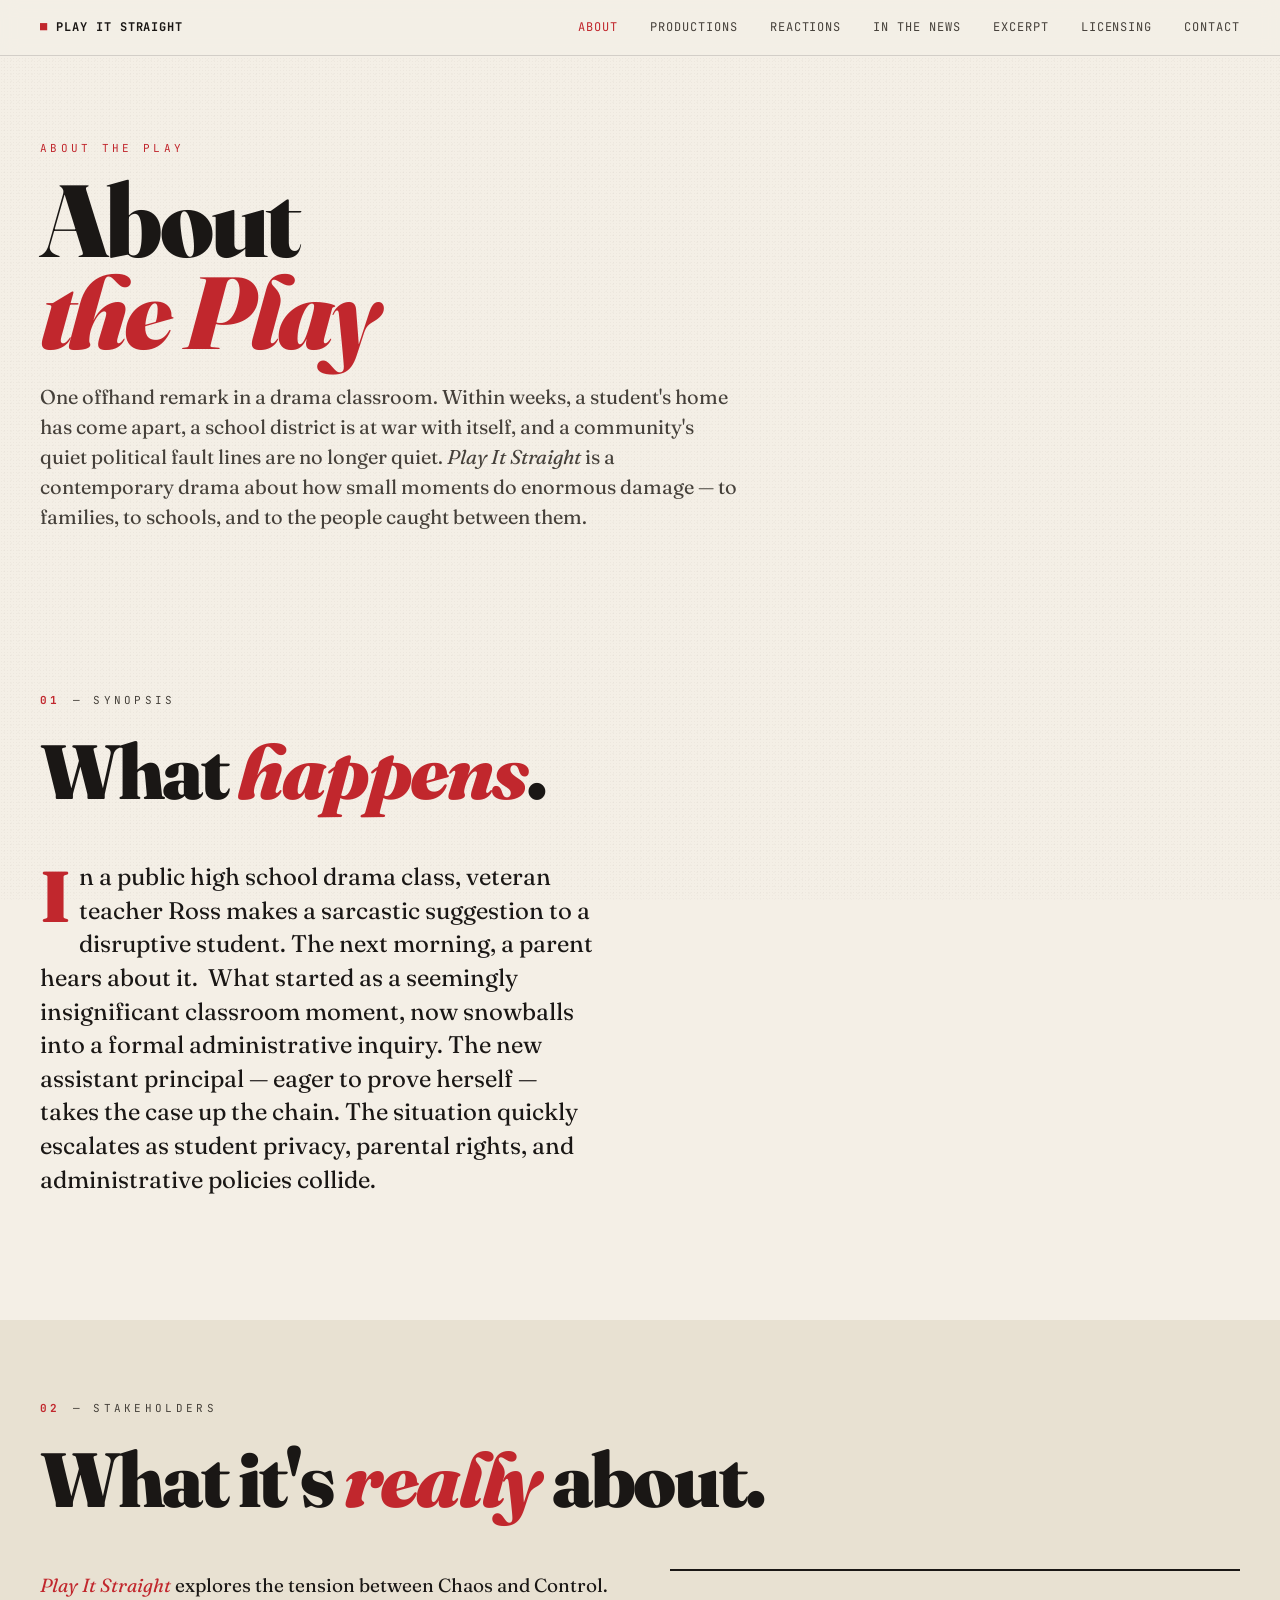
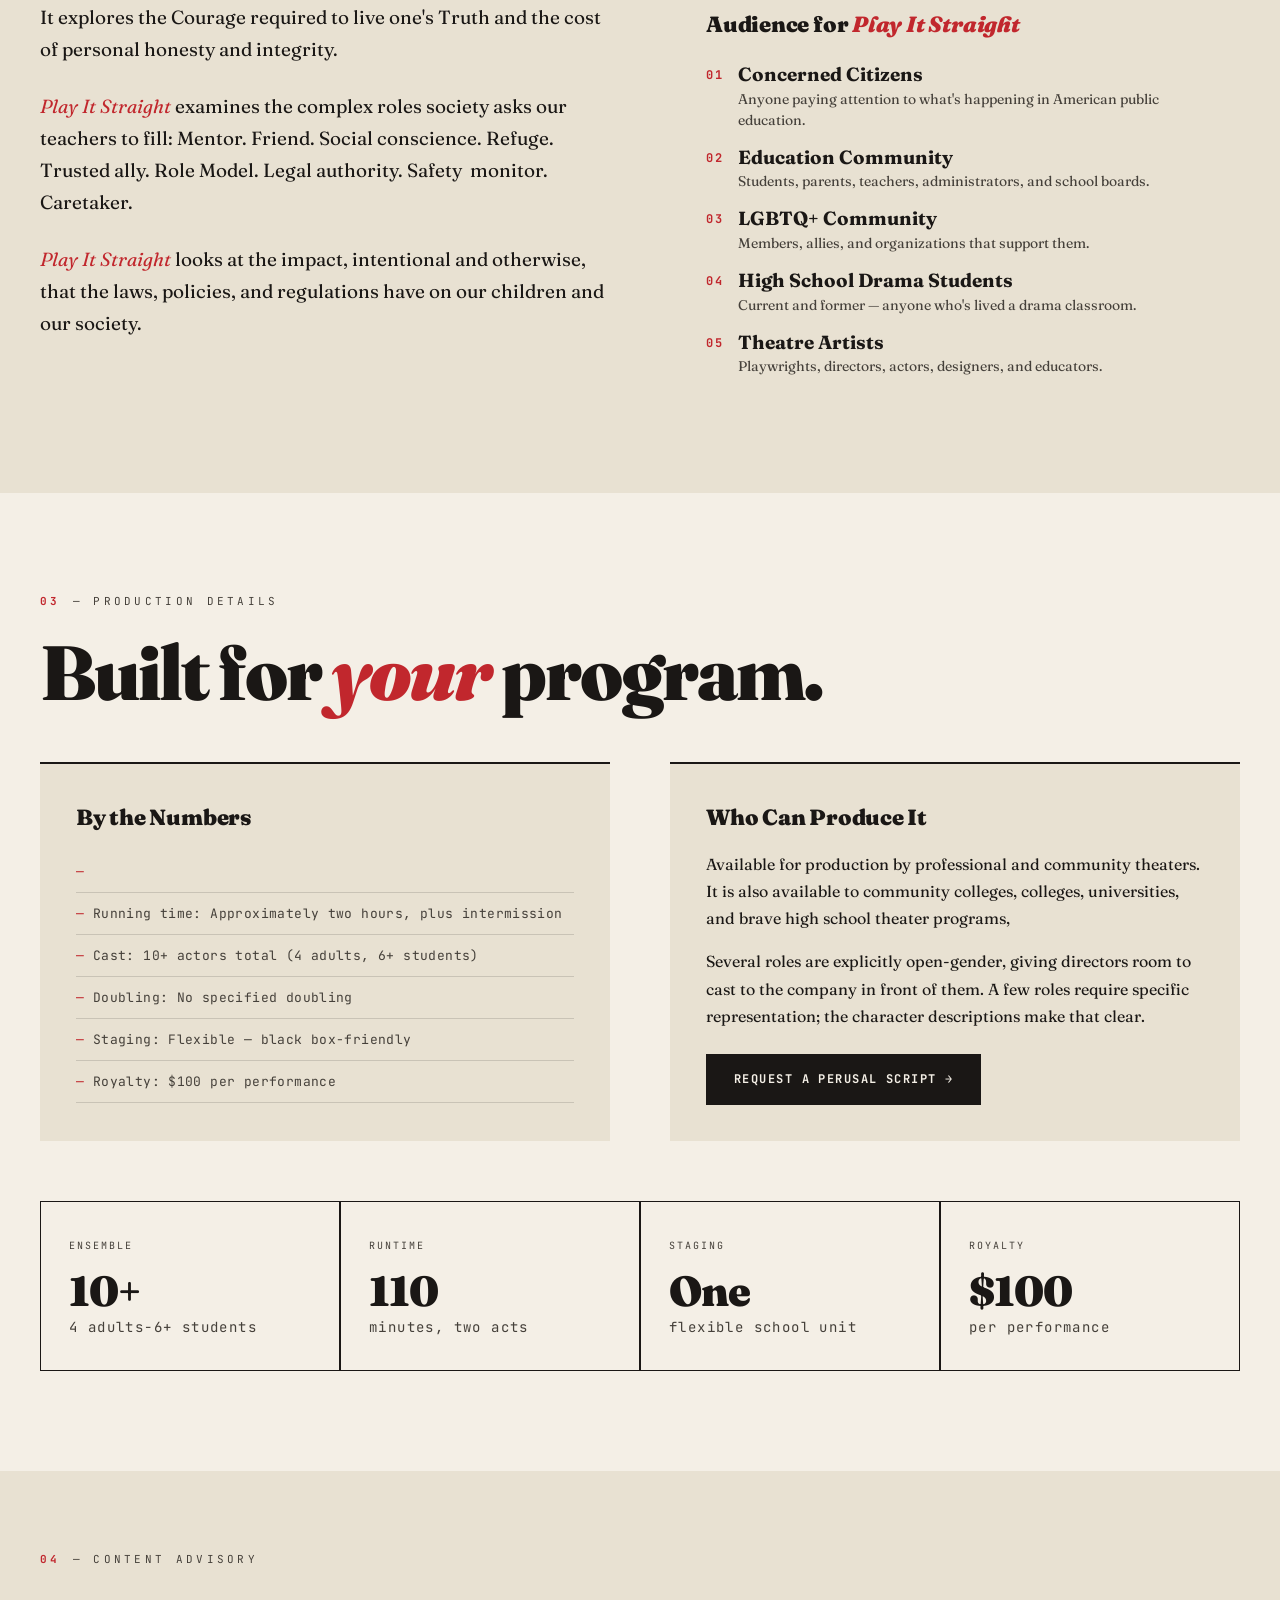
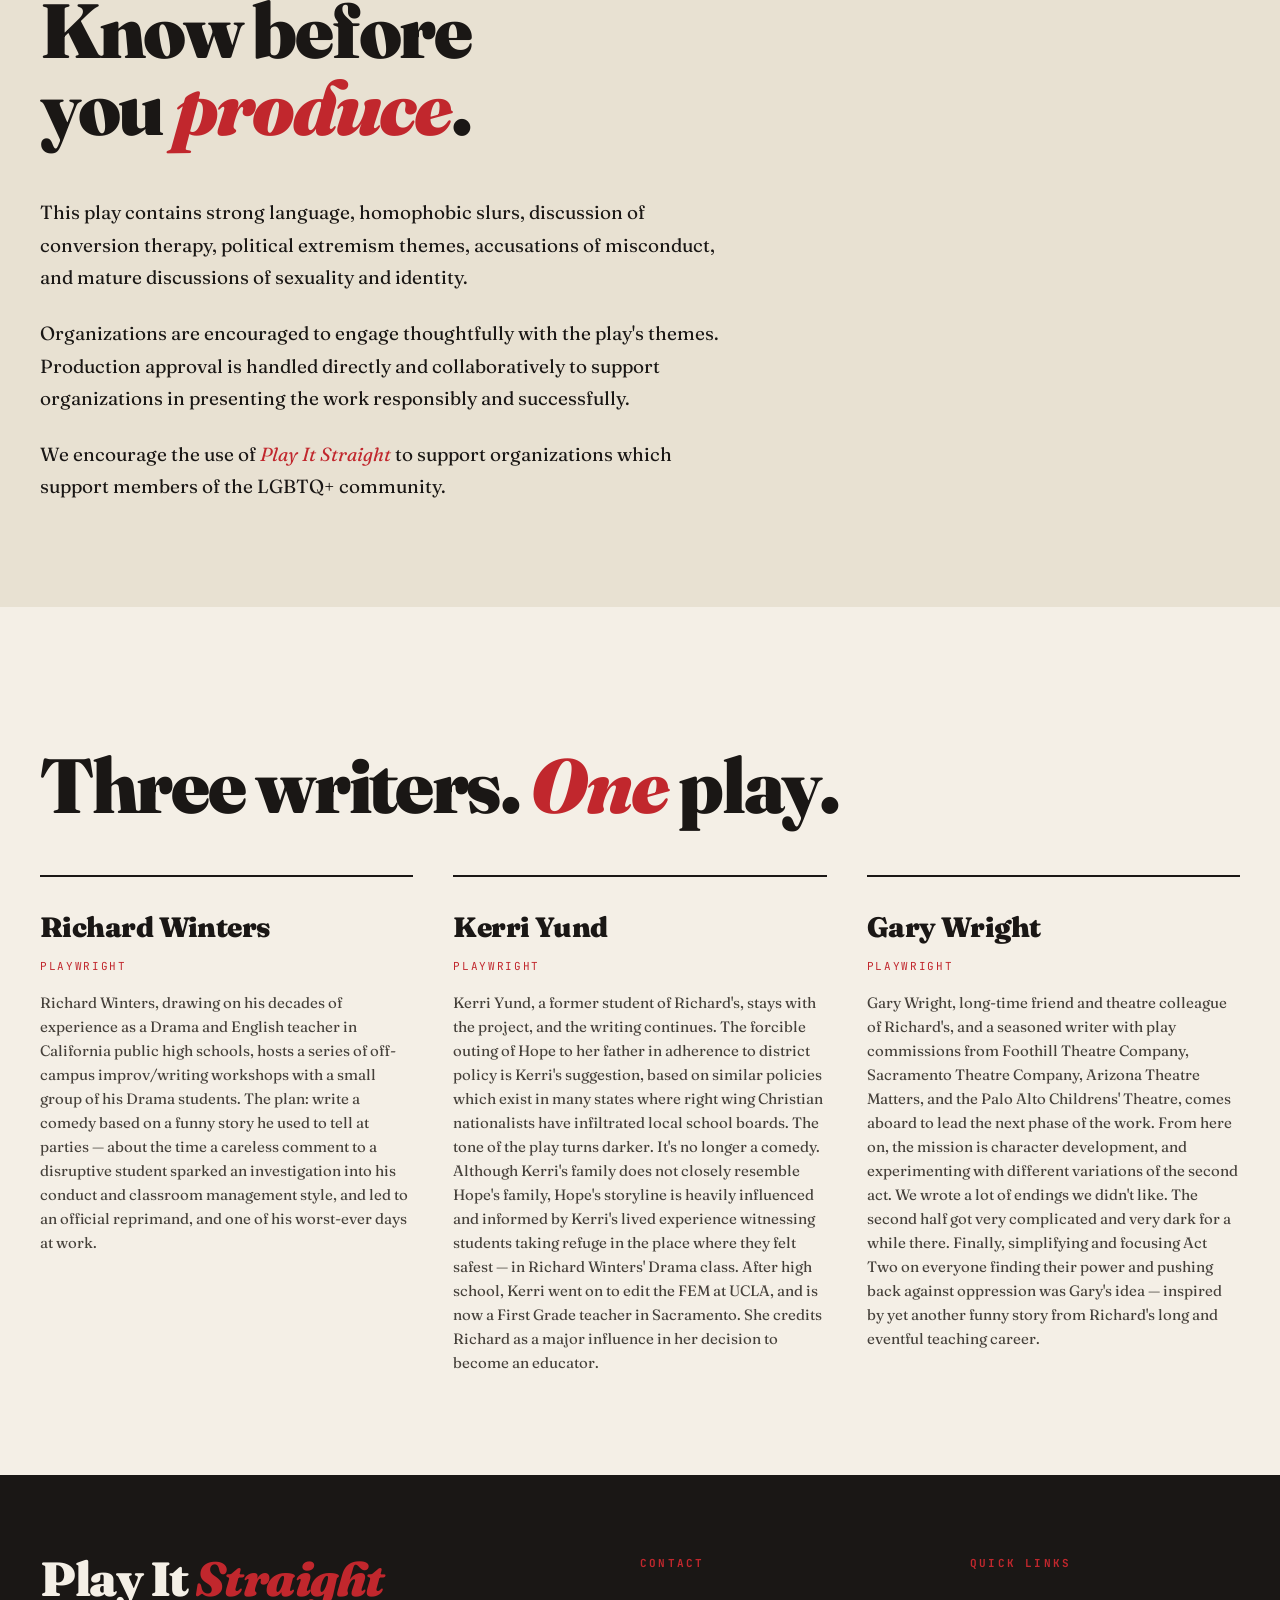
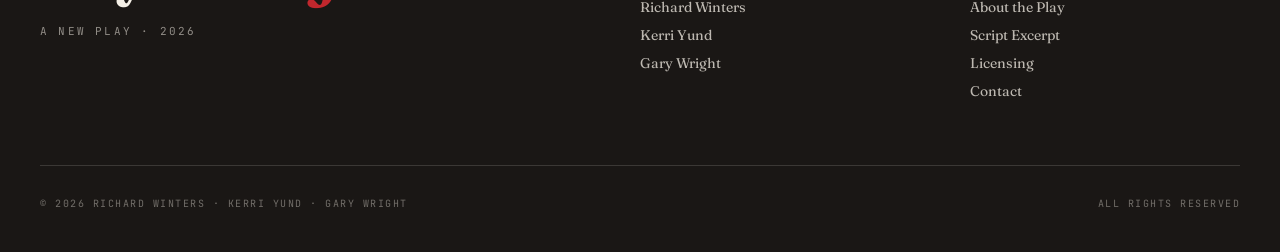
==== about.html @ 51607400 "Audience list: restyled as numbered cards, reordered" ====
<!DOCTYPE html>
<html lang="en"><head>
  <meta charset="utf-8">
  <meta name="viewport" content="width=device-width, initial-scale=1">
  <title>About the Play | Play It Straight</title>
  <meta name="description" content="Formal synopsis, themes, content advisory, and production details for Play It Straight.">
  <link rel="preconnect" href="https://fonts.googleapis.com">
  <link rel="preconnect" href="https://fonts.gstatic.com" crossorigin="">
  <link href="https://fonts.googleapis.com/css2?family=Fraunces:ital,opsz,wght@0,9..144,400;0,9..144,700;0,9..144,900;1,9..144,400&amp;family=JetBrains+Mono:wght@400;700&amp;display=swap" rel="stylesheet">
  <link rel="stylesheet" href="css/styles.css">
  <link rel="icon" type="image/svg+xml" href="data:image/svg+xml,%3Csvg xmlns=%22http://www.w3.org/2000/svg%22 viewBox=%220 0 64 64%22%3E%3Crect width=%2264%22 height=%2264%22 fill=%22%23c1272d%22 rx=%228%22/%3E%3Ctext x=%2232%22 y=%2245%22 font-family=%22Georgia,serif%22 font-size=%2238%22 font-weight=%22900%22 fill=%22%23f4efe6%22 text-anchor=%22middle%22%3EP%3C/text%3E%3C/svg%3E">
  <link rel="canonical" href="https://play-it-straight.com/about">
  <meta property="og:type" content="website">
  <meta property="og:url" content="https://play-it-straight.com/about">
  <meta property="og:title" content="About the Play | Play It Straight">
  <meta property="og:description" content="Synopsis, themes, content advisory, and production details for Play It Straight — a contemporary drama by Richard Winters, Kerri Yund, and Gary Wright.">
  <meta property="og:image" content="https://play-it-straight.com/images/ross-opening.jpg">
  <meta property="og:image:width" content="1200">
  <meta property="og:image:height" content="800">
  <meta property="og:site_name" content="Play It Straight">
  <meta name="twitter:card" content="summary_large_image">
  <meta name="twitter:title" content="About the Play | Play It Straight">
  <meta name="twitter:description" content="Synopsis, themes, content advisory, and production details for Play It Straight — a contemporary drama by Richard Winters, Kerri Yund, and Gary Wright.">
  <meta name="twitter:image" content="https://play-it-straight.com/images/ross-opening.jpg">
<style>
    #edit-toolbar {
      position: fixed; bottom: 20px; right: 20px; z-index: 99999;
      display: flex; gap: 8px; align-items: center;
      font-family: -apple-system, system-ui, sans-serif; font-size: 13px;
    }
    #edit-toolbar button {
      background: #1a1715; color: #f4efe6; border: 1px solid #1a1715;
      padding: 10px 14px; border-radius: 6px; cursor: pointer;
      font: inherit; letter-spacing: 0.02em;
      box-shadow: 0 4px 12px rgba(0,0,0,0.25);
    }
    #edit-toolbar button.primary { background: #c1272d; border-color: #c1272d; }
    #edit-toolbar button:hover { opacity: 0.88; }
    #edit-toolbar .status { color: #1a1715; background: rgba(244,239,230,0.95);
      padding: 6px 10px; border-radius: 4px; }
    body.editing [contenteditable="true"] {
      outline: 1px dashed rgba(193,39,45,0.45);
      outline-offset: 2px;
    }
    body.editing [contenteditable="true"]:hover {
      outline: 1px solid rgba(193,39,45,0.85);
    }
    body.editing [contenteditable="true"]:focus {
      outline: 2px solid #c1272d;
      background: rgba(255,255,200,0.4);
    }
  </style><style>
    #edit-toolbar {
      position: fixed; bottom: 20px; right: 20px; z-index: 99999;
      display: flex; gap: 8px; align-items: center;
      font-family: -apple-system, system-ui, sans-serif; font-size: 13px;
    }
    #edit-toolbar button {
      background: #1a1715; color: #f4efe6; border: 1px solid #1a1715;
      padding: 10px 14px; border-radius: 6px; cursor: pointer;
      font: inherit; letter-spacing: 0.02em;
      box-shadow: 0 4px 12px rgba(0,0,0,0.25);
    }
    #edit-toolbar button.primary { background: #c1272d; border-color: #c1272d; }
    #edit-toolbar button:hover { opacity: 0.88; }
    #edit-toolbar .status { color: #1a1715; background: rgba(244,239,230,0.95);
      padding: 6px 10px; border-radius: 4px; }
    body.editing [contenteditable="true"] {
      outline: 1px dashed rgba(193,39,45,0.45);
      outline-offset: 2px;
    }
    body.editing [contenteditable="true"]:hover {
      outline: 1px solid rgba(193,39,45,0.85);
    }
    body.editing [contenteditable="true"]:focus {
      outline: 2px solid #c1272d;
      background: rgba(255,255,200,0.4);
    }
  </style><style>
    #edit-toolbar {
      position: fixed; bottom: 20px; right: 20px; z-index: 99999;
      display: flex; gap: 8px; align-items: center;
      font-family: -apple-system, system-ui, sans-serif; font-size: 13px;
    }
    #edit-toolbar button {
      background: #1a1715; color: #f4efe6; border: 1px solid #1a1715;
      padding: 10px 14px; border-radius: 6px; cursor: pointer;
      font: inherit; letter-spacing: 0.02em;
      box-shadow: 0 4px 12px rgba(0,0,0,0.25);
    }
    #edit-toolbar button.primary { background: #c1272d; border-color: #c1272d; }
    #edit-toolbar button:hover { opacity: 0.88; }
    #edit-toolbar .status { color: #1a1715; background: rgba(244,239,230,0.95);
      padding: 6px 10px; border-radius: 4px; }
    body.editing [contenteditable="true"] {
      outline: 1px dashed rgba(193,39,45,0.45);
      outline-offset: 2px;
    }
    body.editing [contenteditable="true"]:hover {
      outline: 1px solid rgba(193,39,45,0.85);
    }
    body.editing [contenteditable="true"]:focus {
      outline: 2px solid #c1272d;
      background: rgba(255,255,200,0.4);
    }
  </style><style>
    #edit-toolbar {
      position: fixed; bottom: 20px; right: 20px; z-index: 99999;
      display: flex; gap: 8px; align-items: center;
      font-family: -apple-system, system-ui, sans-serif; font-size: 13px;
    }
    #edit-toolbar button {
      background: #1a1715; color: #f4efe6; border: 1px solid #1a1715;
      padding: 10px 14px; border-radius: 6px; cursor: pointer;
      font: inherit; letter-spacing: 0.02em;
      box-shadow: 0 4px 12px rgba(0,0,0,0.25);
    }
    #edit-toolbar button.primary { background: #c1272d; border-color: #c1272d; }
    #edit-toolbar button:hover { opacity: 0.88; }
    #edit-toolbar .status { color: #1a1715; background: rgba(244,239,230,0.95);
      padding: 6px 10px; border-radius: 4px; }
    body.editing [contenteditable="true"] {
      outline: 1px dashed rgba(193,39,45,0.45);
      outline-offset: 2px;
    }
    body.editing [contenteditable="true"]:hover {
      outline: 1px solid rgba(193,39,45,0.85);
    }
    body.editing [contenteditable="true"]:focus {
      outline: 2px solid #c1272d;
      background: rgba(255,255,200,0.4);
    }
  </style><style>
    #edit-toolbar {
      position: fixed; bottom: 20px; right: 20px; z-index: 99999;
      display: flex; gap: 8px; align-items: center;
      font-family: -apple-system, system-ui, sans-serif; font-size: 13px;
    }
    #edit-toolbar button {
      background: #1a1715; color: #f4efe6; border: 1px solid #1a1715;
      padding: 10px 14px; border-radius: 6px; cursor: pointer;
      font: inherit; letter-spacing: 0.02em;
      box-shadow: 0 4px 12px rgba(0,0,0,0.25);
    }
    #edit-toolbar button.primary { background: #c1272d; border-color: #c1272d; }
    #edit-toolbar button:hover { opacity: 0.88; }
    #edit-toolbar .status { color: #1a1715; background: rgba(244,239,230,0.95);
      padding: 6px 10px; border-radius: 4px; }
    body.editing [contenteditable="true"] {
      outline: 1px dashed rgba(193,39,45,0.45);
      outline-offset: 2px;
    }
    body.editing [contenteditable="true"]:hover {
      outline: 1px solid rgba(193,39,45,0.85);
    }
    body.editing [contenteditable="true"]:focus {
      outline: 2px solid #c1272d;
      background: rgba(255,255,200,0.4);
    }
  </style><style>
    #edit-toolbar {
      position: fixed; bottom: 20px; right: 20px; z-index: 99999;
      display: flex; gap: 8px; align-items: center;
      font-family: -apple-system, system-ui, sans-serif; font-size: 13px;
    }
    #edit-toolbar button {
      background: #1a1715; color: #f4efe6; border: 1px solid #1a1715;
      padding: 10px 14px; border-radius: 6px; cursor: pointer;
      font: inherit; letter-spacing: 0.02em;
      box-shadow: 0 4px 12px rgba(0,0,0,0.25);
    }
    #edit-toolbar button.primary { background: #c1272d; border-color: #c1272d; }
    #edit-toolbar button:hover { opacity: 0.88; }
    #edit-toolbar .status { color: #1a1715; background: rgba(244,239,230,0.95);
      padding: 6px 10px; border-radius: 4px; }
    body.editing [contenteditable="true"] {
      outline: 1px dashed rgba(193,39,45,0.45);
      outline-offset: 2px;
    }
    body.editing [contenteditable="true"]:hover {
      outline: 1px solid rgba(193,39,45,0.85);
    }
    body.editing [contenteditable="true"]:focus {
      outline: 2px solid #c1272d;
      background: rgba(255,255,200,0.4);
    }
  </style><style>
    #edit-toolbar {
      position: fixed; bottom: 20px; right: 20px; z-index: 99999;
      display: flex; gap: 8px; align-items: center;
      font-family: -apple-system, system-ui, sans-serif; font-size: 13px;
    }
    #edit-toolbar button {
      background: #1a1715; color: #f4efe6; border: 1px solid #1a1715;
      padding: 10px 14px; border-radius: 6px; cursor: pointer;
      font: inherit; letter-spacing: 0.02em;
      box-shadow: 0 4px 12px rgba(0,0,0,0.25);
    }
    #edit-toolbar button.primary { background: #c1272d; border-color: #c1272d; }
    #edit-toolbar button:hover { opacity: 0.88; }
    #edit-toolbar .status { color: #1a1715; background: rgba(244,239,230,0.95);
      padding: 6px 10px; border-radius: 4px; }
    body.editing [contenteditable="true"] {
      outline: 1px dashed rgba(193,39,45,0.45);
      outline-offset: 2px;
    }
    body.editing [contenteditable="true"]:hover {
      outline: 1px solid rgba(193,39,45,0.85);
    }
    body.editing [contenteditable="true"]:focus {
      outline: 2px solid #c1272d;
      background: rgba(255,255,200,0.4);
    }
  </style><style>
    #edit-toolbar {
      position: fixed; bottom: 20px; right: 20px; z-index: 99999;
      display: flex; gap: 8px; align-items: center;
      font-family: -apple-system, system-ui, sans-serif; font-size: 13px;
    }
    #edit-toolbar button {
      background: #1a1715; color: #f4efe6; border: 1px solid #1a1715;
      padding: 10px 14px; border-radius: 6px; cursor: pointer;
      font: inherit; letter-spacing: 0.02em;
      box-shadow: 0 4px 12px rgba(0,0,0,0.25);
    }
    #edit-toolbar button.primary { background: #c1272d; border-color: #c1272d; }
    #edit-toolbar button:hover { opacity: 0.88; }
    #edit-toolbar .status { color: #1a1715; background: rgba(244,239,230,0.95);
      padding: 6px 10px; border-radius: 4px; }
    body.editing [contenteditable="true"] {
      outline: 1px dashed rgba(193,39,45,0.45);
      outline-offset: 2px;
    }
    body.editing [contenteditable="true"]:hover {
      outline: 1px solid rgba(193,39,45,0.85);
    }
    body.editing [contenteditable="true"]:focus {
      outline: 2px solid #c1272d;
      background: rgba(255,255,200,0.4);
    }
  </style><style>
    #edit-toolbar {
      position: fixed; bottom: 20px; right: 20px; z-index: 99999;
      display: flex; gap: 8px; align-items: center;
      font-family: -apple-system, system-ui, sans-serif; font-size: 13px;
    }
    #edit-toolbar button {
      background: #1a1715; color: #f4efe6; border: 1px solid #1a1715;
      padding: 10px 14px; border-radius: 6px; cursor: pointer;
      font: inherit; letter-spacing: 0.02em;
      box-shadow: 0 4px 12px rgba(0,0,0,0.25);
    }
    #edit-toolbar button.primary { background: #c1272d; border-color: #c1272d; }
    #edit-toolbar button:hover { opacity: 0.88; }
    #edit-toolbar .status { color: #1a1715; background: rgba(244,239,230,0.95);
      padding: 6px 10px; border-radius: 4px; }
    body.editing [contenteditable="true"] {
      outline: 1px dashed rgba(193,39,45,0.45);
      outline-offset: 2px;
    }
    body.editing [contenteditable="true"]:hover {
      outline: 1px solid rgba(193,39,45,0.85);
    }
    body.editing [contenteditable="true"]:focus {
      outline: 2px solid #c1272d;
      background: rgba(255,255,200,0.4);
    }
  </style><style>
    #edit-toolbar {
      position: fixed; bottom: 20px; right: 20px; z-index: 99999;
      display: flex; gap: 8px; align-items: center;
      font-family: -apple-system, system-ui, sans-serif; font-size: 13px;
    }
    #edit-toolbar button {
      background: #1a1715; color: #f4efe6; border: 1px solid #1a1715;
      padding: 10px 14px; border-radius: 6px; cursor: pointer;
      font: inherit; letter-spacing: 0.02em;
      box-shadow: 0 4px 12px rgba(0,0,0,0.25);
    }
    #edit-toolbar button.primary { background: #c1272d; border-color: #c1272d; }
    #edit-toolbar button:hover { opacity: 0.88; }
    #edit-toolbar .status { color: #1a1715; background: rgba(244,239,230,0.95);
      padding: 6px 10px; border-radius: 4px; }
    body.editing [contenteditable="true"] {
      outline: 1px dashed rgba(193,39,45,0.45);
      outline-offset: 2px;
    }
    body.editing [contenteditable="true"]:hover {
      outline: 1px solid rgba(193,39,45,0.85);
    }
    body.editing [contenteditable="true"]:focus {
      outline: 2px solid #c1272d;
      background: rgba(255,255,200,0.4);
    }
  </style><style>
    #edit-toolbar {
      position: fixed; bottom: 20px; right: 20px; z-index: 99999;
      display: flex; gap: 8px; align-items: center;
      font-family: -apple-system, system-ui, sans-serif; font-size: 13px;
    }
    #edit-toolbar button {
      background: #1a1715; color: #f4efe6; border: 1px solid #1a1715;
      padding: 10px 14px; border-radius: 6px; cursor: pointer;
      font: inherit; letter-spacing: 0.02em;
      box-shadow: 0 4px 12px rgba(0,0,0,0.25);
    }
    #edit-toolbar button.primary { background: #c1272d; border-color: #c1272d; }
    #edit-toolbar button:hover { opacity: 0.88; }
    #edit-toolbar .status { color: #1a1715; background: rgba(244,239,230,0.95);
      padding: 6px 10px; border-radius: 4px; }
    body.editing [contenteditable="true"] {
      outline: 1px dashed rgba(193,39,45,0.45);
      outline-offset: 2px;
    }
    body.editing [contenteditable="true"]:hover {
      outline: 1px solid rgba(193,39,45,0.85);
    }
    body.editing [contenteditable="true"]:focus {
      outline: 2px solid #c1272d;
      background: rgba(255,255,200,0.4);
    }
  </style><style>
    #edit-toolbar {
      position: fixed; bottom: 20px; right: 20px; z-index: 99999;
      display: flex; gap: 8px; align-items: center;
      font-family: -apple-system, system-ui, sans-serif; font-size: 13px;
    }
    #edit-toolbar button {
      background: #1a1715; color: #f4efe6; border: 1px solid #1a1715;
      padding: 10px 14px; border-radius: 6px; cursor: pointer;
      font: inherit; letter-spacing: 0.02em;
      box-shadow: 0 4px 12px rgba(0,0,0,0.25);
    }
    #edit-toolbar button.primary { background: #c1272d; border-color: #c1272d; }
    #edit-toolbar button:hover { opacity: 0.88; }
    #edit-toolbar .status { color: #1a1715; background: rgba(244,239,230,0.95);
      padding: 6px 10px; border-radius: 4px; }
    body.editing [contenteditable="true"] {
      outline: 1px dashed rgba(193,39,45,0.45);
      outline-offset: 2px;
    }
    body.editing [contenteditable="true"]:hover {
      outline: 1px solid rgba(193,39,45,0.85);
    }
    body.editing [contenteditable="true"]:focus {
      outline: 2px solid #c1272d;
      background: rgba(255,255,200,0.4);
    }
  </style><style>
    #edit-toolbar {
      position: fixed; bottom: 20px; right: 20px; z-index: 99999;
      display: flex; gap: 8px; align-items: center;
      font-family: -apple-system, system-ui, sans-serif; font-size: 13px;
    }
    #edit-toolbar button {
      background: #1a1715; color: #f4efe6; border: 1px solid #1a1715;
      padding: 10px 14px; border-radius: 6px; cursor: pointer;
      font: inherit; letter-spacing: 0.02em;
      box-shadow: 0 4px 12px rgba(0,0,0,0.25);
    }
    #edit-toolbar button.primary { background: #c1272d; border-color: #c1272d; }
    #edit-toolbar button:hover { opacity: 0.88; }
    #edit-toolbar .status { color: #1a1715; background: rgba(244,239,230,0.95);
      padding: 6px 10px; border-radius: 4px; }
    body.editing [contenteditable="true"] {
      outline: 1px dashed rgba(193,39,45,0.45);
      outline-offset: 2px;
    }
    body.editing [contenteditable="true"]:hover {
      outline: 1px solid rgba(193,39,45,0.85);
    }
    body.editing [contenteditable="true"]:focus {
      outline: 2px solid #c1272d;
      background: rgba(255,255,200,0.4);
    }
  </style></head>
<body class="">
  <a class="skip-link" href="#main">Skip to content</a>

  <nav>
    <a href="index.html" class="logo">Play It Straight</a>
    <ul>
      <li><a href="about.html" class="active">About</a></li>
      <li><a href="productions.html">Productions</a></li>
      <li><a href="testimonials.html">Reactions</a></li>
      <li><a href="news.html">In The News</a></li>
      <li><a href="excerpt.html">Excerpt</a></li>
      <li><a href="licensing.html">Licensing</a></li>
      <li><a href="contact.html">Contact</a></li>
    </ul>
  </nav>

  <main id="main">

    <div class="page-header">
      <div class="page-label">About the Play</div>
      <h1>About<br><em style="font-style:italic; color:var(--blood);">the Play</em></h1>
      <p>One offhand remark in a drama classroom. Within weeks, a student's home has come apart, a school district is at war with itself, and a community's quiet political fault lines are no longer quiet. <em>Play It Straight</em> is a contemporary drama about how small moments do enormous damage — to families, to schools, and to the people caught between them.</p>
    </div>

    <!-- SYNOPSIS -->
    <section class="reveal visible">
      <div class="section-label"><span class="num">01</span> — Synopsis</div>
      <h2 class="section-heading">What <em>happens</em>.</h2>

      <div class="play-intro">
        <div>
          <p class="lead">In a public high school drama class, veteran teacher Ross makes a sarcastic suggestion to a disruptive student. The next morning, a parent hears about it.&nbsp; What started as a seemingly insignificant classroom moment, now snowballs into a formal administrative inquiry. The new assistant principal — eager to prove herself — takes the case up the chain. The situation quickly escalates as student privacy, parental rights, and administrative policies collide.&nbsp;</p>
        </div>
      </div>
    </section>

    <!-- STUDENT-CENTERED VERSION -->
    <div class="section-alt">
      <div class="inner reveal visible">
        <div class="section-label"><span class="num">02</span> — stakeholders</div>
        <h2 class="section-heading">What it's <em style="color: #c1272d;">really</em> about.</h2>
        <div class="grid-2">
          <div>
            <p style="font-size:19px; line-height:1.7; margin-bottom:24px;"><em style="color: #c1272d;">Play It Straight</em> explores the tension between Chaos and Control. It explores the Courage required to live one's Truth and the cost of personal honesty and integrity.</p>
            <p style="font-size:19px; line-height:1.7; margin-bottom:24px;"><em style="color: #c1272d;">Play It Straight</em> examines the complex roles society asks our teachers to fill: Mentor. Friend. Social conscience. Refuge. Trusted ally. Role Model. Legal authority. Safety&nbsp; monitor.&nbsp; Caretaker.&nbsp;&nbsp;</p>
            <p style="font-size:19px; line-height:1.7; margin-bottom:24px;"><em style="color: #c1272d;">Play It Straight</em>&nbsp;looks at the impact, intentional and otherwise, that the laws, policies, and regulations have on our children and our society.</p>
          </div>
          <div class="card">
            <h3>Audience for <em style="color:#c1272d;">Play It Straight</em></h3>
            <div style="display:grid; grid-template-columns:1fr; gap:14px; margin-top:20px;">
              <div style="display:flex; gap:14px; align-items:flex-start;">
                <span style="flex:0 0 auto; font-family:'JetBrains Mono',monospace; font-size:12px; letter-spacing:0.15em; color:#c1272d; font-weight:700; padding-top:4px;">01</span>
                <div>
                  <div style="font-family:'Fraunces',serif; font-size:19px; font-weight:700; line-height:1.3;">Concerned Citizens</div>
                  <div style="font-size:14px; line-height:1.5; color:var(--ink-soft); margin-top:2px;">Anyone paying attention to what's happening in American public education.</div>
                </div>
              </div>
              <div style="display:flex; gap:14px; align-items:flex-start;">
                <span style="flex:0 0 auto; font-family:'JetBrains Mono',monospace; font-size:12px; letter-spacing:0.15em; color:#c1272d; font-weight:700; padding-top:4px;">02</span>
                <div>
                  <div style="font-family:'Fraunces',serif; font-size:19px; font-weight:700; line-height:1.3;">Education Community</div>
                  <div style="font-size:14px; line-height:1.5; color:var(--ink-soft); margin-top:2px;">Students, parents, teachers, administrators, and school boards.</div>
                </div>
              </div>
              <div style="display:flex; gap:14px; align-items:flex-start;">
                <span style="flex:0 0 auto; font-family:'JetBrains Mono',monospace; font-size:12px; letter-spacing:0.15em; color:#c1272d; font-weight:700; padding-top:4px;">03</span>
                <div>
                  <div style="font-family:'Fraunces',serif; font-size:19px; font-weight:700; line-height:1.3;">LGBTQ+ Community</div>
                  <div style="font-size:14px; line-height:1.5; color:var(--ink-soft); margin-top:2px;">Members, allies, and organizations that support them.</div>
                </div>
              </div>
              <div style="display:flex; gap:14px; align-items:flex-start;">
                <span style="flex:0 0 auto; font-family:'JetBrains Mono',monospace; font-size:12px; letter-spacing:0.15em; color:#c1272d; font-weight:700; padding-top:4px;">04</span>
                <div>
                  <div style="font-family:'Fraunces',serif; font-size:19px; font-weight:700; line-height:1.3;">High School Drama Students</div>
                  <div style="font-size:14px; line-height:1.5; color:var(--ink-soft); margin-top:2px;">Current and former — anyone who's lived a drama classroom.</div>
                </div>
              </div>
              <div style="display:flex; gap:14px; align-items:flex-start;">
                <span style="flex:0 0 auto; font-family:'JetBrains Mono',monospace; font-size:12px; letter-spacing:0.15em; color:#c1272d; font-weight:700; padding-top:4px;">05</span>
                <div>
                  <div style="font-family:'Fraunces',serif; font-size:19px; font-weight:700; line-height:1.3;">Theatre Artists</div>
                  <div style="font-size:14px; line-height:1.5; color:var(--ink-soft); margin-top:2px;">Playwrights, directors, actors, designers, and educators.</div>
                </div>
              </div>
            </div>
          </div>
        </div>
      </div>
    </div>

    <!-- PRODUCTION DETAILS -->
    <section class="reveal visible">
      <div class="section-label"><span class="num">03</span> — Production Details</div>
      <h2 class="section-heading">Built for <em>your</em> program.</h2>

      <div class="grid-2">
        <div class="card">
          <h3>By the Numbers</h3>
          <ul class="rule-list">
            <li><br></li>
            <li>Running time: Approximately two hours, plus intermission</li>
            <li>Cast: 10+ actors total (4 adults, 6+ students)</li>
            <li>Doubling: No specified doubling</li>
            <li>Staging: Flexible — black box-friendly</li>
            <li>Royalty: $100 per performance</li>
          </ul>
        </div>
        <div class="card">
          <h3>Who Can Produce It</h3>
          <p style="font-size:16px; line-height:1.7; margin-bottom:16px;">Available for production by professional and community theaters.&nbsp; It is also available to community colleges, colleges, universities, and brave high school theater programs,</p>
          <p style="font-size:16px; line-height:1.7; margin-bottom:24px;">Several roles are explicitly open-gender, giving directors room to cast to the company in front of them. A few roles require specific representation; the character descriptions make that clear.</p>
          <a href="contact.html" class="btn btn-primary">Request a Perusal Script →</a>
        </div>
      </div>

      <div class="facts-grid" style="margin-top:60px;">
        <div class="fact">
          <div class="fact-label">Ensemble</div>
          <div class="fact-value">10+<span class="unit">4 adults-6+ students</span></div>
        </div>
        <div class="fact">
          <div class="fact-label">Runtime</div>
          <div class="fact-value">110<span class="unit">minutes, two acts</span></div>
        </div>
        <div class="fact">
          <div class="fact-label">Staging</div>
          <div class="fact-value">One<span class="unit">flexible school unit</span></div>
        </div>
        <div class="fact">
          <div class="fact-label">Royalty</div>
          <div class="fact-value">$100<span class="unit">per performance</span></div>
        </div>
      </div>
    </section>

    <!-- CONTENT ADVISORY -->
    <div class="section-alt">
      <div class="inner reveal visible">
        <div class="section-label"><span class="num">04</span> — Content Advisory</div>
        <h2 class="section-heading">Know before<br>you <em>produce</em>.</h2>
        <div style="max-width:700px;">
          <p style="font-size:19px; line-height:1.7; margin-bottom:24px;">This play contains strong language, homophobic slurs, discussion of conversion therapy, political extremism themes, accusations of misconduct, and mature discussions of sexuality and identity.</p>
          <p style="font-size:19px; line-height:1.7; margin-bottom:24px;">Organizations are encouraged to engage thoughtfully with the play's themes. Production approval is handled directly and collaboratively to support organizations in presenting the work responsibly and successfully.</p>
          <p style="font-size:19px; line-height:1.7; margin-bottom:24px;">We encourage the use of <em style="color:#c1272d;">Play It Straight</em> to support organizations which support members of the LGBTQ+ community.</p>
        </div>
      </div>
    </div>

    <!-- WRITERS -->
    <section id="writers" class="reveal visible">
      <div class="section-label"><span class="num"><br></span></div>
      <h2 class="section-heading">Three writers. <em>One</em> play.</h2>

      <div class="playwrights-grid">
        <div class="playwright">
          <div class="playwright-name">Richard Winters</div>
          <div class="playwright-role">Playwright</div>
          <p class="playwright-bio">Richard Winters, drawing on his decades of experience as a Drama and English teacher in California public high schools, hosts a series of off-campus improv/writing workshops with a small group of his Drama students. The plan: write a comedy based on a funny story he used to tell at parties — about the time a careless comment to a disruptive student sparked an investigation into his conduct and classroom management style, and led to an official reprimand, and one of his worst-ever days at work.</p>
        </div>
        <div class="playwright">
          <div class="playwright-name">Kerri Yund</div>
          <div class="playwright-role">Playwright</div>
          <p class="playwright-bio">Kerri Yund, a former student of Richard's, stays with the project, and the writing continues. The forcible outing of Hope to her father in adherence to district policy is Kerri's suggestion, based on similar policies which exist in many states where right wing Christian nationalists have infiltrated local school boards. The tone of the play turns darker. It's no longer a comedy. Although Kerri's family does not closely resemble Hope's family, Hope's storyline is heavily influenced and informed by Kerri's lived experience witnessing students taking refuge in the place where they felt safest — in Richard Winters' Drama class. After high school, Kerri went on to edit the FEM at UCLA, and is now a First Grade teacher in Sacramento. She credits Richard as a major influence in her decision to become an educator.</p>
        </div>
        <div class="playwright">
          <div class="playwright-name">Gary Wright</div>
          <div class="playwright-role">Playwright</div>
          <p class="playwright-bio">Gary Wright, long-time friend and theatre colleague of Richard's, and a seasoned writer with play commissions from Foothill Theatre Company, Sacramento Theatre Company, Arizona Theatre Matters, and the Palo Alto Childrens' Theatre, comes aboard to lead the next phase of the work. From here on, the mission is character development, and experimenting with different variations of the second act. We wrote a lot of endings we didn't like. The second half got very complicated and very dark for a while there. Finally, simplifying and focusing Act Two on everyone finding their power and pushing back against oppression was Gary's idea — inspired by yet another funny story from Richard's long and eventful teaching career.</p>
        </div>
      </div>
    </section>

  </main>

  <footer>
    <div class="footer-inner">
      <div>
        <div class="footer-title">Play It <em>Straight</em></div>
        <div class="footer-tag">A new play · <span data-year="">2026</span></div>
      </div>
      <div class="footer-col">
        <h4>Contact</h4>
        <a href="mailto:richardwinters11@gmail.com">Richard Winters</a>
        <a href="mailto:kerriyund@gmail.com">Kerri Yund</a>
        <a href="mailto:garyunchained@yahoo.com">Gary Wright</a>
      </div>
      <div class="footer-col">
        <h4>Quick Links</h4>
        <a href="about.html">About the Play</a>
        <a href="excerpt.html">Script Excerpt</a>
        <a href="licensing.html">Licensing</a>
        <a href="contact.html">Contact</a>
      </div>
    </div>
    <div class="footer-bottom">
      <div>© <span data-year="">2026</span> Richard Winters · Kerri Yund · Gary Wright</div>
      <div>All rights reserved</div>
    </div>
  </footer>

  <script src="js/main.js"></script>
  <script src="js/edit-mode.js"></script>


</body></html>
---- css/styles.css ----
/* ===== VARIABLES ===== */
:root {
  --paper: #f4efe6;
  --paper-dark: #e8e1d2;
  --ink: #1a1715;
  --ink-soft: #45403a;
  --blood: #c1272d;
  --blood-dark: #8e1b1f;
  --rule: rgba(26, 23, 21, 0.15);
}

* { margin: 0; padding: 0; box-sizing: border-box; }
html { scroll-behavior: smooth; }

body {
  background: var(--paper);
  color: var(--ink);
  font-family: 'Fraunces', Georgia, serif;
  font-size: 17px;
  line-height: 1.6;
  overflow-x: hidden;
}

img { max-width: 100%; display: block; }

/* Paper grain */
body::before {
  content: '';
  position: fixed;
  inset: 0;
  pointer-events: none;
  background-image:
    radial-gradient(rgba(26,23,21,0.03) 1px, transparent 1px),
    radial-gradient(rgba(26,23,21,0.02) 1px, transparent 1px);
  background-size: 3px 3px, 7px 7px;
  background-position: 0 0, 1px 1px;
  z-index: 1;
  mix-blend-mode: multiply;
}

/* ===== SKIP LINK ===== */
.skip-link {
  position: absolute;
  left: -999px;
  top: auto;
  width: 1px;
  height: 1px;
  overflow: hidden;
}
.skip-link:focus {
  position: static;
  width: auto;
  height: auto;
  padding: 0.5rem 1rem;
  background: var(--blood);
  color: var(--paper);
  z-index: 999;
}

/* ===== NAVIGATION ===== */
nav {
  position: fixed;
  top: 0; left: 0; right: 0;
  padding: 18px 40px;
  display: flex;
  justify-content: space-between;
  align-items: center;
  z-index: 100;
  background: rgba(244, 239, 230, 0.92);
  backdrop-filter: blur(8px);
  border-bottom: 1px solid var(--rule);
  font-family: 'JetBrains Mono', monospace;
  font-size: 12px;
  letter-spacing: 0.08em;
  text-transform: uppercase;
}

nav .logo {
  font-weight: 700;
  color: var(--ink);
  text-decoration: none;
}

nav .logo::before {
  content: '■ ';
  color: var(--blood);
}

nav ul {
  display: flex;
  gap: 32px;
  list-style: none;
}

nav a {
  color: var(--ink-soft);
  text-decoration: none;
  transition: color 0.2s;
}

nav a:hover,
nav a.active { color: var(--blood); }

/* ===== HERO (home page) ===== */
.hero {
  min-height: 100vh;
  padding: 140px 40px 80px;
  position: relative;
  display: flex;
  flex-direction: column;
  justify-content: center;
  z-index: 2;
}

.hero-kicker {
  font-family: 'JetBrains Mono', monospace;
  font-size: 11px;
  letter-spacing: 0.3em;
  text-transform: uppercase;
  color: var(--ink-soft);
  margin-bottom: 40px;
  display: flex;
  align-items: center;
  gap: 16px;
}

.hero-kicker::before {
  content: '';
  width: 40px;
  height: 1px;
  background: var(--ink);
}

.title {
  font-family: 'Fraunces', serif;
  font-weight: 900;
  font-size: clamp(72px, 14vw, 220px);
  line-height: 0.88;
  letter-spacing: -0.04em;
  color: var(--ink);
  margin-bottom: 40px;
}

.title .word { display: inline-block; }

.hero-meta {
  display: grid;
  grid-template-columns: 1.5fr 1fr;
  gap: 60px;
  max-width: 1100px;
  margin-top: 20px;
  align-items: end;
}

.hero-pitch {
  font-family: 'Fraunces', serif;
  font-size: clamp(20px, 2.2vw, 28px);
  line-height: 1.4;
  max-width: 620px;
  color: var(--ink);
}

.hero-pitch em { color: var(--blood); font-style: italic; }

.hero-facts {
  border-left: 1px solid var(--ink);
  padding-left: 24px;
  font-family: 'JetBrains Mono', monospace;
  font-size: 12px;
  letter-spacing: 0.05em;
  line-height: 2;
  color: var(--ink-soft);
}

.hero-facts strong {
  display: block;
  color: var(--ink);
  font-weight: 700;
  font-size: 14px;
  margin-top: 4px;
}

.hero-ctas {
  margin-top: 60px;
  display: flex;
  gap: 20px;
  flex-wrap: wrap;
}

/* ===== PAGE HEADER (inner pages) ===== */
.page-header {
  padding: 140px 40px 60px;
  position: relative;
  z-index: 2;
  max-width: 1280px;
  margin: 0 auto;
}

.page-label {
  font-family: 'JetBrains Mono', monospace;
  font-size: 11px;
  letter-spacing: 0.3em;
  text-transform: uppercase;
  color: var(--blood);
  margin-bottom: 16px;
}

.page-header h1 {
  font-family: 'Fraunces', serif;
  font-weight: 900;
  font-size: clamp(48px, 8vw, 110px);
  line-height: 0.9;
  letter-spacing: -0.03em;
  max-width: 900px;
}

.page-header p {
  font-size: 20px;
  line-height: 1.5;
  max-width: 700px;
  margin-top: 24px;
  color: var(--ink-soft);
}

/* ===== BUTTONS ===== */
.btn {
  display: inline-flex;
  align-items: center;
  gap: 12px;
  padding: 16px 28px;
  font-family: 'JetBrains Mono', monospace;
  font-size: 12px;
  letter-spacing: 0.12em;
  text-transform: uppercase;
  text-decoration: none;
  transition: all 0.2s ease;
  border: none;
  cursor: pointer;
  font-weight: 700;
}

.btn-primary {
  background: var(--ink);
  color: var(--paper);
}

.btn-primary:hover {
  background: var(--blood);
  transform: translate(-2px, -2px);
  box-shadow: 4px 4px 0 var(--ink);
}

.btn-secondary {
  background: transparent;
  color: var(--ink);
  border: 1px solid var(--ink);
}

.btn-secondary:hover {
  background: var(--ink);
  color: var(--paper);
}

/* ===== PA ANNOUNCEMENT ===== */
.pa-announcement {
  background: var(--ink);
  color: var(--paper);
  padding: 14px 40px;
  font-family: 'JetBrains Mono', monospace;
  font-size: 11px;
  letter-spacing: 0.15em;
  text-transform: uppercase;
  border: 3px solid var(--blood);
  border-radius: 6px;
  margin: 24px 20px;
  box-shadow: 0 0 0 1px rgba(0,0,0,0.15), 0 6px 20px rgba(0,0,0,0.25);
  display: flex;
  align-items: center;
  gap: 20px;
  position: relative;
  overflow: hidden;
  z-index: 2;
}

.pa-announcement::before {
  content: '◉';
  color: var(--blood);
  font-size: 14px;
  animation: blink 2s ease-in-out infinite;
  flex-shrink: 0;
}

@keyframes blink {
  0%, 50% { opacity: 1; }
  51%, 100% { opacity: 0.3; }
}

.pa-announcement .scroll-text {
  white-space: nowrap;
  animation: scroll-left 40s linear infinite;
}

.marquee-title {
  color: #c1272d;
  font-weight: 900;
  font-size: 1.3em;
  letter-spacing: 0.15em;
  padding: 0 0.2em;
  animation: marquee-flash 1s steps(2, end) infinite;
}

@keyframes marquee-flash {
  0%, 50%  { color: #c1272d; text-shadow: 0 0 8px rgba(193,39,45,0.6); }
  51%, 100% { color: #fff2a8; text-shadow: 0 0 12px rgba(255,220,80,0.9); }
}

@keyframes scroll-left {
  0% { transform: translateX(0); }
  100% { transform: translateX(-50%); }
}

/* ===== SECTIONS ===== */
section {
  padding: 100px 40px;
  max-width: 1280px;
  margin: 0 auto;
  position: relative;
  z-index: 2;
}

.section-label {
  font-family: 'JetBrains Mono', monospace;
  font-size: 11px;
  letter-spacing: 0.3em;
  text-transform: uppercase;
  color: var(--ink-soft);
  margin-bottom: 24px;
  display: flex;
  align-items: center;
  gap: 12px;
}

.section-label .num { color: var(--blood); font-weight: 700; }

.section-heading {
  font-family: 'Fraunces', serif;
  font-weight: 900;
  font-size: clamp(42px, 6vw, 78px);
  line-height: 1;
  letter-spacing: -0.03em;
  margin-bottom: 50px;
  max-width: 900px;
}

.section-heading em { font-style: italic; color: var(--blood); }

/* Alt section (full-width darker stripe) */
.section-alt {
  background: var(--paper-dark);
  max-width: none;
  padding: 80px 40px;
  position: relative;
  z-index: 2;
}

.section-alt .inner {
  max-width: 1280px;
  margin: 0 auto;
}

/* ===== GRIDS ===== */
.grid-2 {
  display: grid;
  grid-template-columns: 1fr 1fr;
  gap: 60px;
}

.grid-3 {
  display: grid;
  grid-template-columns: repeat(3, 1fr);
  gap: 40px;
}

/* ===== CARDS ===== */
.card {
  padding: 36px;
  border-top: 2px solid var(--ink);
  background: var(--paper-dark);
}

.card h2, .card h3 {
  font-family: 'Fraunces', serif;
  font-size: 22px;
  font-weight: 900;
  margin-bottom: 16px;
  letter-spacing: -0.01em;
}

/* ===== PLAY INTRO (two-column body text) ===== */
.play-intro {
  display: grid;
  grid-template-columns: 1fr 1fr;
  gap: 80px;
  align-items: start;
}

.play-intro p {
  font-size: 19px;
  line-height: 1.7;
  margin-bottom: 24px;
}

.play-intro .lead {
  font-size: 24px;
  font-weight: 400;
  line-height: 1.4;
}

.play-intro .lead::first-letter {
  font-size: 72px;
  font-weight: 900;
  float: left;
  line-height: 0.9;
  margin-right: 8px;
  margin-top: 4px;
  color: var(--blood);
}

/* ===== EXCERPT BLOCK (light) ===== */
.excerpt-block {
  background: var(--paper);
  color: var(--ink);
  padding: 100px 40px;
  position: relative;
  z-index: 2;
  border-top: 1px solid rgba(26, 23, 21, 0.12);
  border-bottom: 1px solid rgba(26, 23, 21, 0.12);
}

.excerpt-inner {
  max-width: 900px;
  margin: 0 auto;
}

.excerpt-block .section-label { color: rgba(26, 23, 21, 0.6); }

.stage-direction {
  font-family: 'JetBrains Mono', monospace;
  font-size: 13px;
  letter-spacing: 0.05em;
  color: rgba(26, 23, 21, 0.7);
  line-height: 1.8;
  margin-bottom: 40px;
  padding-left: 20px;
  border-left: 2px solid rgba(26, 23, 21, 0.25);
  font-style: italic;
}

.speaker {
  font-family: 'JetBrains Mono', monospace;
  font-size: 13px;
  letter-spacing: 0.2em;
  color: var(--blood);
  font-weight: 700;
  margin-bottom: 8px;
  margin-top: 32px;
}

.dialogue {
  font-family: 'Fraunces', serif;
  font-size: clamp(22px, 2.5vw, 30px);
  line-height: 1.4;
  font-weight: 400;
  color: var(--ink);
}

.dialogue .pause {
  font-family: 'JetBrains Mono', monospace;
  font-size: 14px;
  color: rgba(26, 23, 21, 0.6);
  font-style: italic;
  letter-spacing: 0.1em;
  display: block;
  margin: 16px 0;
}

.dialogue .punchline {
  display: inline;
  font-weight: 400;
  font-size: inherit;
  line-height: inherit;
  color: var(--ink);
}

/* ===== FULL SCRIPT PAGE (excerpt.html) ===== */
.script-page {
  background: var(--paper);
  color: var(--ink);
  padding: 80px 40px;
  position: relative;
  z-index: 2;
  border-top: 1px solid rgba(26, 23, 21, 0.12);
  border-bottom: 1px solid rgba(26, 23, 21, 0.12);
}

.script-container {
  max-width: 700px;
  margin: 0 auto;
}

.script-scene-heading {
  font-family: 'JetBrains Mono', monospace;
  font-size: 11px;
  letter-spacing: 0.3em;
  text-transform: uppercase;
  color: var(--blood);
  margin-bottom: 32px;
  margin-top: 60px;
  border-top: 1px solid rgba(26, 23, 21, 0.15);
  padding-top: 32px;
}

.script-scene-heading:first-child { margin-top: 0; border-top: none; padding-top: 0; }

.script-stage-dir {
  font-family: 'JetBrains Mono', monospace;
  font-size: 13px;
  color: rgba(26, 23, 21, 0.7);
  font-style: italic;
  line-height: 1.8;
  margin: 24px 0;
  padding-left: 20px;
  border-left: 2px solid rgba(26, 23, 21, 0.25);
}

.script-character {
  font-family: 'JetBrains Mono', monospace;
  font-size: 13px;
  letter-spacing: 0.2em;
  text-transform: uppercase;
  color: var(--blood);
  font-weight: 700;
  margin-top: 32px;
  margin-bottom: 8px;
}

.script-line {
  font-family: 'Fraunces', serif;
  font-size: 20px;
  line-height: 1.6;
  color: var(--ink);
}

/* ===== FACTS GRID ===== */
.facts-grid {
  display: grid;
  grid-template-columns: repeat(4, 1fr);
  gap: 2px;
  background: var(--ink);
  border: 1px solid var(--ink);
  margin-top: 60px;
}

.fact {
  background: var(--paper);
  padding: 36px 28px;
  transition: background 0.2s;
}

.fact:hover { background: var(--paper-dark); }

.fact-label {
  font-family: 'JetBrains Mono', monospace;
  font-size: 10px;
  letter-spacing: 0.2em;
  text-transform: uppercase;
  color: var(--ink-soft);
  margin-bottom: 16px;
}

.fact-value {
  font-family: 'Fraunces', serif;
  font-size: 42px;
  font-weight: 900;
  line-height: 1;
  letter-spacing: -0.02em;
}

.fact-value .unit {
  font-size: 14px;
  font-weight: 400;
  font-family: 'JetBrains Mono', monospace;
  letter-spacing: 0.1em;
  color: var(--ink-soft);
  display: block;
  margin-top: 8px;
}

/* ===== PLAYWRIGHTS ===== */
.playwrights-grid {
  display: grid;
  grid-template-columns: repeat(3, 1fr);
  gap: 40px;
  margin-top: 40px;
}

.playwright {
  padding-top: 28px;
  border-top: 2px solid var(--ink);
}

.playwright-name {
  font-family: 'Fraunces', serif;
  font-size: 28px;
  font-weight: 900;
  letter-spacing: -0.02em;
  margin-bottom: 8px;
}

.playwright-role {
  font-family: 'JetBrains Mono', monospace;
  font-size: 11px;
  letter-spacing: 0.15em;
  text-transform: uppercase;
  color: var(--blood);
  margin-bottom: 16px;
}

.playwright-bio {
  font-size: 15px;
  line-height: 1.6;
  color: var(--ink-soft);
}

/* ===== TAGS ===== */
.tags {
  display: flex;
  flex-wrap: wrap;
  gap: 8px;
  margin-top: 24px;
}

.tag {
  font-family: 'JetBrains Mono', monospace;
  font-size: 10px;
  letter-spacing: 0.15em;
  text-transform: uppercase;
  padding: 6px 14px;
  border: 1px solid var(--ink);
  color: var(--ink-soft);
}

/* ===== LISTS ===== */
ul.rule-list {
  list-style: none;
  padding: 0;
}

ul.rule-list li {
  font-family: 'JetBrains Mono', monospace;
  font-size: 13px;
  letter-spacing: 0.03em;
  line-height: 1;
  color: var(--ink-soft);
  border-bottom: 1px solid var(--rule);
  padding: 14px 0;
}

ul.rule-list li::before {
  content: '— ';
  color: var(--blood);
}

ol.rule-list {
  list-style: none;
  padding: 0;
  counter-reset: item;
}

ol.rule-list li {
  font-family: 'JetBrains Mono', monospace;
  font-size: 13px;
  letter-spacing: 0.03em;
  line-height: 1;
  color: var(--ink-soft);
  border-bottom: 1px solid var(--rule);
  padding: 14px 0;
  counter-increment: item;
}

ol.rule-list li::before {
  content: counter(item) '. ';
  color: var(--blood);
  font-weight: 700;
}

/* ===== TESTIMONIALS ===== */
.testimonials-grid {
  display: grid;
  grid-template-columns: 1fr 1fr;
  gap: 2px;
  background: var(--ink);
  border: 1px solid var(--ink);
}

.testimonial-card {
  background: var(--paper);
  padding: 40px;
  transition: background 0.2s;
}

.testimonial-card:hover { background: var(--paper-dark); }

.testimonial-quote {
  font-family: 'Fraunces', serif;
  font-size: 22px;
  font-style: italic;
  line-height: 1.5;
  margin-bottom: 24px;
}

.testimonial-attr {
  font-family: 'JetBrains Mono', monospace;
  font-size: 11px;
  letter-spacing: 0.15em;
  text-transform: uppercase;
  color: var(--blood);
}

/* ===== PHOTOS ===== */
.photo-placeholder {
  background: var(--paper-dark);
  border: 1px dashed var(--rule);
  aspect-ratio: 4/3;
  display: flex;
  align-items: center;
  justify-content: center;
  font-family: 'JetBrains Mono', monospace;
  font-size: 11px;
  letter-spacing: 0.1em;
  text-transform: uppercase;
  color: var(--ink-soft);
}

.photo {
  position: relative;
  overflow: hidden;
  aspect-ratio: 4/3;
  background: var(--paper-dark);
}

.photo img {
  width: 100%;
  height: 100%;
  object-fit: cover;
  display: block;
  transition: transform 0.5s ease;
}

.photo:hover img {
  transform: scale(1.03);
}

.photo-caption {
  font-family: 'JetBrains Mono', monospace;
  font-size: 10px;
  letter-spacing: 0.15em;
  text-transform: uppercase;
  color: var(--ink-soft);
  margin-top: 10px;
}

.photo-hero {
  aspect-ratio: 16/9;
  margin-bottom: 40px;
}

/* ===== PRODUCTIONS PAGE ===== */
.production {
  padding: 80px 0;
  border-bottom: 1px solid var(--rule);
}

.production:last-child { border-bottom: none; }

.production-header {
  display: grid;
  grid-template-columns: 1fr 2fr;
  gap: 40px;
  align-items: start;
  margin-bottom: 48px;
}

.production-date {
  font-family: 'JetBrains Mono', monospace;
  font-size: 11px;
  letter-spacing: 0.3em;
  text-transform: uppercase;
  color: var(--blood);
}

.production-venue {
  font-family: 'Fraunces', serif;
  font-size: clamp(32px, 4vw, 56px);
  font-weight: 900;
  line-height: 1;
  letter-spacing: -0.02em;
  margin-bottom: 12px;
}

.production-location {
  font-family: 'JetBrains Mono', monospace;
  font-size: 12px;
  letter-spacing: 0.1em;
  color: var(--ink-soft);
}

.production-meta {
  display: flex;
  flex-wrap: wrap;
  gap: 8px;
  margin: 24px 0;
}

.production-body {
  font-size: 18px;
  line-height: 1.7;
  max-width: 780px;
  margin-bottom: 32px;
}

.production-quote {
  border-left: 3px solid var(--blood);
  padding-left: 24px;
  margin: 32px 0 40px;
  font-family: 'Fraunces', serif;
  font-style: italic;
  font-size: 22px;
  line-height: 1.5;
  max-width: 780px;
}

.production-quote cite {
  display: block;
  margin-top: 16px;
  font-family: 'JetBrains Mono', monospace;
  font-style: normal;
  font-size: 11px;
  letter-spacing: 0.15em;
  text-transform: uppercase;
  color: var(--blood);
}

.production-photos {
  display: grid;
  grid-template-columns: repeat(3, 1fr);
  gap: 12px;
}

/* ===== FORM ===== */
.form {
  display: grid;
  gap: 24px;
}

.form-row {
  display: grid;
  grid-template-columns: 1fr 1fr;
  gap: 24px;
}

label {
  display: block;
  font-family: 'JetBrains Mono', monospace;
  font-size: 11px;
  letter-spacing: 0.15em;
  text-transform: uppercase;
  color: var(--ink-soft);
  margin-bottom: 8px;
}

input, textarea {
  font-family: 'Fraunces', serif;
  font-size: 16px;
  padding: 12px 16px;
  background: var(--paper);
  border: 1px solid var(--ink);
  color: var(--ink);
  outline: none;
  transition: border-color 0.2s;
  width: 100%;
}

input:focus, textarea:focus { border-color: var(--blood); }

textarea { min-height: 140px; resize: vertical; }

/* ===== ROYALTY DISPLAY ===== */
.royalty-display {
  font-family: 'Fraunces', serif;
  font-size: clamp(60px, 10vw, 120px);
  font-weight: 900;
  line-height: 1;
  letter-spacing: -0.04em;
}

.royalty-display .per {
  font-size: 20px;
  font-family: 'JetBrains Mono', monospace;
  letter-spacing: 0.1em;
  color: var(--ink-soft);
  font-weight: 400;
  display: block;
  margin-top: 8px;
}

/* ===== CTA BLOCK ===== */
.cta-block {
  text-align: center;
  padding: 120px 40px;
  position: relative;
  z-index: 2;
  max-width: none;
}

.cta-quote {
  font-family: 'Fraunces', serif;
  font-style: italic;
  font-weight: 400;
  font-size: clamp(36px, 6vw, 72px);
  line-height: 1.1;
  max-width: 1000px;
  margin: 0 auto 20px;
  letter-spacing: -0.02em;
}

.cta-quote .accent { color: var(--blood); font-weight: 900; }

.cta-attribution {
  font-family: 'JetBrains Mono', monospace;
  font-size: 12px;
  letter-spacing: 0.2em;
  text-transform: uppercase;
  color: var(--ink-soft);
  margin-bottom: 60px;
}

/* ===== FOOTER ===== */
footer {
  background: var(--ink);
  color: var(--paper);
  padding: 80px 40px 40px;
  position: relative;
  z-index: 2;
}

.footer-inner {
  max-width: 1280px;
  margin: 0 auto;
  display: grid;
  grid-template-columns: 2fr 1fr 1fr;
  gap: 60px;
  margin-bottom: 60px;
}

.footer-title {
  font-family: 'Fraunces', serif;
  font-size: 48px;
  font-weight: 900;
  line-height: 1;
  letter-spacing: -0.03em;
  margin-bottom: 20px;
}

.footer-title em { color: var(--blood); font-style: italic; }

.footer-tag {
  font-family: 'JetBrains Mono', monospace;
  font-size: 11px;
  letter-spacing: 0.2em;
  text-transform: uppercase;
  color: rgba(244, 239, 230, 0.55);
}

.footer-col h4 {
  font-family: 'JetBrains Mono', monospace;
  font-size: 11px;
  letter-spacing: 0.2em;
  text-transform: uppercase;
  color: var(--blood);
  margin-bottom: 20px;
  font-weight: 700;
}

.footer-col a,
.footer-col p {
  display: block;
  color: rgba(244, 239, 230, 0.75);
  text-decoration: none;
  font-size: 14px;
  line-height: 2;
  transition: color 0.2s;
}

.footer-col a:hover { color: var(--paper); }

.footer-bottom {
  max-width: 1280px;
  margin: 0 auto;
  padding-top: 30px;
  border-top: 1px solid rgba(244, 239, 230, 0.15);
  display: flex;
  justify-content: space-between;
  font-family: 'JetBrains Mono', monospace;
  font-size: 10px;
  letter-spacing: 0.15em;
  text-transform: uppercase;
  color: rgba(244, 239, 230, 0.4);
}

/* ===== REVEAL ON SCROLL ===== */
.reveal {
  opacity: 0;
  transform: translateY(30px);
  transition: opacity 0.8s ease, transform 0.8s ease;
}

.reveal.visible {
  opacity: 1;
  transform: translateY(0);
}

/* ===== MOBILE ===== */
@media (max-width: 768px) {
  nav { padding: 14px 20px; }
  nav ul { display: none; }
  .hero { padding: 120px 20px 60px; }
  .hero-meta { grid-template-columns: 1fr; gap: 32px; }
  .hero-facts { border-left: none; border-top: 1px solid var(--ink); padding-left: 0; padding-top: 24px; }
  section { padding: 60px 20px; }
  .page-header { padding: 120px 20px 40px; }
  .play-intro { grid-template-columns: 1fr; gap: 40px; }
  .excerpt-block { padding: 60px 20px; }
  .script-page { padding: 60px 20px; }
  .facts-grid { grid-template-columns: repeat(2, 1fr); }
  .playwrights-grid { grid-template-columns: 1fr; }
  .grid-2 { grid-template-columns: 1fr; gap: 30px; }
  .grid-3 { grid-template-columns: 1fr; }
  .testimonials-grid { grid-template-columns: 1fr; }
  .footer-inner { grid-template-columns: 1fr; gap: 40px; }
  .footer-bottom { flex-direction: column; gap: 12px; }
  .pa-announcement { padding: 12px 20px; }
  .section-alt { padding: 60px 20px; }
  .form-row { grid-template-columns: 1fr; }
  .cta-block { padding: 80px 20px; }
  .production-header { grid-template-columns: 1fr; gap: 16px; }
  .production-photos { grid-template-columns: 1fr; }
  .production { padding: 50px 0; }
}
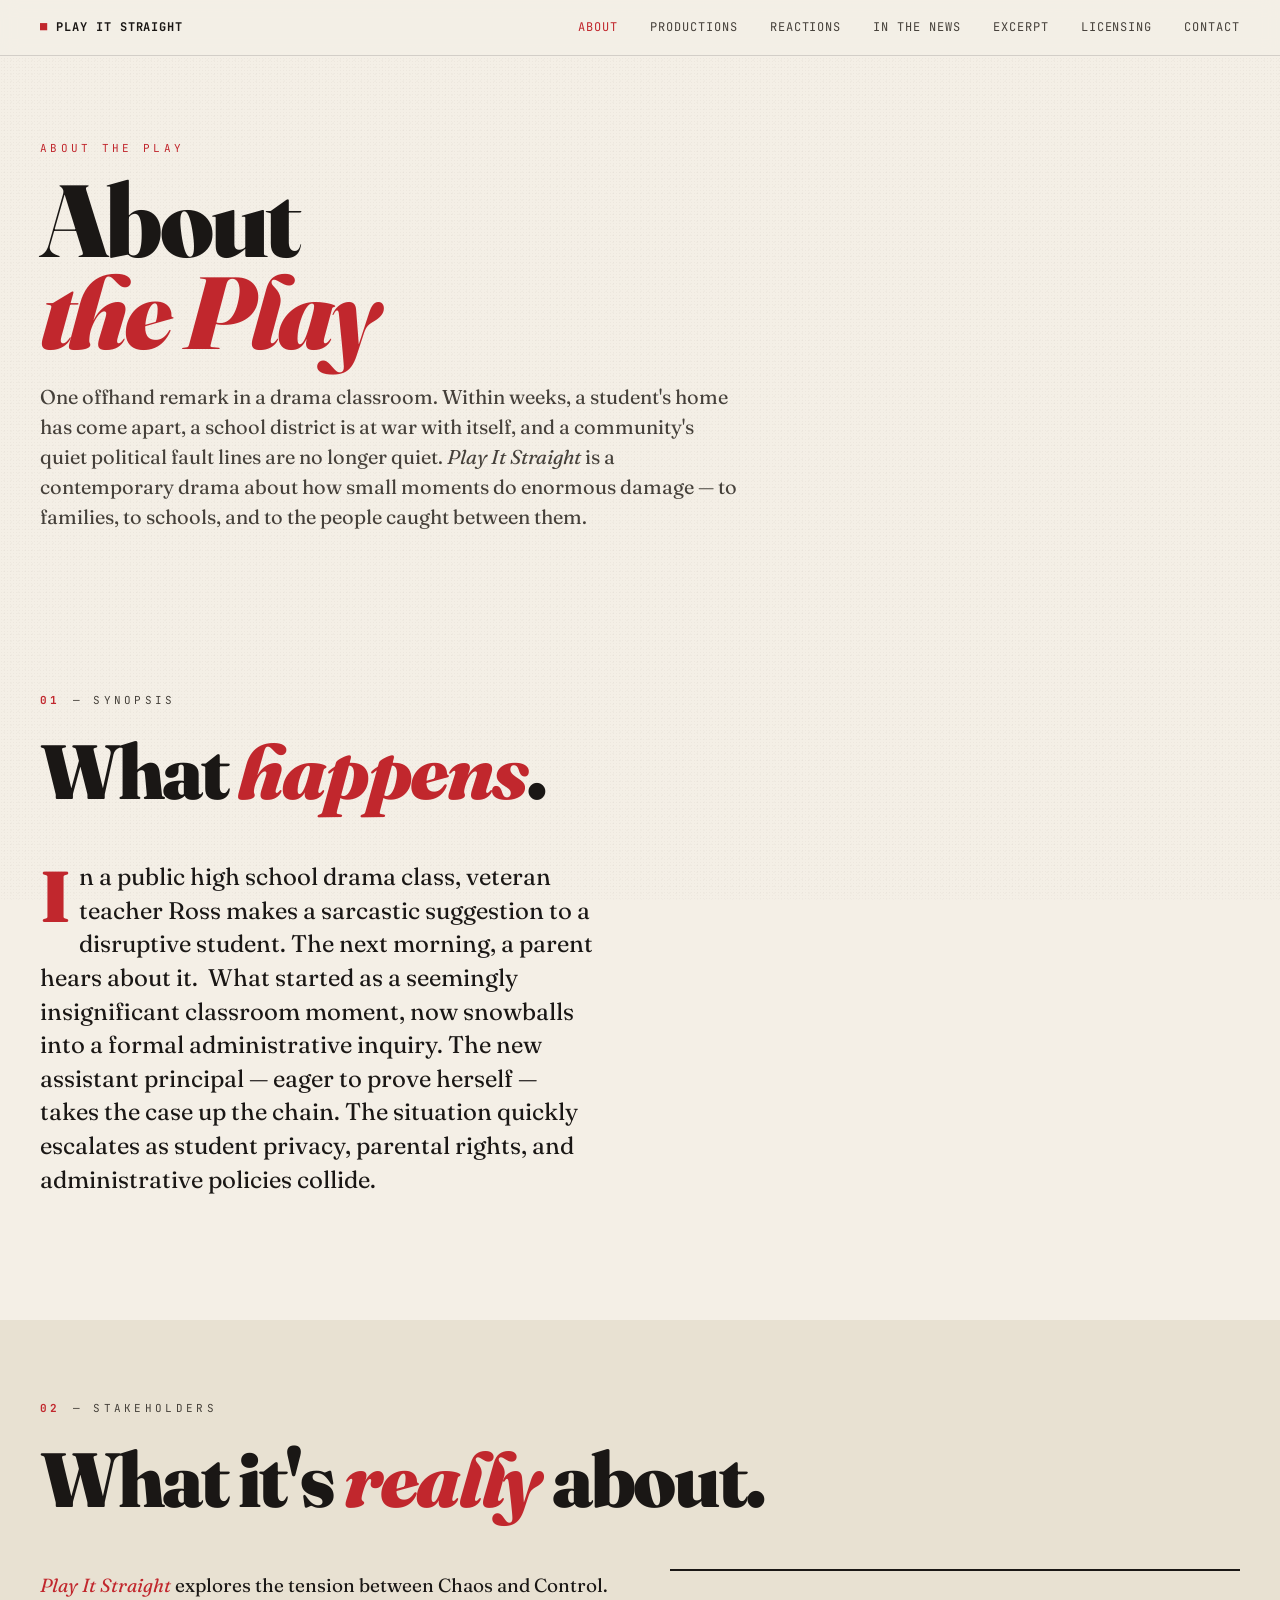
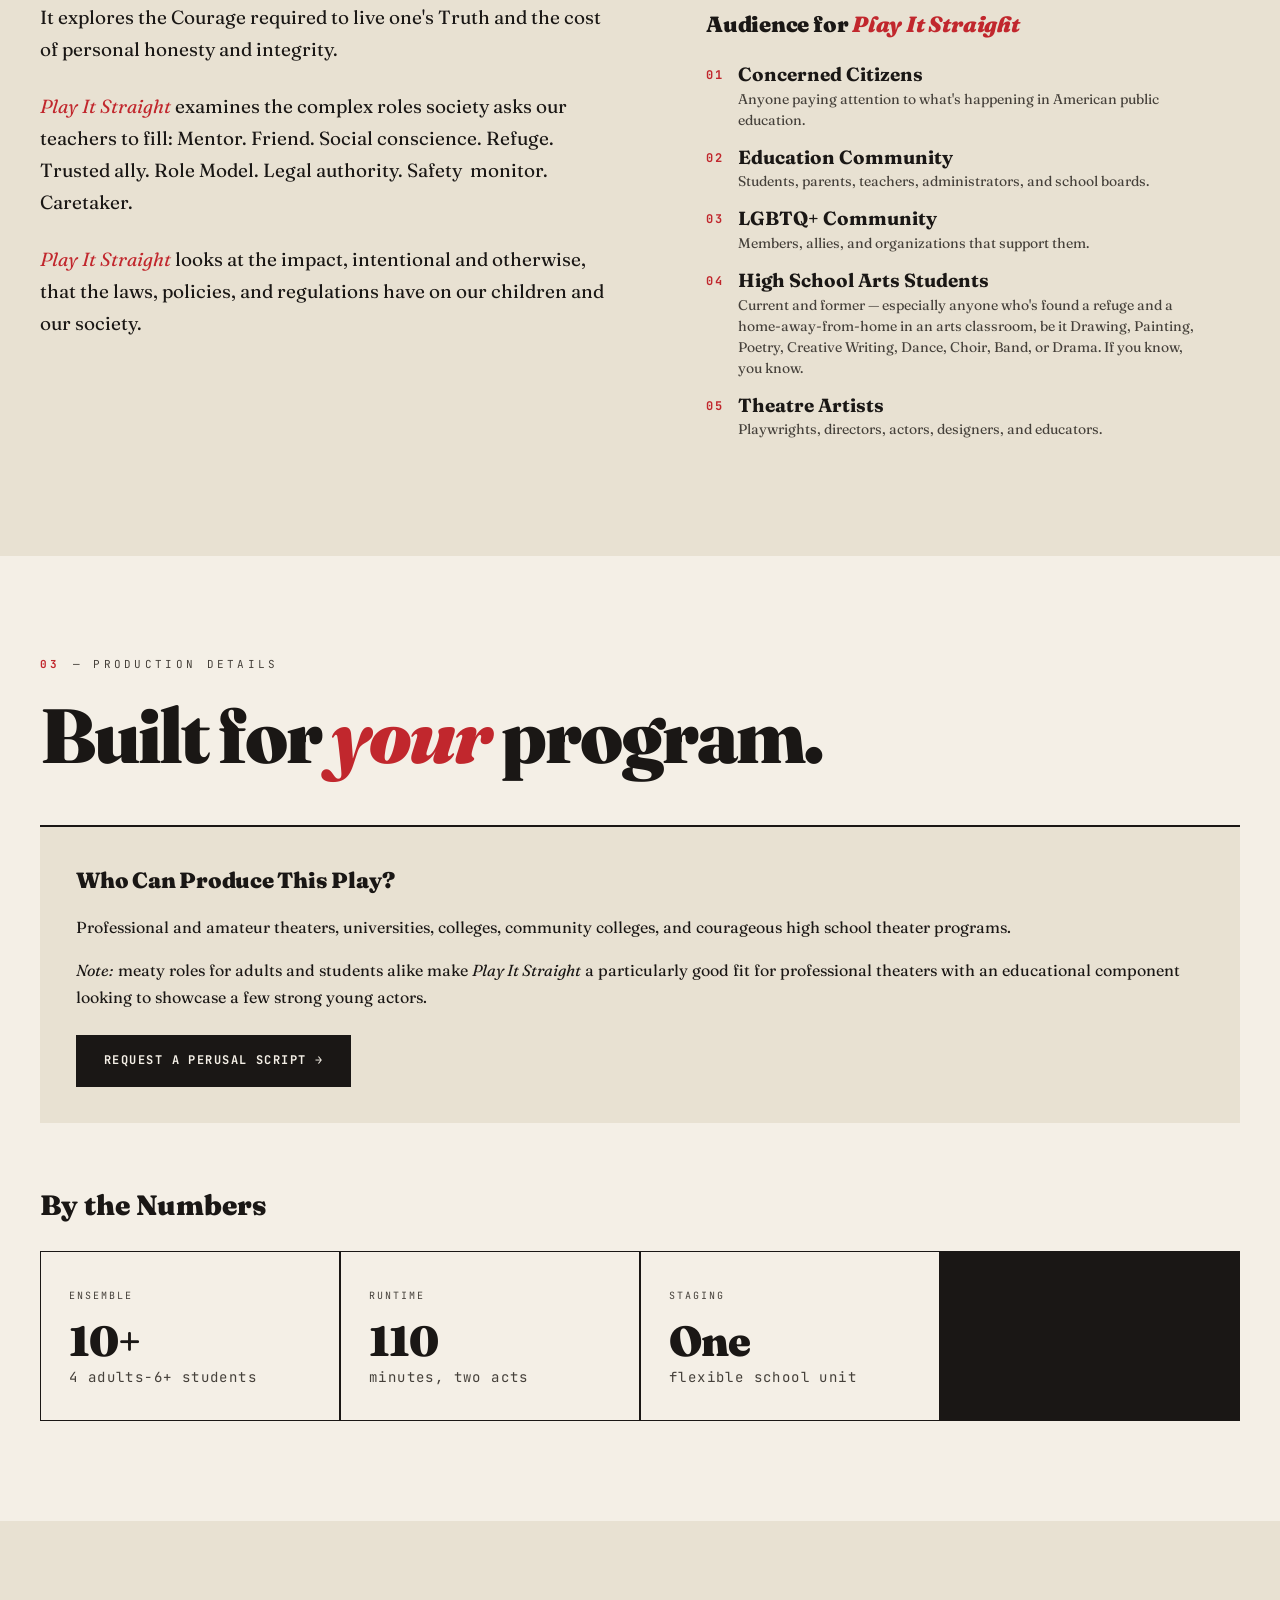
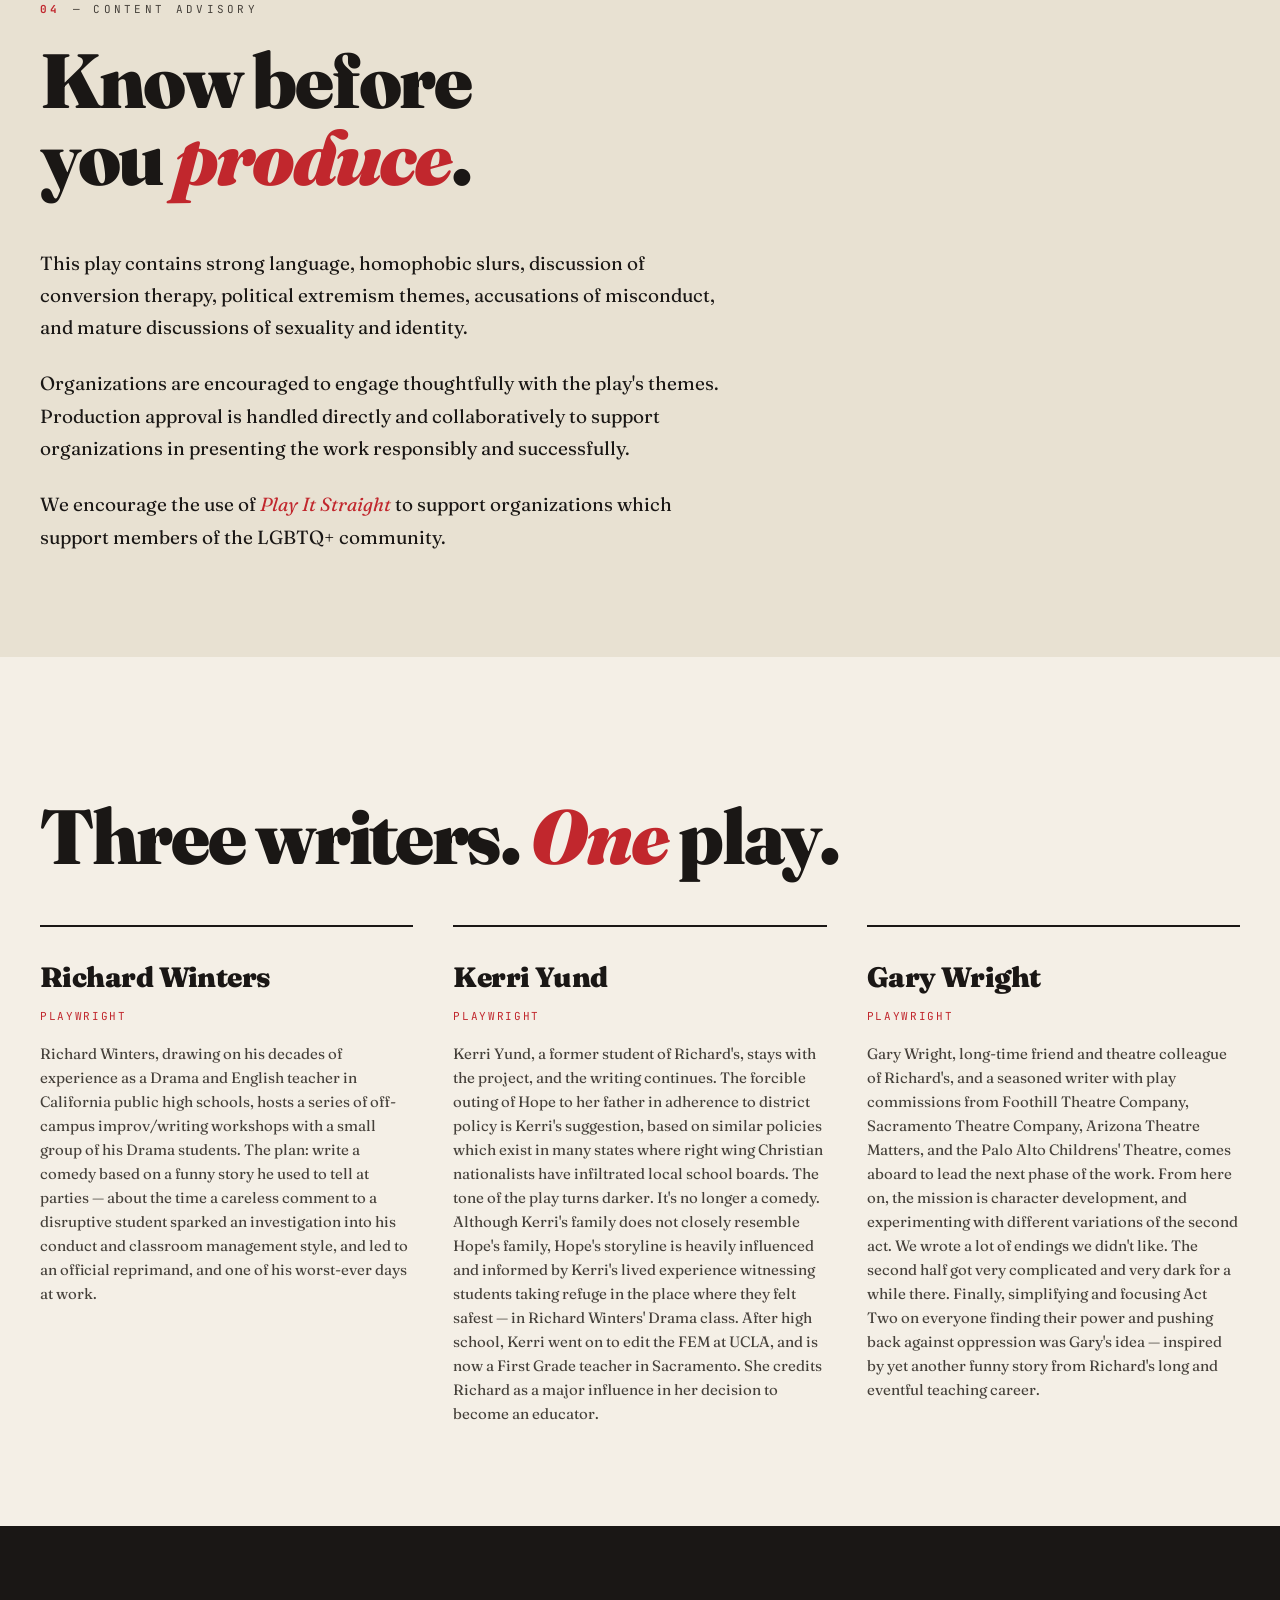
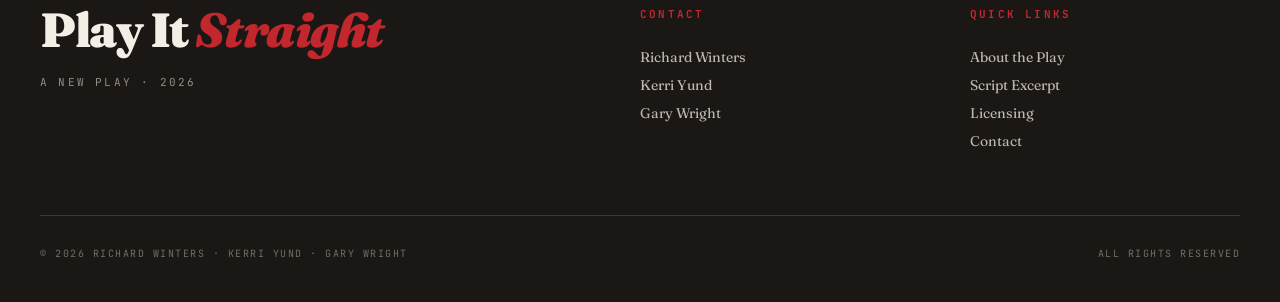
==== commit 3f78aee1: "About/Licensing/Contact: remove royalty references, update copy, restyle audience card" ====
--- a/about.html
+++ b/about.html
@@ -448,8 +448,8 @@
               <div style="display:flex; gap:14px; align-items:flex-start;">
                 <span style="flex:0 0 auto; font-family:'JetBrains Mono',monospace; font-size:12px; letter-spacing:0.15em; color:#c1272d; font-weight:700; padding-top:4px;">04</span>
                 <div>
-                  <div style="font-family:'Fraunces',serif; font-size:19px; font-weight:700; line-height:1.3;">High School Drama Students</div>
-                  <div style="font-size:14px; line-height:1.5; color:var(--ink-soft); margin-top:2px;">Current and former — anyone who's lived a drama classroom.</div>
+                  <div style="font-family:'Fraunces',serif; font-size:19px; font-weight:700; line-height:1.3;">High School Arts Students</div>
+                  <div style="font-size:14px; line-height:1.5; color:var(--ink-soft); margin-top:2px;">Current and former — especially anyone who's found a refuge and a home-away-from-home in an arts classroom, be it Drawing, Painting, Poetry, Creative Writing, Dance, Choir, Band, or Drama. If you know, you know.</div>
                 </div>
               </div>
               <div style="display:flex; gap:14px; align-items:flex-start;">
@@ -470,27 +470,17 @@
       <div class="section-label"><span class="num">03</span> — Production Details</div>
       <h2 class="section-heading">Built for <em>your</em> program.</h2>
 
-      <div class="grid-2">
+      <div class="grid-2" style="grid-template-columns:1fr;">
         <div class="card">
-          <h3>By the Numbers</h3>
-          <ul class="rule-list">
-            <li><br></li>
-            <li>Running time: Approximately two hours, plus intermission</li>
-            <li>Cast: 10+ actors total (4 adults, 6+ students)</li>
-            <li>Doubling: No specified doubling</li>
-            <li>Staging: Flexible — black box-friendly</li>
-            <li>Royalty: $100 per performance</li>
-          </ul>
-        </div>
-        <div class="card">
-          <h3>Who Can Produce It</h3>
-          <p style="font-size:16px; line-height:1.7; margin-bottom:16px;">Available for production by professional and community theaters.&nbsp; It is also available to community colleges, colleges, universities, and brave high school theater programs,</p>
-          <p style="font-size:16px; line-height:1.7; margin-bottom:24px;">Several roles are explicitly open-gender, giving directors room to cast to the company in front of them. A few roles require specific representation; the character descriptions make that clear.</p>
+          <h3>Who Can Produce This Play?</h3>
+          <p style="font-size:16px; line-height:1.7; margin-bottom:16px;">Professional and amateur theaters, universities, colleges, community colleges, and courageous high school theater programs.</p>
+          <p style="font-size:16px; line-height:1.7; margin-bottom:24px;"><em>Note:</em> meaty roles for adults and students alike make <em>Play It Straight</em> a particularly good fit for professional theaters with an educational component looking to showcase a few strong young actors.</p>
           <a href="contact.html" class="btn btn-primary">Request a Perusal Script →</a>
         </div>
       </div>
 
-      <div class="facts-grid" style="margin-top:60px;">
+      <h3 style="margin-top:60px; font-family:'Fraunces',serif; font-size:28px; font-weight:900;">By the Numbers</h3>
+      <div class="facts-grid" style="margin-top:24px;">
         <div class="fact">
           <div class="fact-label">Ensemble</div>
           <div class="fact-value">10+<span class="unit">4 adults-6+ students</span></div>
@@ -502,10 +492,6 @@
         <div class="fact">
           <div class="fact-label">Staging</div>
           <div class="fact-value">One<span class="unit">flexible school unit</span></div>
-        </div>
-        <div class="fact">
-          <div class="fact-label">Royalty</div>
-          <div class="fact-value">$100<span class="unit">per performance</span></div>
         </div>
       </div>
     </section>
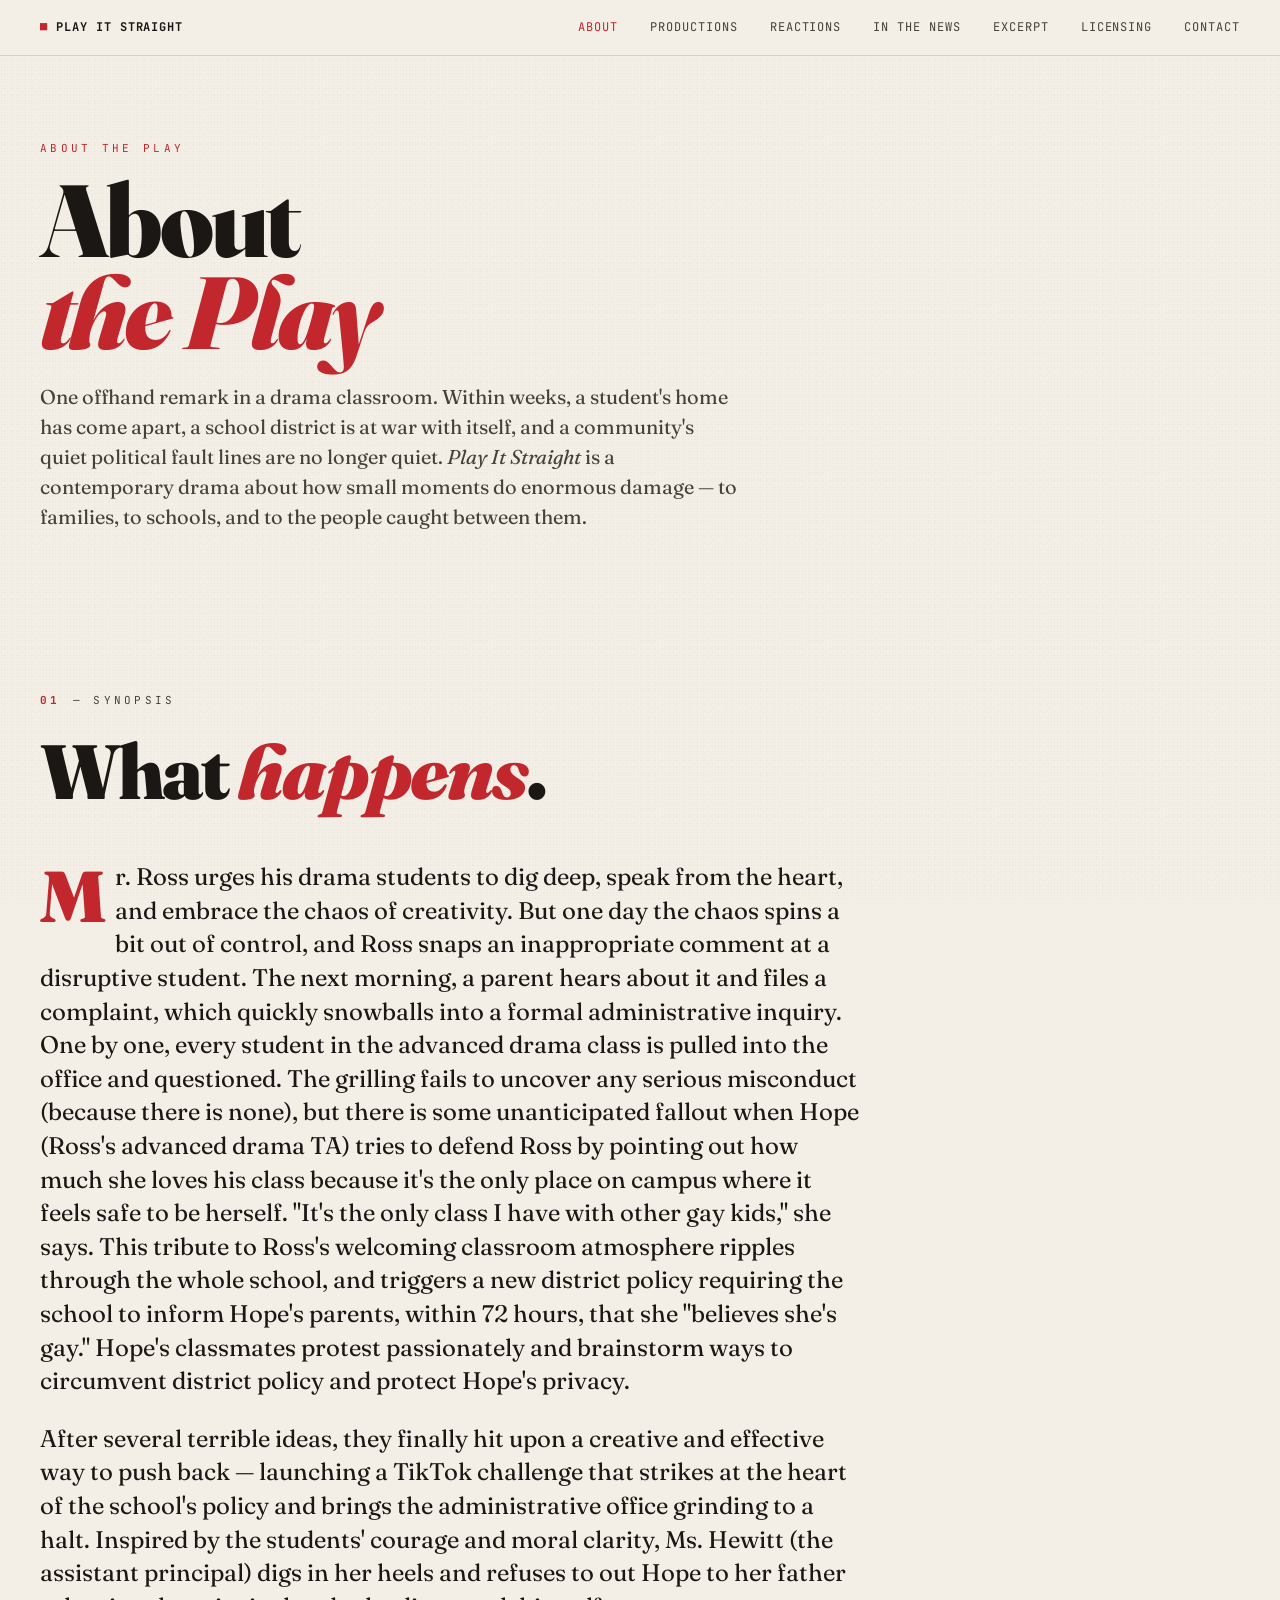
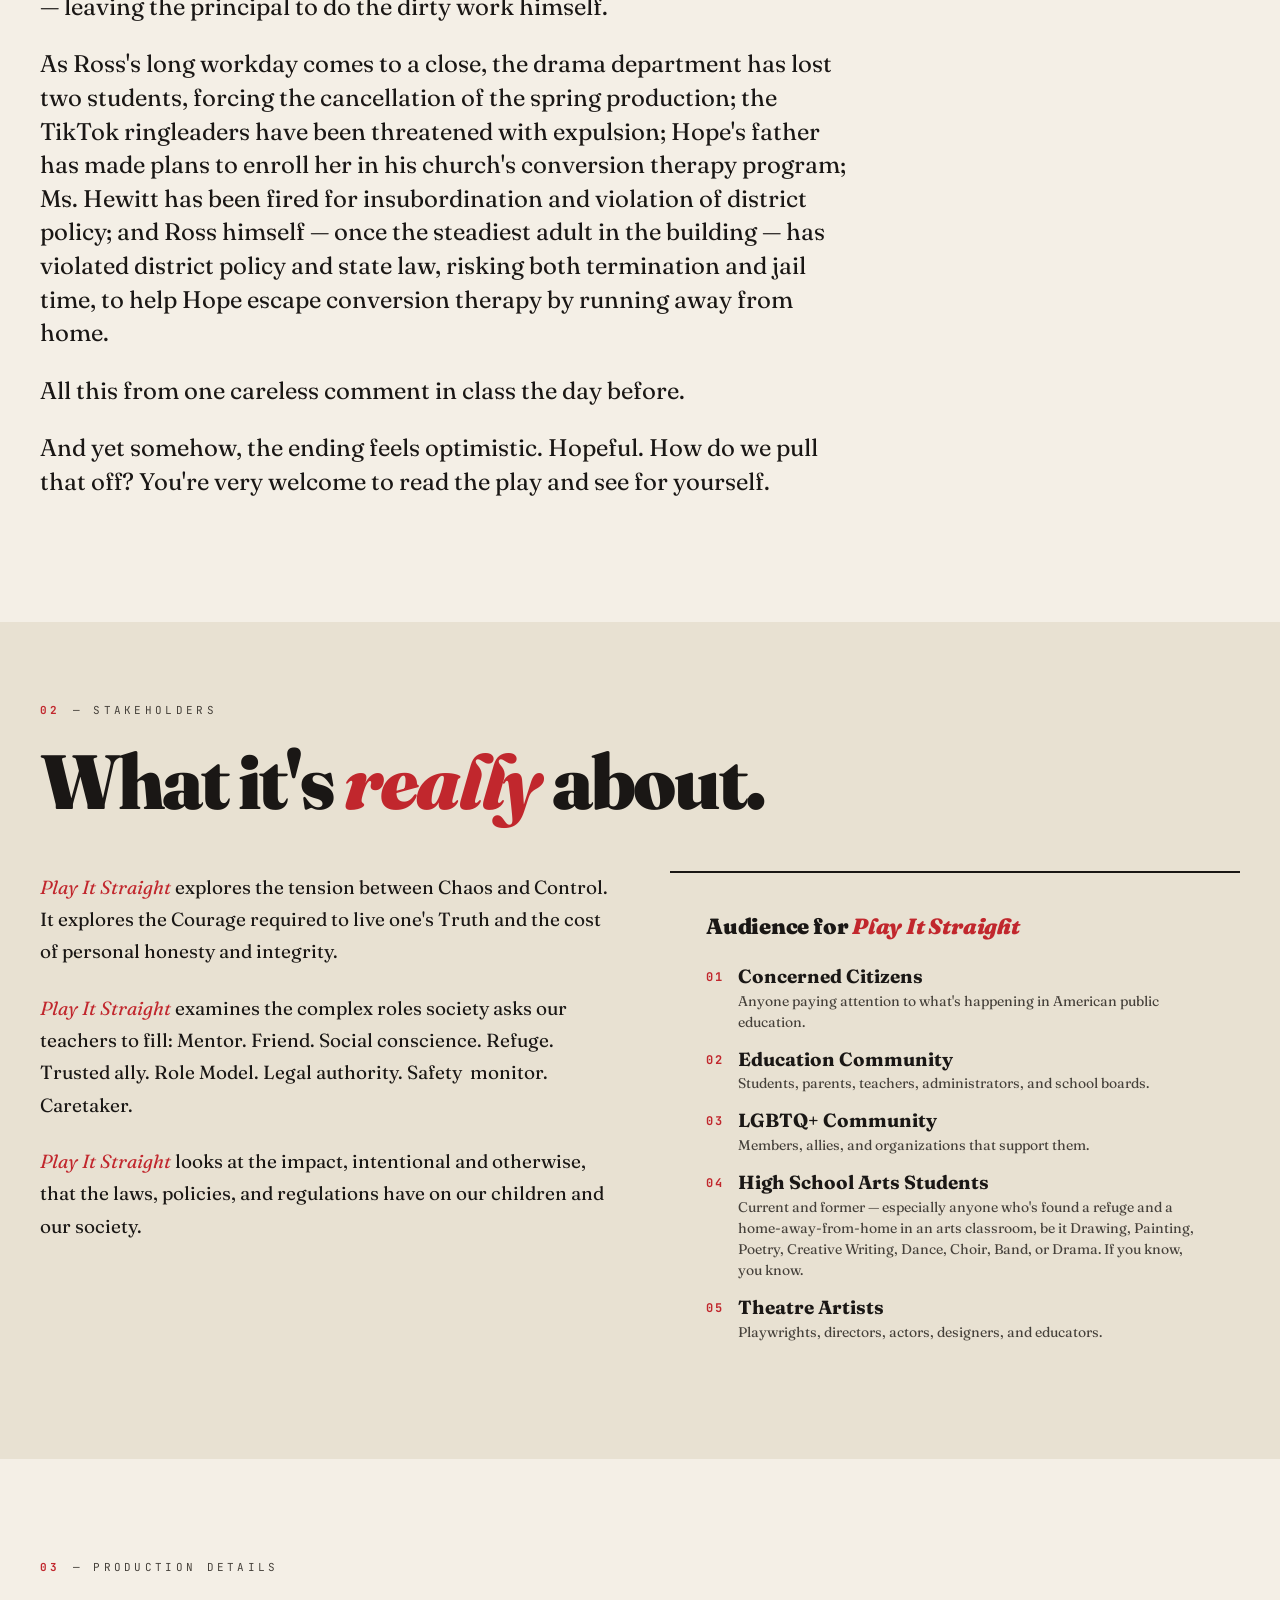
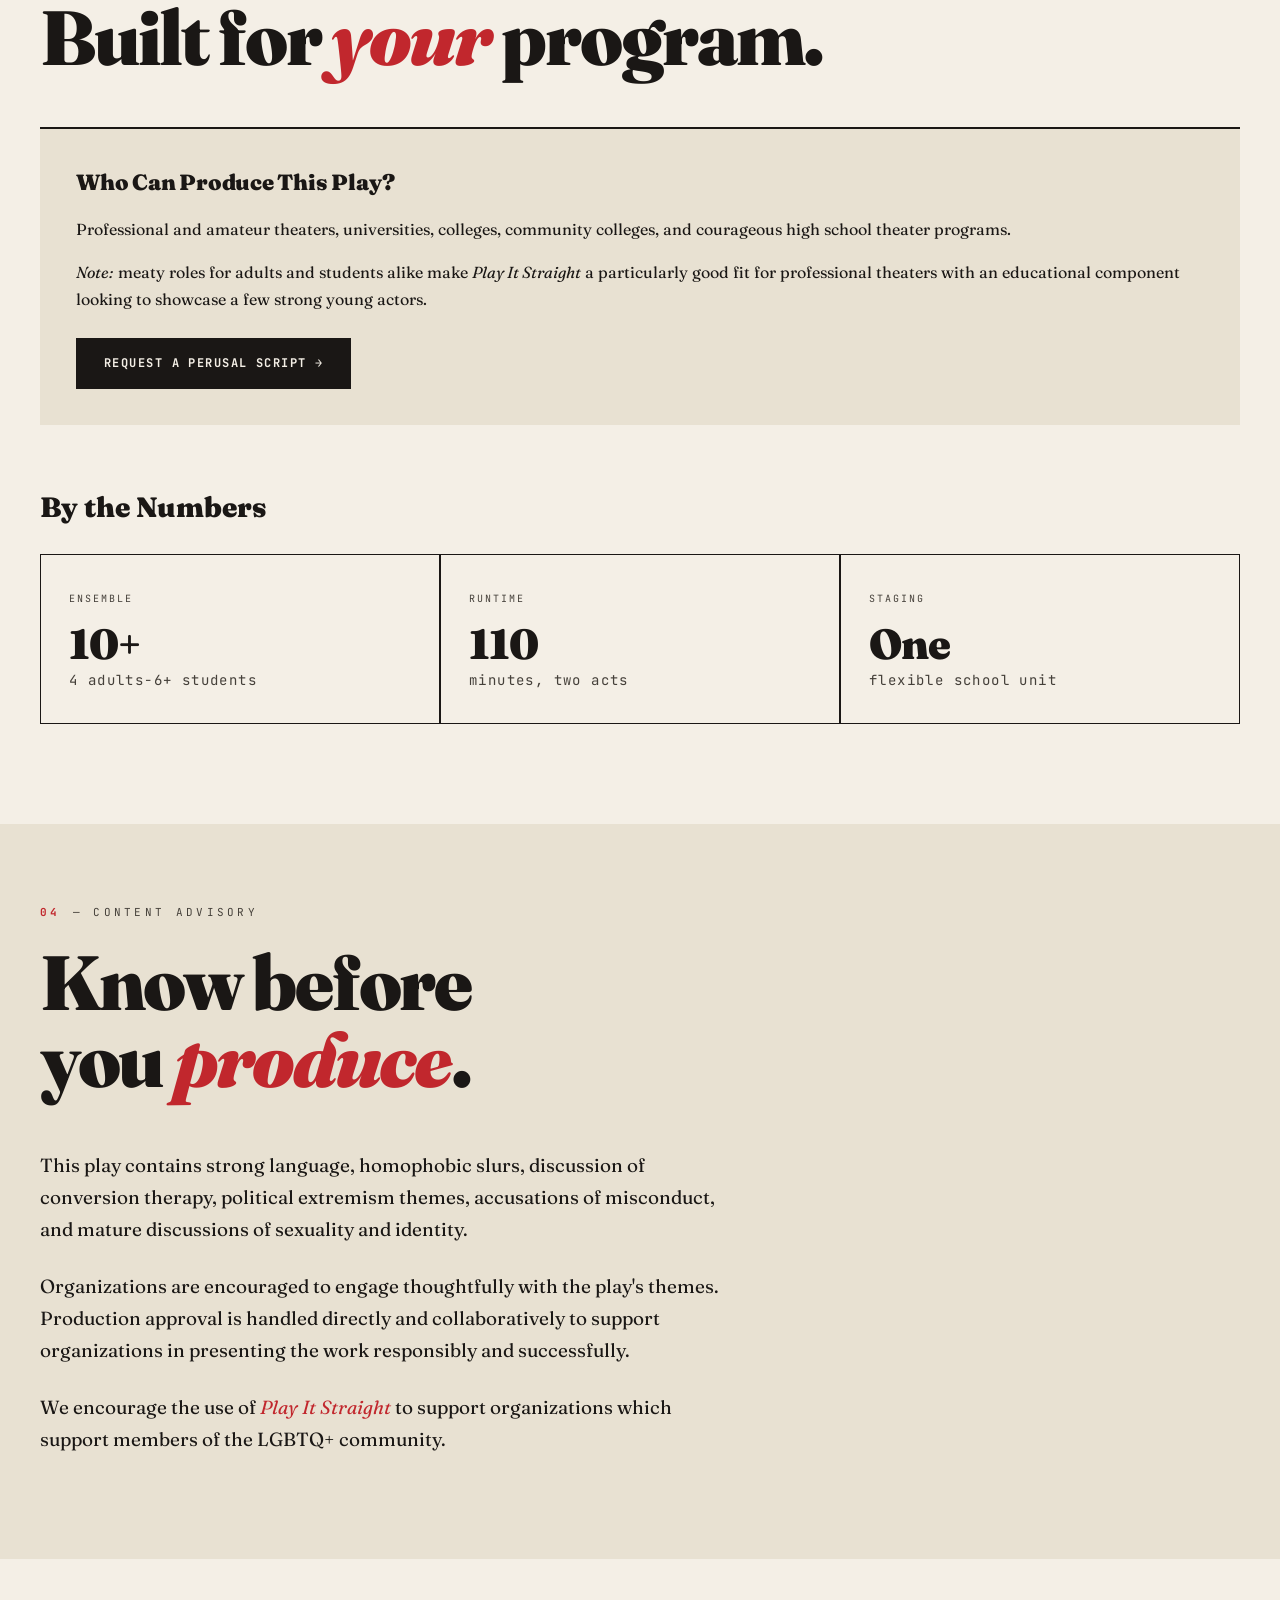
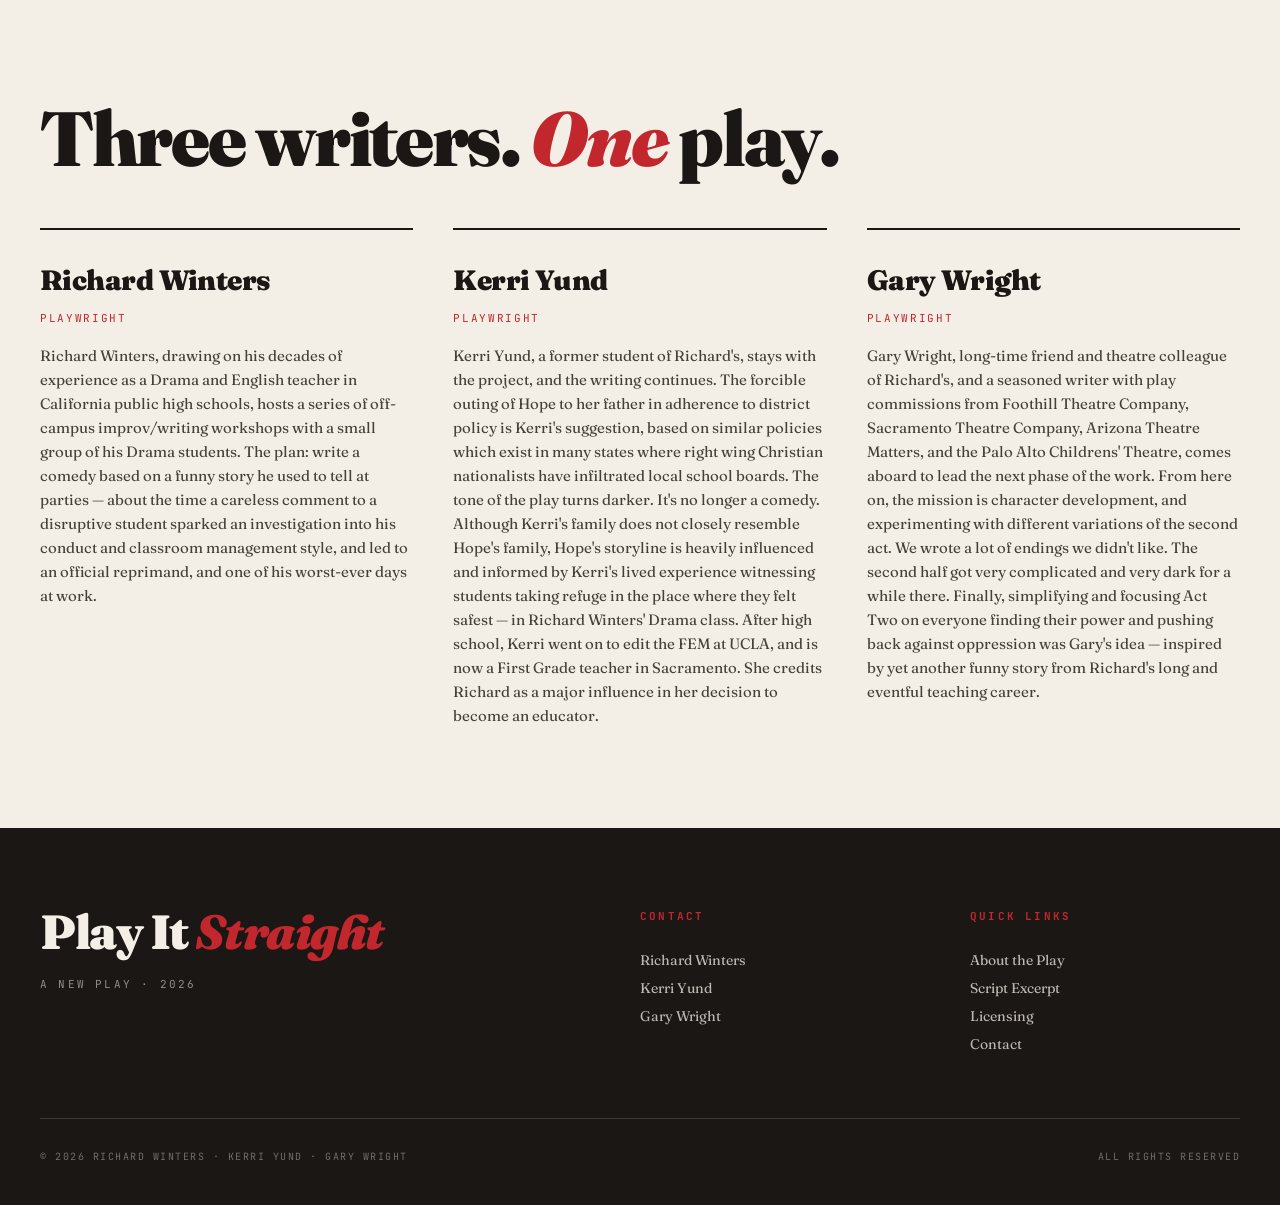
==== commit aa32e5bc: "About synopsis expansion; strip royalty; testimonials + excerpt image path fixes" ====
--- a/about.html
+++ b/about.html
@@ -373,6 +373,33 @@
       outline: 2px solid #c1272d;
       background: rgba(255,255,200,0.4);
     }
+  </style><style>
+    #edit-toolbar {
+      position: fixed; bottom: 20px; right: 20px; z-index: 99999;
+      display: flex; gap: 8px; align-items: center;
+      font-family: -apple-system, system-ui, sans-serif; font-size: 13px;
+    }
+    #edit-toolbar button {
+      background: #1a1715; color: #f4efe6; border: 1px solid #1a1715;
+      padding: 10px 14px; border-radius: 6px; cursor: pointer;
+      font: inherit; letter-spacing: 0.02em;
+      box-shadow: 0 4px 12px rgba(0,0,0,0.25);
+    }
+    #edit-toolbar button.primary { background: #c1272d; border-color: #c1272d; }
+    #edit-toolbar button:hover { opacity: 0.88; }
+    #edit-toolbar .status { color: #1a1715; background: rgba(244,239,230,0.95);
+      padding: 6px 10px; border-radius: 4px; }
+    body.editing [contenteditable="true"] {
+      outline: 1px dashed rgba(193,39,45,0.45);
+      outline-offset: 2px;
+    }
+    body.editing [contenteditable="true"]:hover {
+      outline: 1px solid rgba(193,39,45,0.85);
+    }
+    body.editing [contenteditable="true"]:focus {
+      outline: 2px solid #c1272d;
+      background: rgba(255,255,200,0.4);
+    }
   </style></head>
 <body class="">
   <a class="skip-link" href="#main">Skip to content</a>
@@ -403,9 +430,13 @@
       <div class="section-label"><span class="num">01</span> — Synopsis</div>
       <h2 class="section-heading">What <em>happens</em>.</h2>
 
-      <div class="play-intro">
+      <div class="play-intro" style="grid-template-columns:1fr; max-width:820px;">
         <div>
-          <p class="lead">In a public high school drama class, veteran teacher Ross makes a sarcastic suggestion to a disruptive student. The next morning, a parent hears about it.&nbsp; What started as a seemingly insignificant classroom moment, now snowballs into a formal administrative inquiry. The new assistant principal — eager to prove herself — takes the case up the chain. The situation quickly escalates as student privacy, parental rights, and administrative policies collide.&nbsp;</p>
+          <p class="lead">Mr. Ross urges his drama students to dig deep, speak from the heart, and embrace the chaos of creativity. But one day the chaos spins a bit out of control, and Ross snaps an inappropriate comment at a disruptive student. The next morning, a parent hears about it and files a complaint, which quickly snowballs into a formal administrative inquiry. One by one, every student in the advanced drama class is pulled into the office and questioned. The grilling fails to uncover any serious misconduct (because there is none), but there is some unanticipated fallout when Hope (Ross's advanced drama TA) tries to defend Ross by pointing out how much she loves his class because it's the only place on campus where it feels safe to be herself. "It's the only class I have with other gay kids," she says. This tribute to Ross's welcoming classroom atmosphere ripples through the whole school, and triggers a new district policy requiring the school to inform Hope's parents, within 72 hours, that she "believes she's gay." Hope's classmates protest passionately and brainstorm ways to circumvent district policy and protect Hope's privacy.</p>
+          <p style="font-size:24px; line-height:1.4; font-weight:400;">After several terrible ideas, they finally hit upon a creative and effective way to push back — launching a TikTok challenge that strikes at the heart of the school's policy and brings the administrative office grinding to a halt. Inspired by the students' courage and moral clarity, Ms. Hewitt (the assistant principal) digs in her heels and refuses to out Hope to her father — leaving the principal to do the dirty work himself.</p>
+          <p style="font-size:24px; line-height:1.4; font-weight:400;">As Ross's long workday comes to a close, the drama department has lost two students, forcing the cancellation of the spring production; the TikTok ringleaders have been threatened with expulsion; Hope's father has made plans to enroll her in his church's conversion therapy program; Ms. Hewitt has been fired for insubordination and violation of district policy; and Ross himself — once the steadiest adult in the building — has violated district policy and state law, risking both termination and jail time, to help Hope escape conversion therapy by running away from home.</p>
+          <p style="font-size:24px; line-height:1.4; font-weight:400;">All this from one careless comment in class the day before.</p>
+          <p style="font-size:24px; line-height:1.4; font-weight:400;">And yet somehow, the ending feels optimistic. Hopeful. How do we pull that off? You're very welcome to read the play and see for yourself.</p>
         </div>
       </div>
     </section>
@@ -480,7 +511,7 @@
       </div>
 
       <h3 style="margin-top:60px; font-family:'Fraunces',serif; font-size:28px; font-weight:900;">By the Numbers</h3>
-      <div class="facts-grid" style="margin-top:24px;">
+      <div class="facts-grid" style="margin-top:24px; grid-template-columns:repeat(3,1fr);">
         <div class="fact">
           <div class="fact-label">Ensemble</div>
           <div class="fact-value">10+<span class="unit">4 adults-6+ students</span></div>
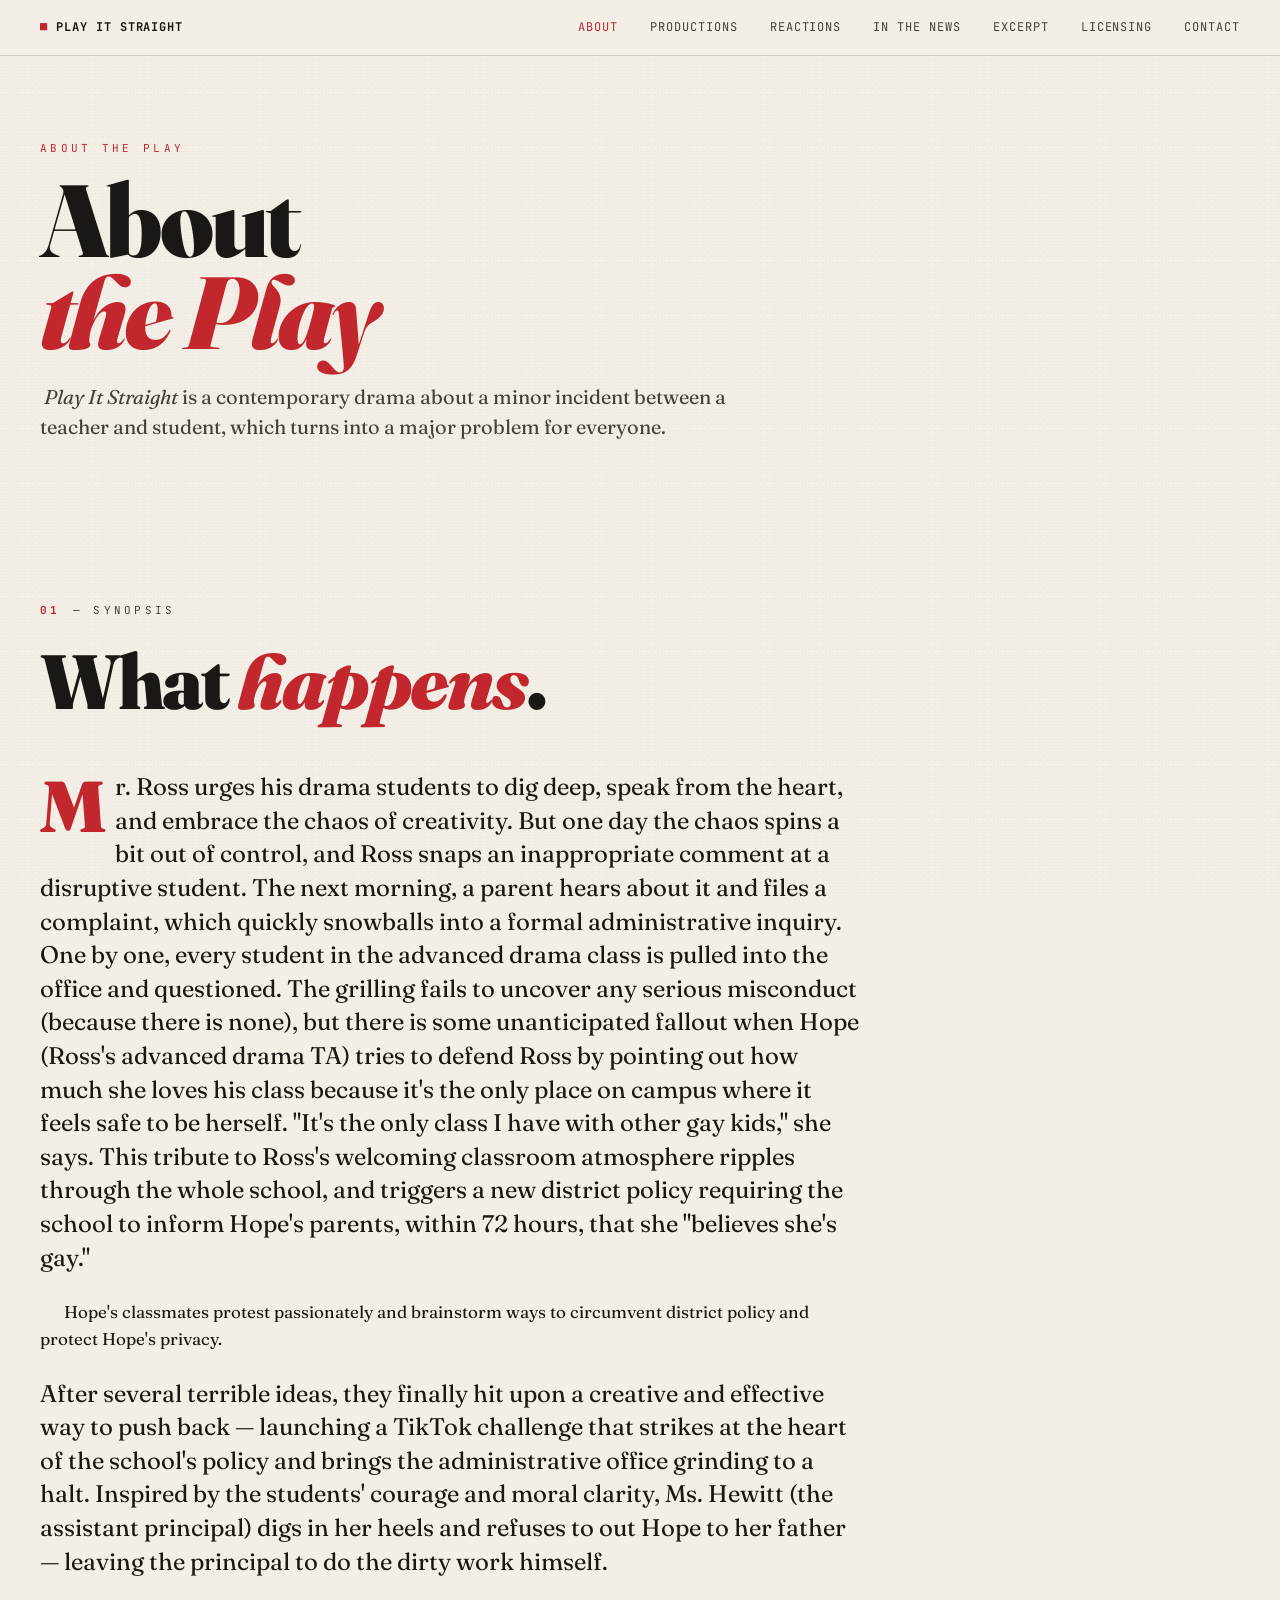
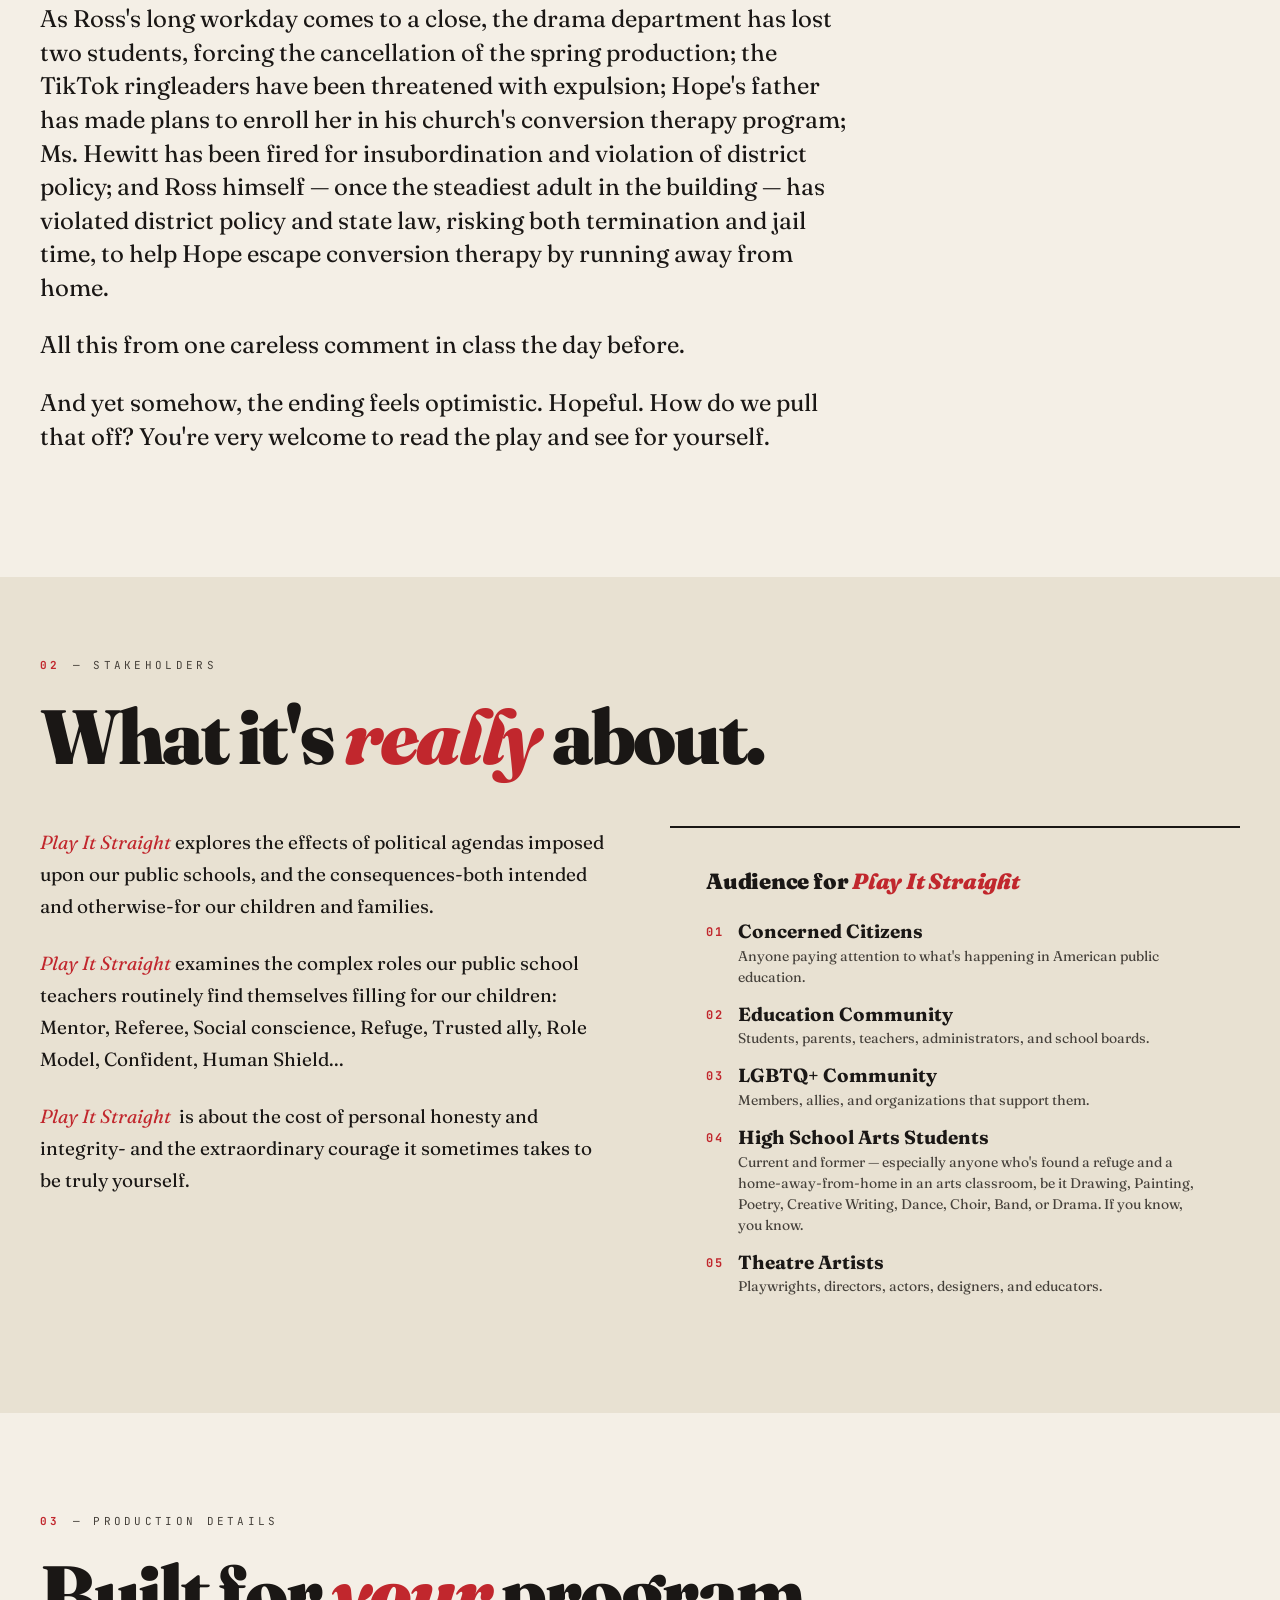
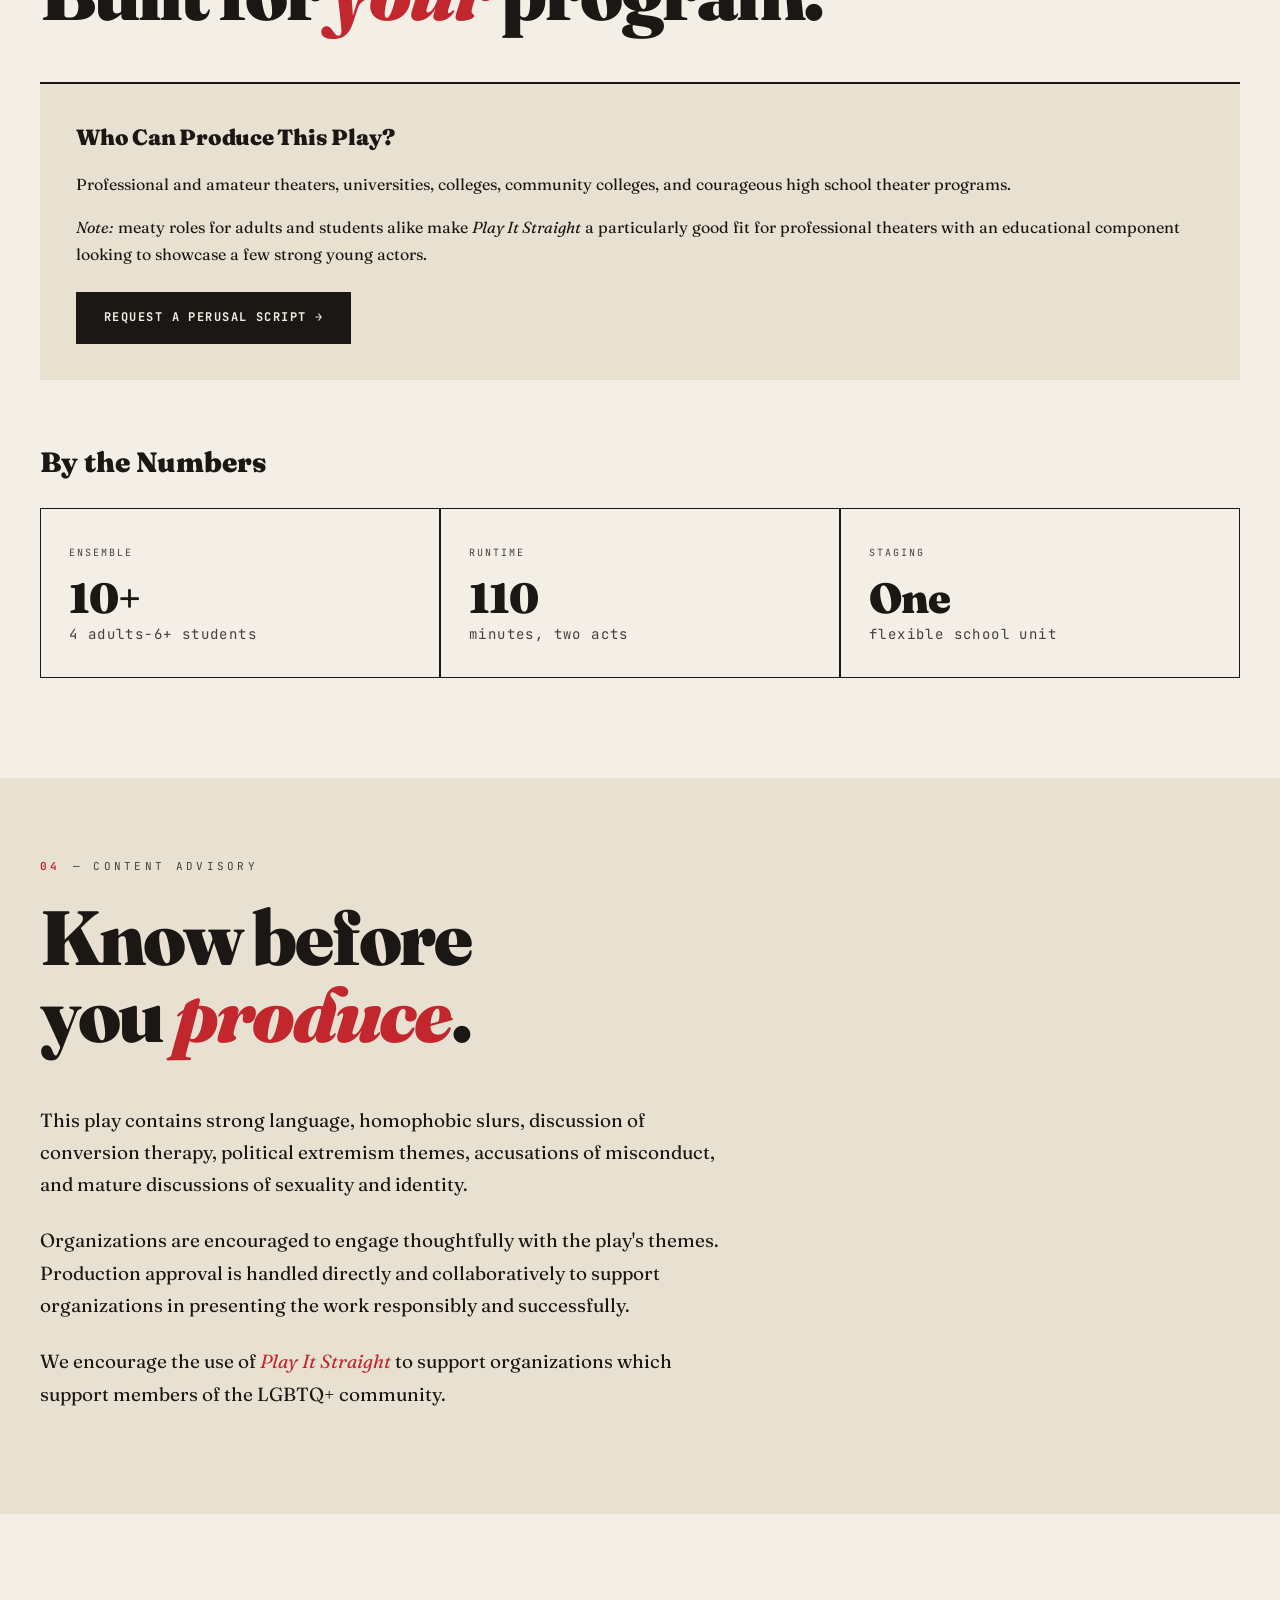
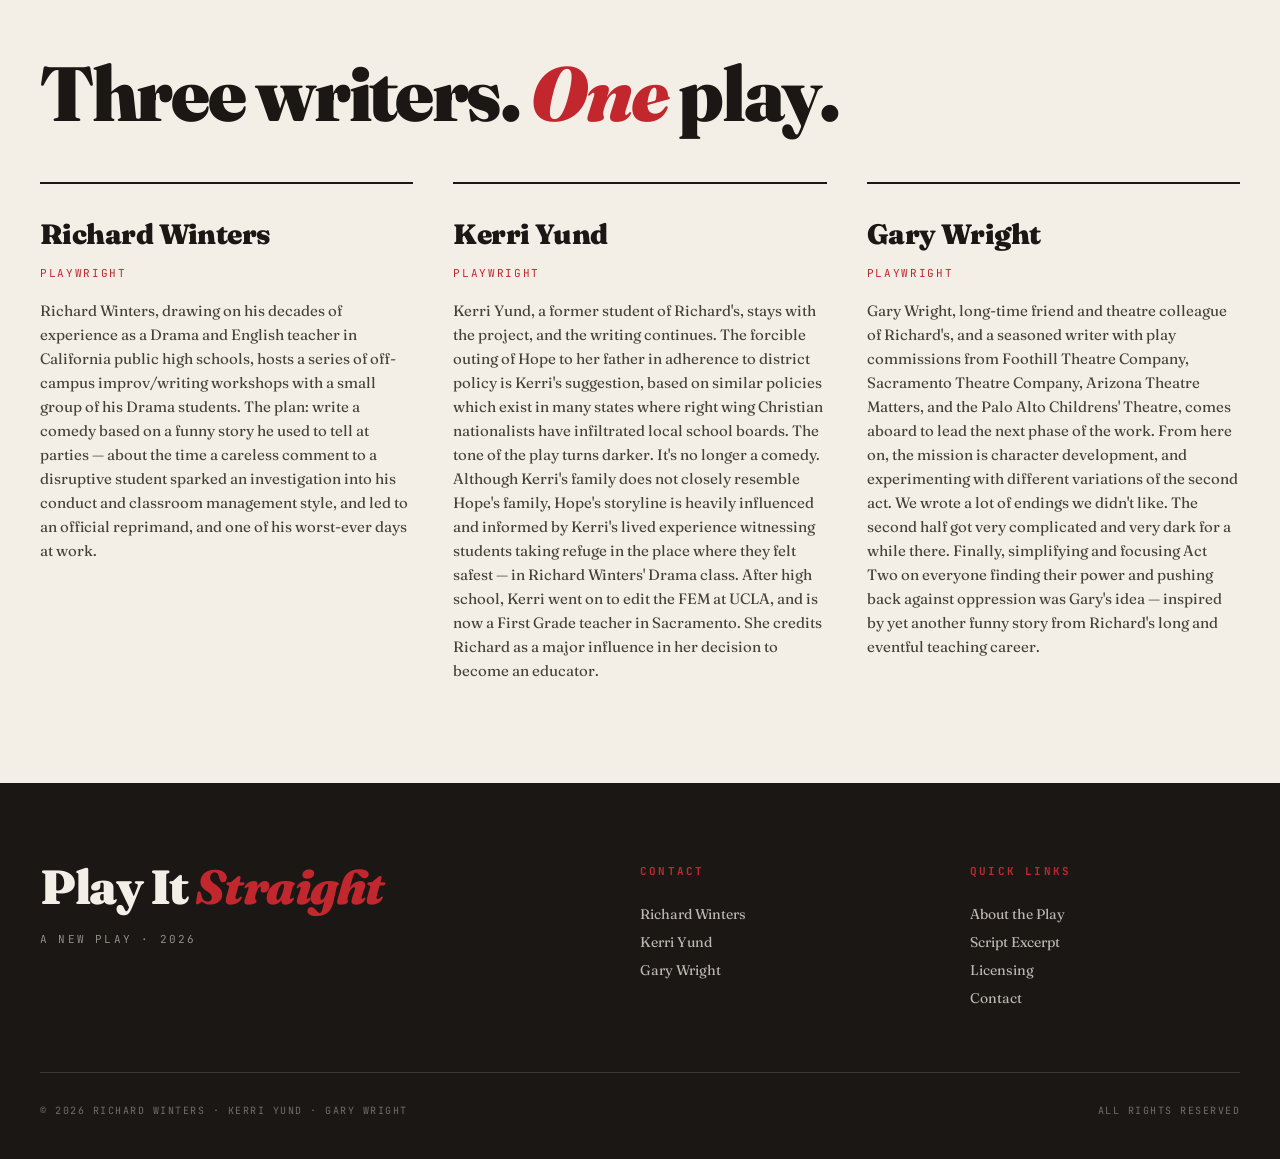
==== commit 274d6307: "Excerpt: restyle End of Act One as scene heading, drop divider" ====
--- a/about.html
+++ b/about.html
@@ -400,6 +400,60 @@
       outline: 2px solid #c1272d;
       background: rgba(255,255,200,0.4);
     }
+  </style><style>
+    #edit-toolbar {
+      position: fixed; bottom: 20px; right: 20px; z-index: 99999;
+      display: flex; gap: 8px; align-items: center;
+      font-family: -apple-system, system-ui, sans-serif; font-size: 13px;
+    }
+    #edit-toolbar button {
+      background: #1a1715; color: #f4efe6; border: 1px solid #1a1715;
+      padding: 10px 14px; border-radius: 6px; cursor: pointer;
+      font: inherit; letter-spacing: 0.02em;
+      box-shadow: 0 4px 12px rgba(0,0,0,0.25);
+    }
+    #edit-toolbar button.primary { background: #c1272d; border-color: #c1272d; }
+    #edit-toolbar button:hover { opacity: 0.88; }
+    #edit-toolbar .status { color: #1a1715; background: rgba(244,239,230,0.95);
+      padding: 6px 10px; border-radius: 4px; }
+    body.editing [contenteditable="true"] {
+      outline: 1px dashed rgba(193,39,45,0.45);
+      outline-offset: 2px;
+    }
+    body.editing [contenteditable="true"]:hover {
+      outline: 1px solid rgba(193,39,45,0.85);
+    }
+    body.editing [contenteditable="true"]:focus {
+      outline: 2px solid #c1272d;
+      background: rgba(255,255,200,0.4);
+    }
+  </style><style>
+    #edit-toolbar {
+      position: fixed; bottom: 20px; right: 20px; z-index: 99999;
+      display: flex; gap: 8px; align-items: center;
+      font-family: -apple-system, system-ui, sans-serif; font-size: 13px;
+    }
+    #edit-toolbar button {
+      background: #1a1715; color: #f4efe6; border: 1px solid #1a1715;
+      padding: 10px 14px; border-radius: 6px; cursor: pointer;
+      font: inherit; letter-spacing: 0.02em;
+      box-shadow: 0 4px 12px rgba(0,0,0,0.25);
+    }
+    #edit-toolbar button.primary { background: #c1272d; border-color: #c1272d; }
+    #edit-toolbar button:hover { opacity: 0.88; }
+    #edit-toolbar .status { color: #1a1715; background: rgba(244,239,230,0.95);
+      padding: 6px 10px; border-radius: 4px; }
+    body.editing [contenteditable="true"] {
+      outline: 1px dashed rgba(193,39,45,0.45);
+      outline-offset: 2px;
+    }
+    body.editing [contenteditable="true"]:hover {
+      outline: 1px solid rgba(193,39,45,0.85);
+    }
+    body.editing [contenteditable="true"]:focus {
+      outline: 2px solid #c1272d;
+      background: rgba(255,255,200,0.4);
+    }
   </style></head>
 <body class="">
   <a class="skip-link" href="#main">Skip to content</a>
@@ -422,7 +476,7 @@
     <div class="page-header">
       <div class="page-label">About the Play</div>
       <h1>About<br><em style="font-style:italic; color:var(--blood);">the Play</em></h1>
-      <p>One offhand remark in a drama classroom. Within weeks, a student's home has come apart, a school district is at war with itself, and a community's quiet political fault lines are no longer quiet. <em>Play It Straight</em> is a contemporary drama about how small moments do enormous damage — to families, to schools, and to the people caught between them.</p>
+      <p>&nbsp;<em>Play It Straight</em> is a contemporary drama about a minor incident between a teacher and student, which turns into a major problem for everyone.</p>
     </div>
 
     <!-- SYNOPSIS -->
@@ -432,7 +486,7 @@
 
       <div class="play-intro" style="grid-template-columns:1fr; max-width:820px;">
         <div>
-          <p class="lead">Mr. Ross urges his drama students to dig deep, speak from the heart, and embrace the chaos of creativity. But one day the chaos spins a bit out of control, and Ross snaps an inappropriate comment at a disruptive student. The next morning, a parent hears about it and files a complaint, which quickly snowballs into a formal administrative inquiry. One by one, every student in the advanced drama class is pulled into the office and questioned. The grilling fails to uncover any serious misconduct (because there is none), but there is some unanticipated fallout when Hope (Ross's advanced drama TA) tries to defend Ross by pointing out how much she loves his class because it's the only place on campus where it feels safe to be herself. "It's the only class I have with other gay kids," she says. This tribute to Ross's welcoming classroom atmosphere ripples through the whole school, and triggers a new district policy requiring the school to inform Hope's parents, within 72 hours, that she "believes she's gay." Hope's classmates protest passionately and brainstorm ways to circumvent district policy and protect Hope's privacy.</p>
+          <p class="lead">Mr. Ross urges his drama students to dig deep, speak from the heart, and embrace the chaos of creativity. But one day the chaos spins a bit out of control, and Ross snaps an inappropriate comment at a disruptive student. The next morning, a parent hears about it and files a complaint, which quickly snowballs into a formal administrative inquiry. One by one, every student in the advanced drama class is pulled into the office and questioned. The grilling fails to uncover any serious misconduct (because there is none), but there is some unanticipated fallout when Hope (Ross's advanced drama TA) tries to defend Ross by pointing out how much she loves his class because it's the only place on campus where it feels safe to be herself. "It's the only class I have with other gay kids," she says. This tribute to Ross's welcoming classroom atmosphere ripples through the whole school, and triggers a new district policy requiring the school to inform Hope's parents, within 72 hours, that she "believes she's gay."&nbsp;</p><div>&nbsp; &nbsp; &nbsp; Hope's classmates protest passionately and brainstorm ways to circumvent district policy and protect Hope's privacy.</div><p></p>
           <p style="font-size:24px; line-height:1.4; font-weight:400;">After several terrible ideas, they finally hit upon a creative and effective way to push back — launching a TikTok challenge that strikes at the heart of the school's policy and brings the administrative office grinding to a halt. Inspired by the students' courage and moral clarity, Ms. Hewitt (the assistant principal) digs in her heels and refuses to out Hope to her father — leaving the principal to do the dirty work himself.</p>
           <p style="font-size:24px; line-height:1.4; font-weight:400;">As Ross's long workday comes to a close, the drama department has lost two students, forcing the cancellation of the spring production; the TikTok ringleaders have been threatened with expulsion; Hope's father has made plans to enroll her in his church's conversion therapy program; Ms. Hewitt has been fired for insubordination and violation of district policy; and Ross himself — once the steadiest adult in the building — has violated district policy and state law, risking both termination and jail time, to help Hope escape conversion therapy by running away from home.</p>
           <p style="font-size:24px; line-height:1.4; font-weight:400;">All this from one careless comment in class the day before.</p>
@@ -448,9 +502,9 @@
         <h2 class="section-heading">What it's <em style="color: #c1272d;">really</em> about.</h2>
         <div class="grid-2">
           <div>
-            <p style="font-size:19px; line-height:1.7; margin-bottom:24px;"><em style="color: #c1272d;">Play It Straight</em> explores the tension between Chaos and Control. It explores the Courage required to live one's Truth and the cost of personal honesty and integrity.</p>
-            <p style="font-size:19px; line-height:1.7; margin-bottom:24px;"><em style="color: #c1272d;">Play It Straight</em> examines the complex roles society asks our teachers to fill: Mentor. Friend. Social conscience. Refuge. Trusted ally. Role Model. Legal authority. Safety&nbsp; monitor.&nbsp; Caretaker.&nbsp;&nbsp;</p>
-            <p style="font-size:19px; line-height:1.7; margin-bottom:24px;"><em style="color: #c1272d;">Play It Straight</em>&nbsp;looks at the impact, intentional and otherwise, that the laws, policies, and regulations have on our children and our society.</p>
+            <p style="font-size:19px; line-height:1.7; margin-bottom:24px;"><em style="color: #c1272d;">Play It Straight</em> explores the effects of political agendas imposed upon our public schools, and the consequences-both intended and otherwise-for our children and families.</p>
+            <p style="font-size:19px; line-height:1.7; margin-bottom:24px;"><em style="color: #c1272d;">Play It Straight</em> examines the complex roles our public school teachers routinely find themselves filling for our children: Mentor, Referee, Social conscience, Refuge, Trusted ally, Role Model, Confident, Human Shield...</p>
+            <p style="font-size:19px; line-height:1.7; margin-bottom:24px;"><em style="color: #c1272d;">Play It Straight</em>&nbsp; is about the cost of personal honesty and integrity- and the extraordinary courage it sometimes takes to be truly yourself.</p>
           </div>
           <div class="card">
             <h3>Audience for <em style="color:#c1272d;">Play It Straight</em></h3>
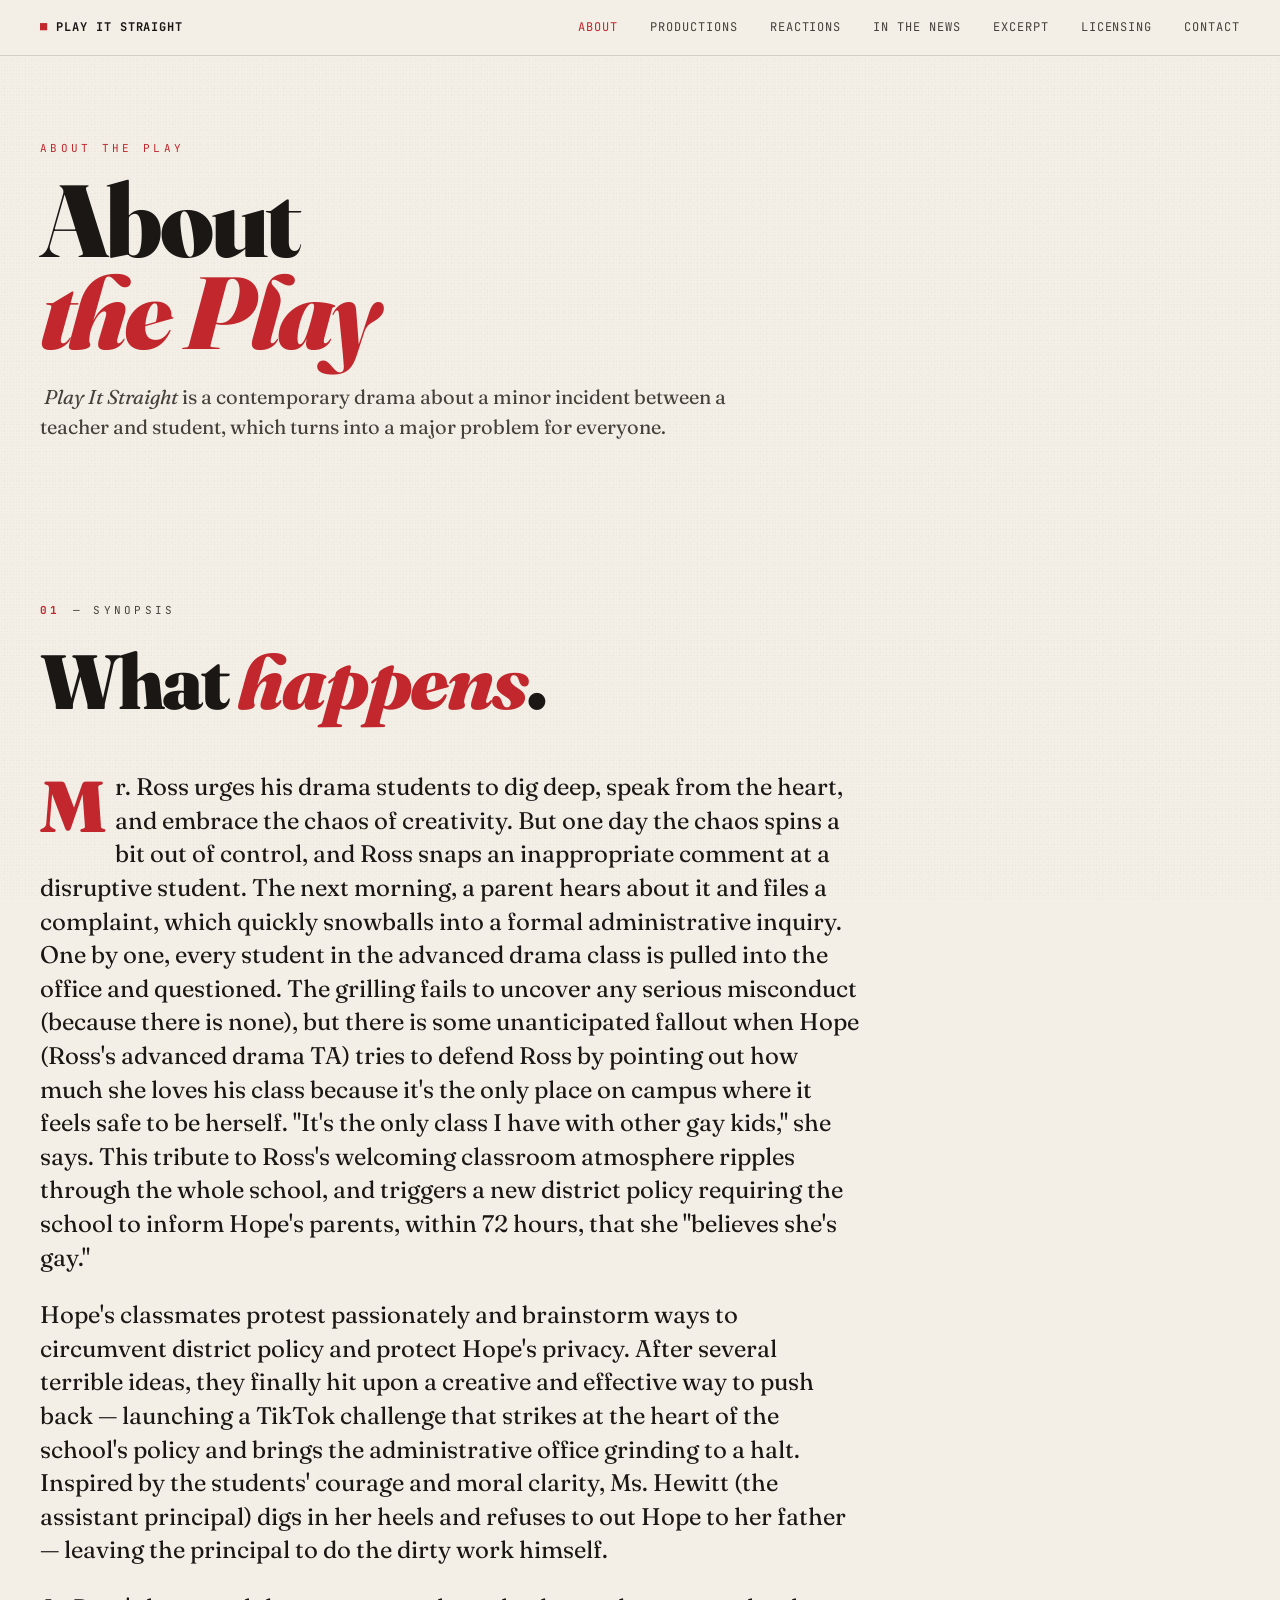
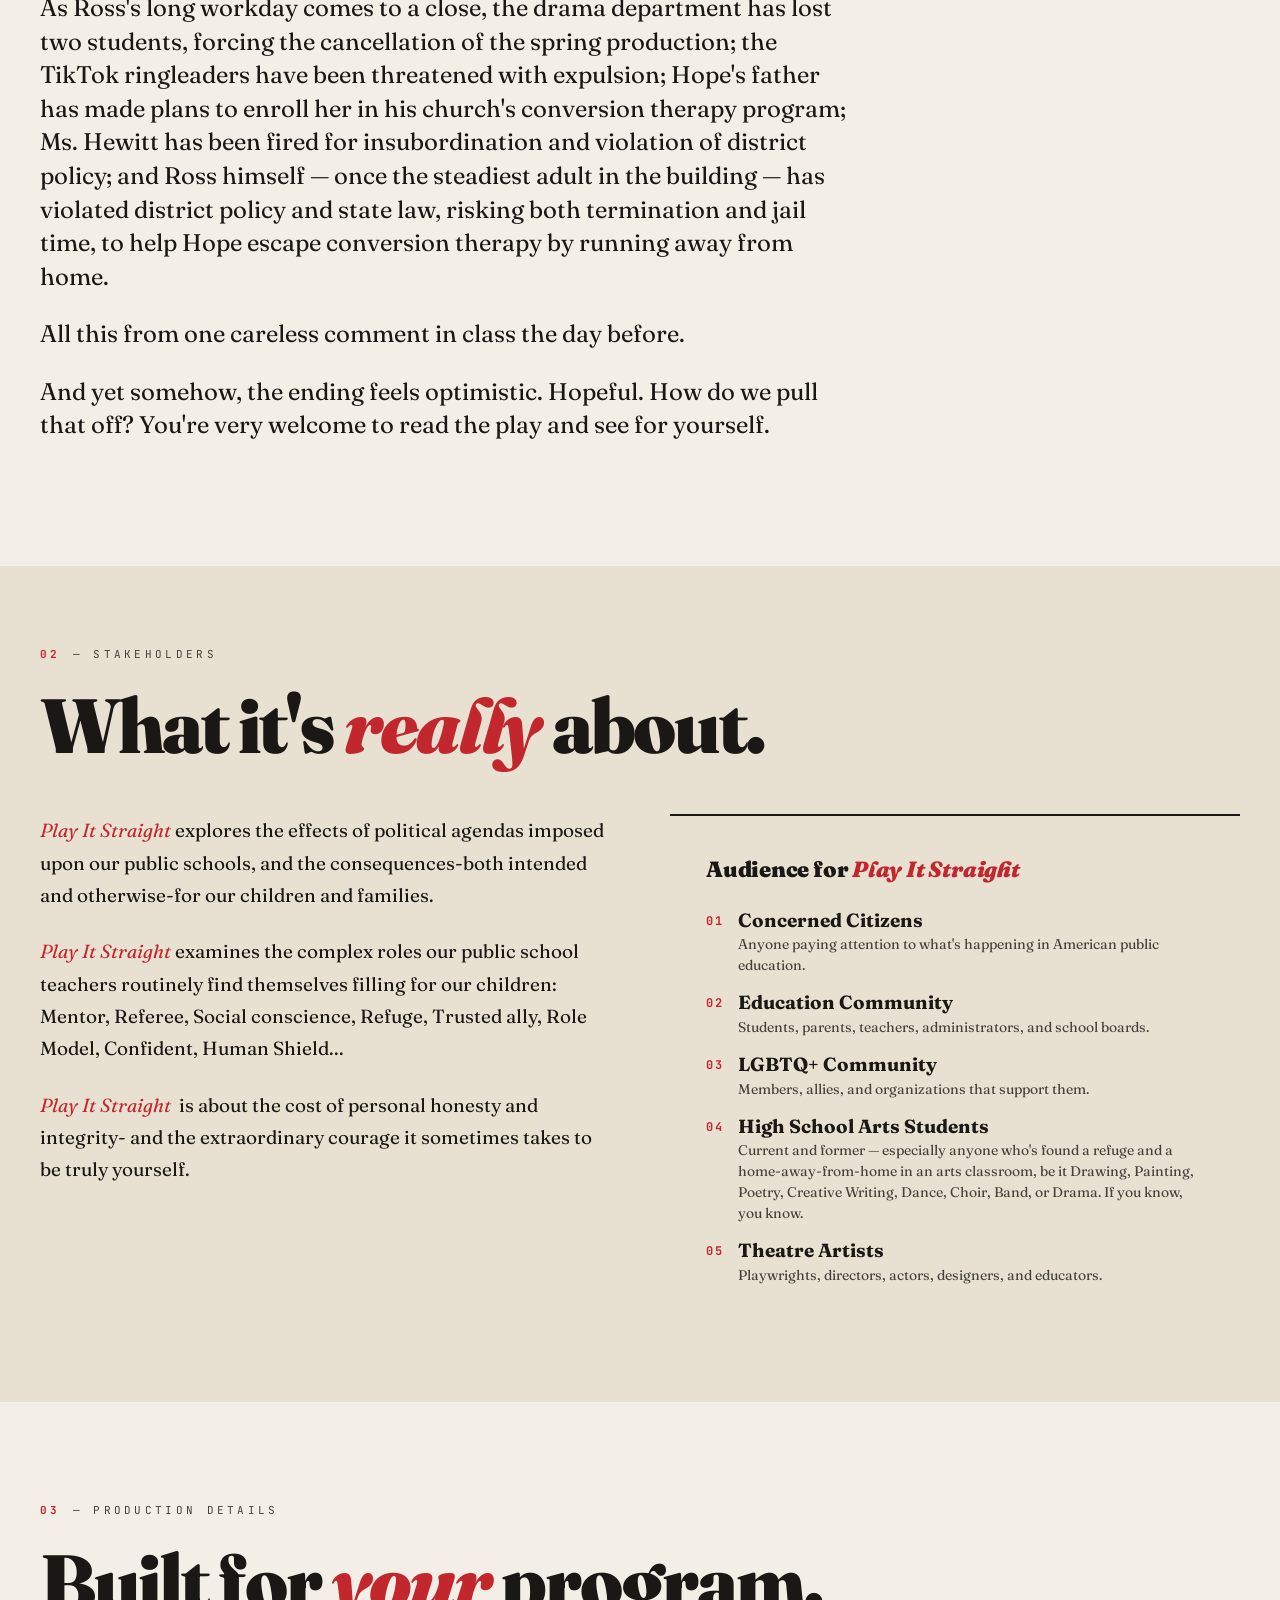
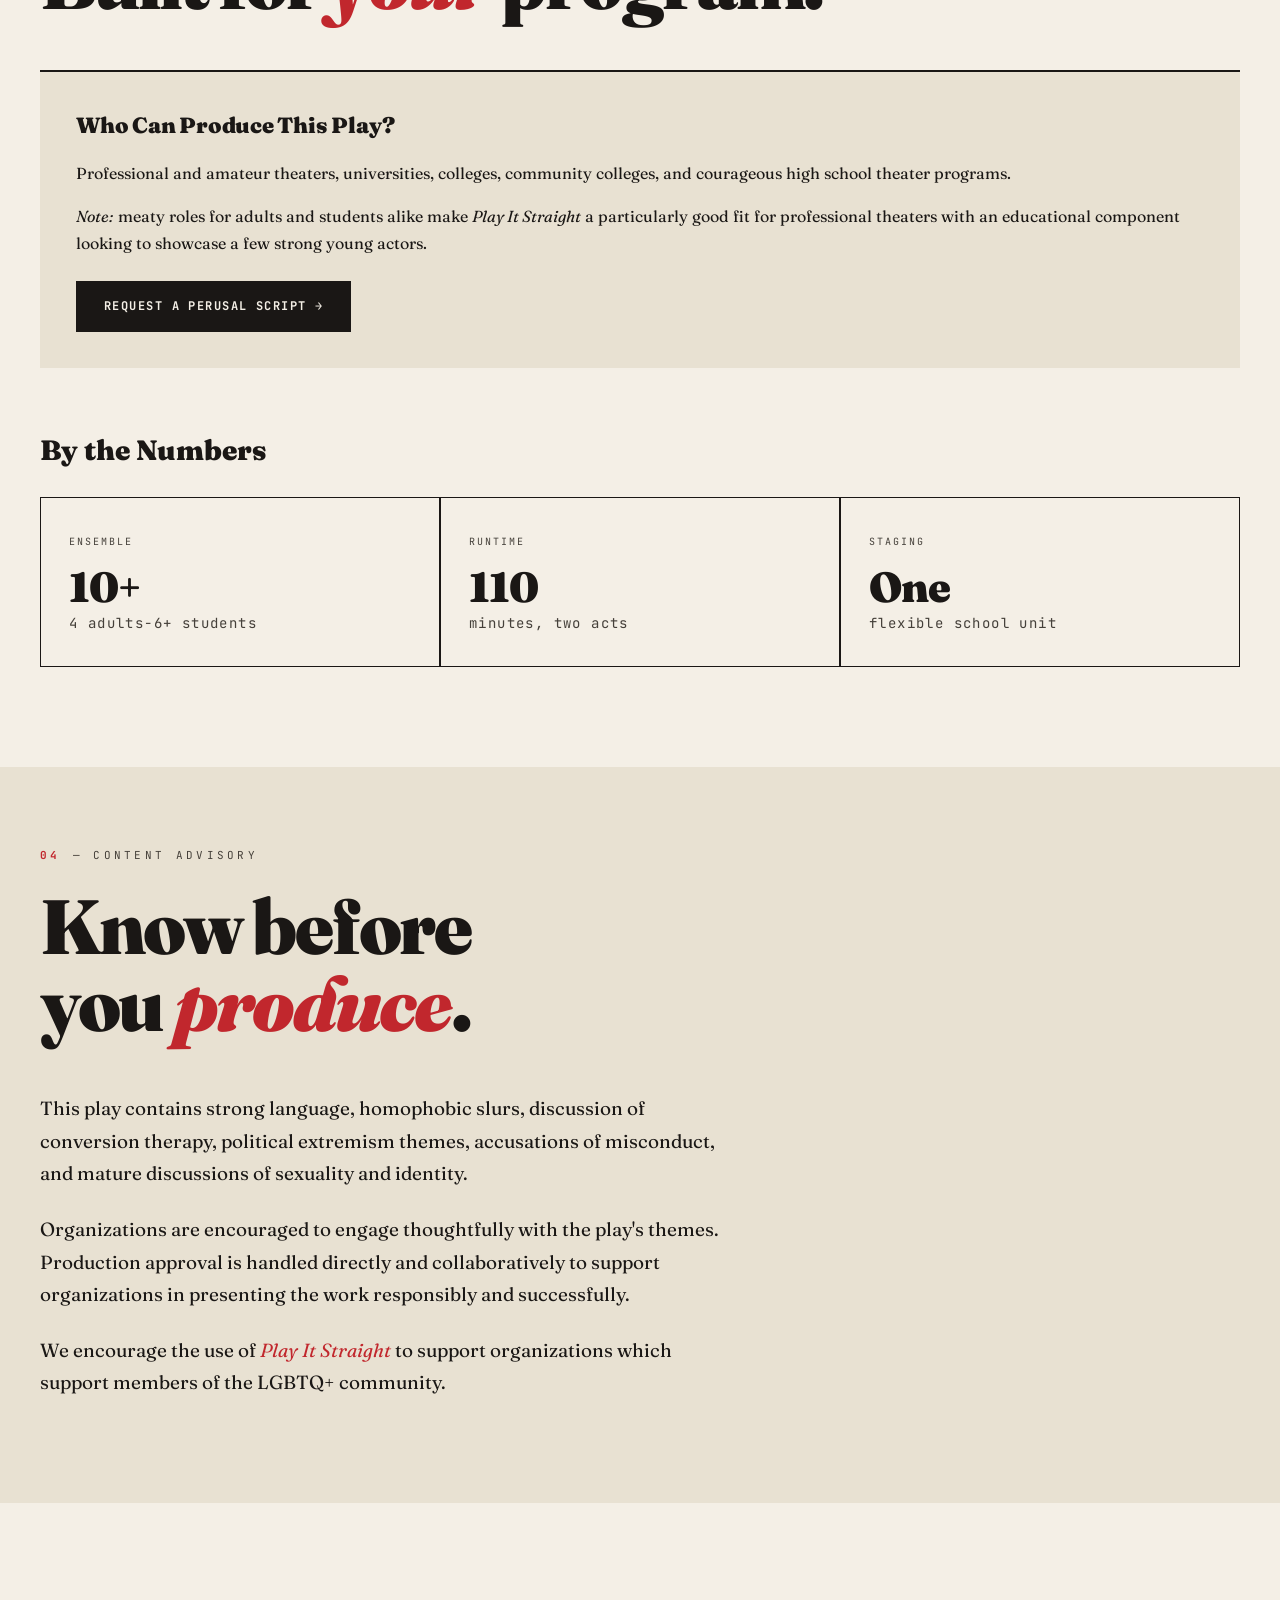
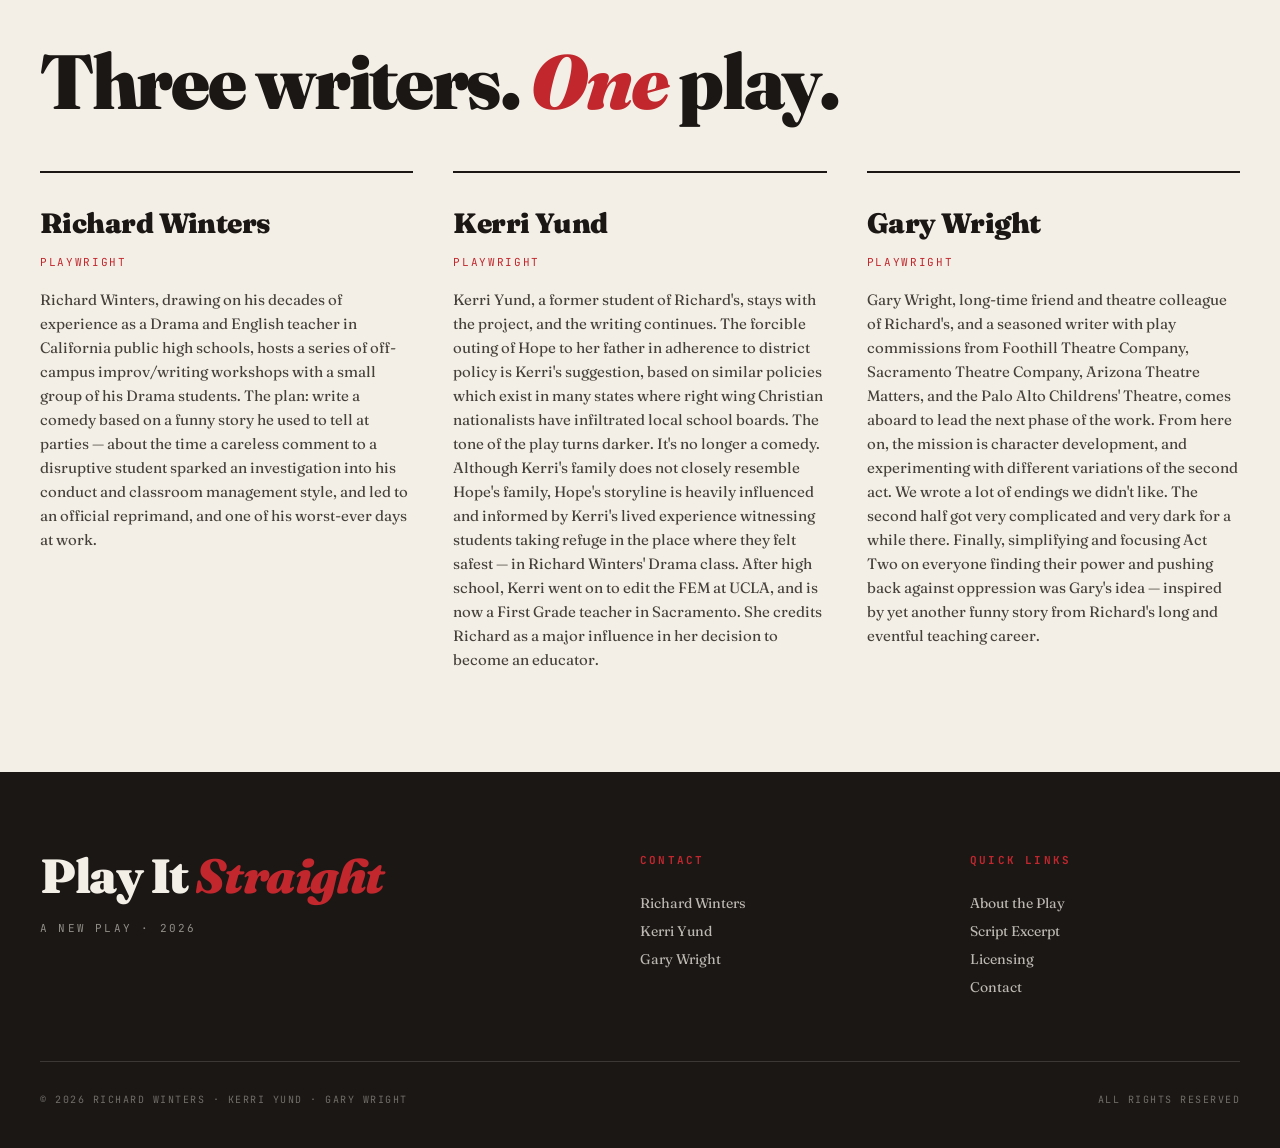
==== commit 6e59329b: "Synopsis: merge Hope's classmates paragraph into follow-up, restore font" ====
--- a/about.html
+++ b/about.html
@@ -486,8 +486,8 @@
 
       <div class="play-intro" style="grid-template-columns:1fr; max-width:820px;">
         <div>
-          <p class="lead">Mr. Ross urges his drama students to dig deep, speak from the heart, and embrace the chaos of creativity. But one day the chaos spins a bit out of control, and Ross snaps an inappropriate comment at a disruptive student. The next morning, a parent hears about it and files a complaint, which quickly snowballs into a formal administrative inquiry. One by one, every student in the advanced drama class is pulled into the office and questioned. The grilling fails to uncover any serious misconduct (because there is none), but there is some unanticipated fallout when Hope (Ross's advanced drama TA) tries to defend Ross by pointing out how much she loves his class because it's the only place on campus where it feels safe to be herself. "It's the only class I have with other gay kids," she says. This tribute to Ross's welcoming classroom atmosphere ripples through the whole school, and triggers a new district policy requiring the school to inform Hope's parents, within 72 hours, that she "believes she's gay."&nbsp;</p><div>&nbsp; &nbsp; &nbsp; Hope's classmates protest passionately and brainstorm ways to circumvent district policy and protect Hope's privacy.</div><p></p>
-          <p style="font-size:24px; line-height:1.4; font-weight:400;">After several terrible ideas, they finally hit upon a creative and effective way to push back — launching a TikTok challenge that strikes at the heart of the school's policy and brings the administrative office grinding to a halt. Inspired by the students' courage and moral clarity, Ms. Hewitt (the assistant principal) digs in her heels and refuses to out Hope to her father — leaving the principal to do the dirty work himself.</p>
+          <p class="lead">Mr. Ross urges his drama students to dig deep, speak from the heart, and embrace the chaos of creativity. But one day the chaos spins a bit out of control, and Ross snaps an inappropriate comment at a disruptive student. The next morning, a parent hears about it and files a complaint, which quickly snowballs into a formal administrative inquiry. One by one, every student in the advanced drama class is pulled into the office and questioned. The grilling fails to uncover any serious misconduct (because there is none), but there is some unanticipated fallout when Hope (Ross's advanced drama TA) tries to defend Ross by pointing out how much she loves his class because it's the only place on campus where it feels safe to be herself. "It's the only class I have with other gay kids," she says. This tribute to Ross's welcoming classroom atmosphere ripples through the whole school, and triggers a new district policy requiring the school to inform Hope's parents, within 72 hours, that she "believes she's gay."</p>
+          <p style="font-size:24px; line-height:1.4; font-weight:400;">Hope's classmates protest passionately and brainstorm ways to circumvent district policy and protect Hope's privacy. After several terrible ideas, they finally hit upon a creative and effective way to push back — launching a TikTok challenge that strikes at the heart of the school's policy and brings the administrative office grinding to a halt. Inspired by the students' courage and moral clarity, Ms. Hewitt (the assistant principal) digs in her heels and refuses to out Hope to her father — leaving the principal to do the dirty work himself.</p>
           <p style="font-size:24px; line-height:1.4; font-weight:400;">As Ross's long workday comes to a close, the drama department has lost two students, forcing the cancellation of the spring production; the TikTok ringleaders have been threatened with expulsion; Hope's father has made plans to enroll her in his church's conversion therapy program; Ms. Hewitt has been fired for insubordination and violation of district policy; and Ross himself — once the steadiest adult in the building — has violated district policy and state law, risking both termination and jail time, to help Hope escape conversion therapy by running away from home.</p>
           <p style="font-size:24px; line-height:1.4; font-weight:400;">All this from one careless comment in class the day before.</p>
           <p style="font-size:24px; line-height:1.4; font-weight:400;">And yet somehow, the ending feels optimistic. Hopeful. How do we pull that off? You're very welcome to read the play and see for yourself.</p>
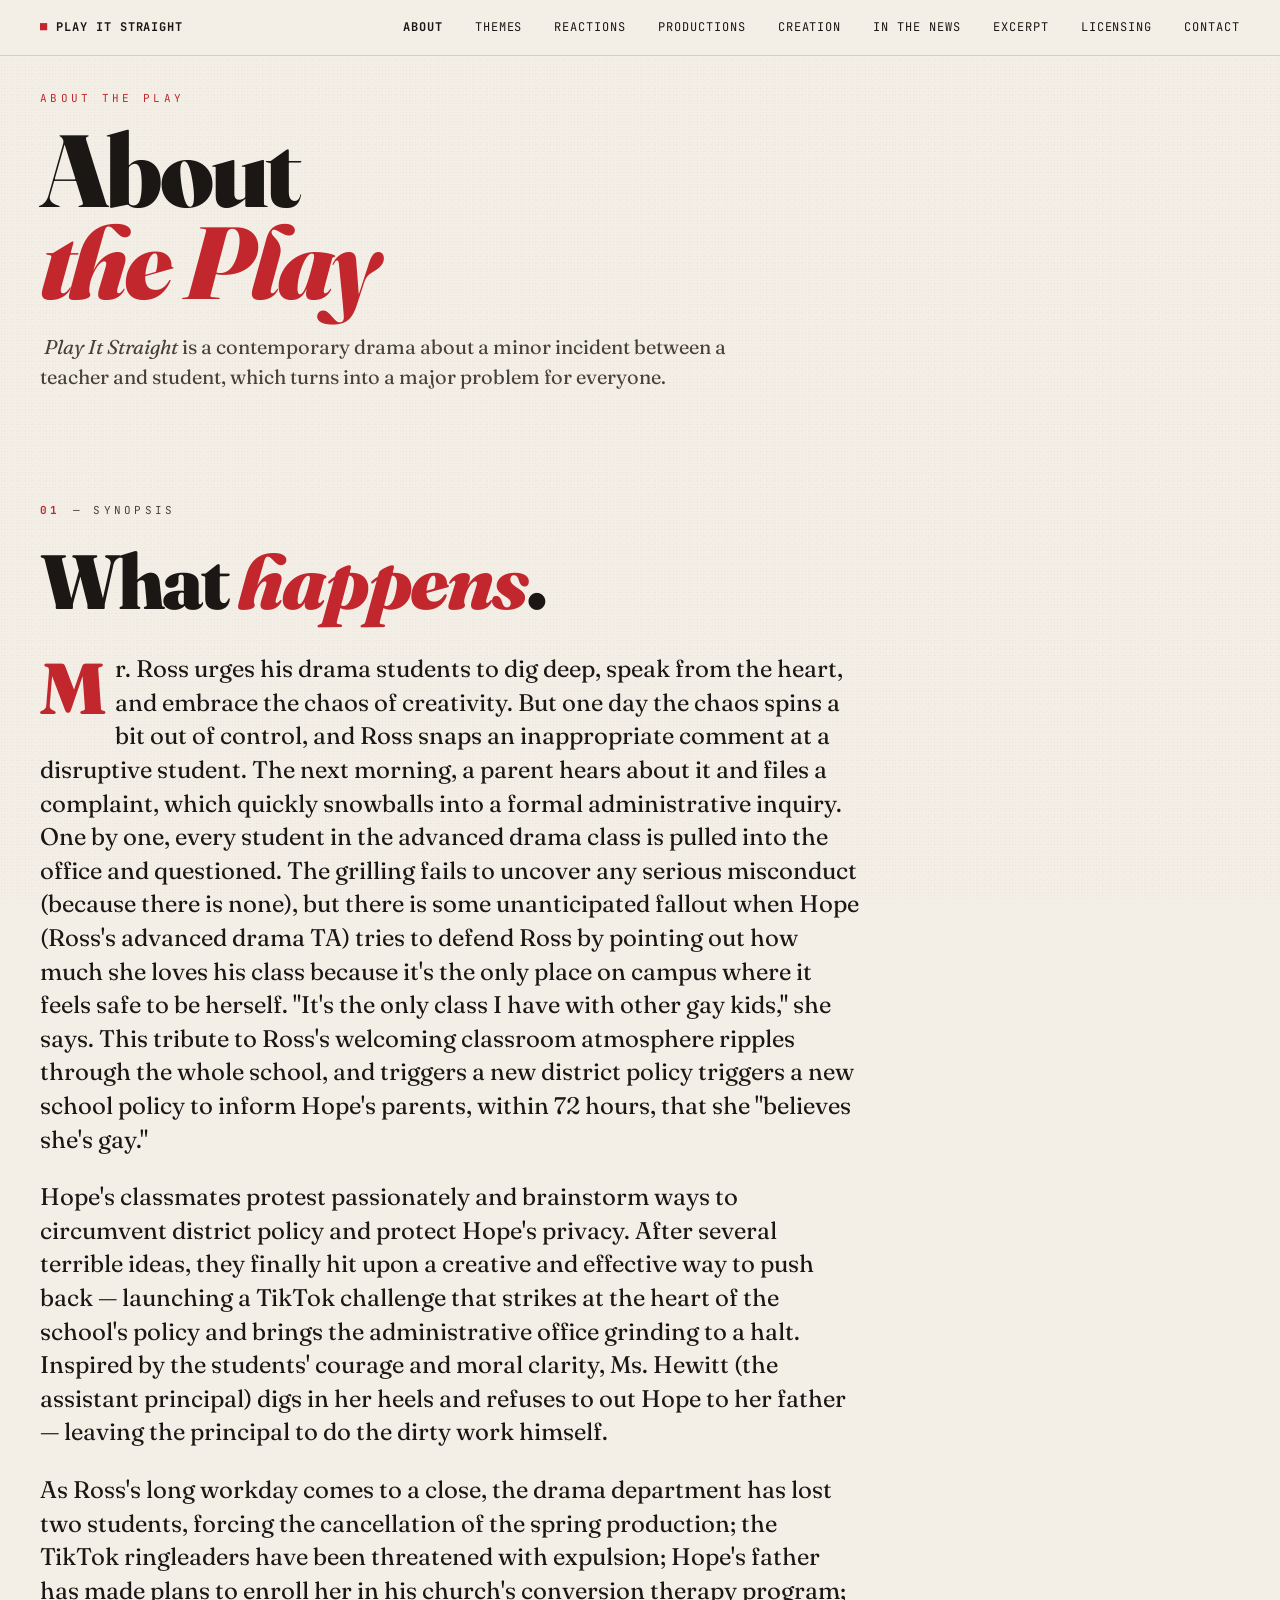
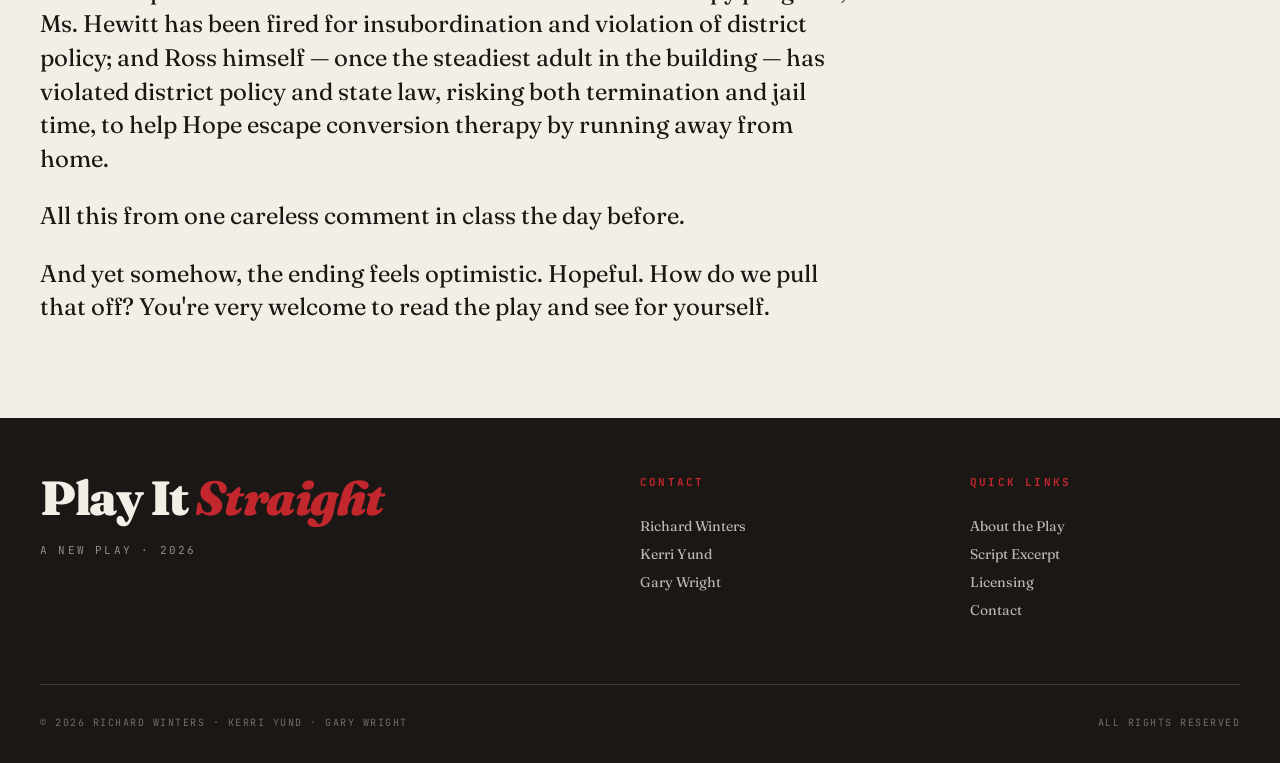
==== commit 96d32d9e: "Split About into Themes/Creation pages, restructure nav & Licensing, testimonials masonry, audience " ====
--- a/about.html
+++ b/about.html
@@ -454,6 +454,60 @@
       outline: 2px solid #c1272d;
       background: rgba(255,255,200,0.4);
     }
+  </style><style>
+    #edit-toolbar {
+      position: fixed; bottom: 20px; right: 20px; z-index: 99999;
+      display: flex; gap: 8px; align-items: center;
+      font-family: -apple-system, system-ui, sans-serif; font-size: 13px;
+    }
+    #edit-toolbar button {
+      background: #1a1715; color: #f4efe6; border: 1px solid #1a1715;
+      padding: 10px 14px; border-radius: 6px; cursor: pointer;
+      font: inherit; letter-spacing: 0.02em;
+      box-shadow: 0 4px 12px rgba(0,0,0,0.25);
+    }
+    #edit-toolbar button.primary { background: #c1272d; border-color: #c1272d; }
+    #edit-toolbar button:hover { opacity: 0.88; }
+    #edit-toolbar .status { color: #1a1715; background: rgba(244,239,230,0.95);
+      padding: 6px 10px; border-radius: 4px; }
+    body.editing [contenteditable="true"] {
+      outline: 1px dashed rgba(193,39,45,0.45);
+      outline-offset: 2px;
+    }
+    body.editing [contenteditable="true"]:hover {
+      outline: 1px solid rgba(193,39,45,0.85);
+    }
+    body.editing [contenteditable="true"]:focus {
+      outline: 2px solid #c1272d;
+      background: rgba(255,255,200,0.4);
+    }
+  </style><style>
+    #edit-toolbar {
+      position: fixed; bottom: 20px; right: 20px; z-index: 99999;
+      display: flex; gap: 8px; align-items: center;
+      font-family: -apple-system, system-ui, sans-serif; font-size: 13px;
+    }
+    #edit-toolbar button {
+      background: #1a1715; color: #f4efe6; border: 1px solid #1a1715;
+      padding: 10px 14px; border-radius: 6px; cursor: pointer;
+      font: inherit; letter-spacing: 0.02em;
+      box-shadow: 0 4px 12px rgba(0,0,0,0.25);
+    }
+    #edit-toolbar button.primary { background: #c1272d; border-color: #c1272d; }
+    #edit-toolbar button:hover { opacity: 0.88; }
+    #edit-toolbar .status { color: #1a1715; background: rgba(244,239,230,0.95);
+      padding: 6px 10px; border-radius: 4px; }
+    body.editing [contenteditable="true"] {
+      outline: 1px dashed rgba(193,39,45,0.45);
+      outline-offset: 2px;
+    }
+    body.editing [contenteditable="true"]:hover {
+      outline: 1px solid rgba(193,39,45,0.85);
+    }
+    body.editing [contenteditable="true"]:focus {
+      outline: 2px solid #c1272d;
+      background: rgba(255,255,200,0.4);
+    }
   </style></head>
 <body class="">
   <a class="skip-link" href="#main">Skip to content</a>
@@ -462,8 +516,10 @@
     <a href="index.html" class="logo">Play It Straight</a>
     <ul>
       <li><a href="about.html" class="active">About</a></li>
+      <li><a href="themes.html">Themes</a></li>
+      <li><a href="testimonials.html">Reactions</a></li>
       <li><a href="productions.html">Productions</a></li>
-      <li><a href="testimonials.html">Reactions</a></li>
+      <li><a href="writers.html">Creation</a></li>
       <li><a href="news.html">In The News</a></li>
       <li><a href="excerpt.html">Excerpt</a></li>
       <li><a href="licensing.html">Licensing</a></li>
@@ -486,134 +542,11 @@
 
       <div class="play-intro" style="grid-template-columns:1fr; max-width:820px;">
         <div>
-          <p class="lead">Mr. Ross urges his drama students to dig deep, speak from the heart, and embrace the chaos of creativity. But one day the chaos spins a bit out of control, and Ross snaps an inappropriate comment at a disruptive student. The next morning, a parent hears about it and files a complaint, which quickly snowballs into a formal administrative inquiry. One by one, every student in the advanced drama class is pulled into the office and questioned. The grilling fails to uncover any serious misconduct (because there is none), but there is some unanticipated fallout when Hope (Ross's advanced drama TA) tries to defend Ross by pointing out how much she loves his class because it's the only place on campus where it feels safe to be herself. "It's the only class I have with other gay kids," she says. This tribute to Ross's welcoming classroom atmosphere ripples through the whole school, and triggers a new district policy requiring the school to inform Hope's parents, within 72 hours, that she "believes she's gay."</p>
+          <p class="lead">Mr. Ross urges his drama students to dig deep, speak from the heart, and embrace the chaos of creativity. But one day the chaos spins a bit out of control, and Ross snaps an inappropriate comment at a disruptive student. The next morning, a parent hears about it and files a complaint, which quickly snowballs into a formal administrative inquiry. One by one, every student in the advanced drama class is pulled into the office and questioned. The grilling fails to uncover any serious misconduct (because there is none), but there is some unanticipated fallout when Hope (Ross's advanced drama TA) tries to defend Ross by pointing out how much she loves his class because it's the only place on campus where it feels safe to be herself. "It's the only class I have with other gay kids," she says. This tribute to Ross's welcoming classroom atmosphere ripples through the whole school, and triggers a new district policy triggers a new school policy to inform Hope's parents, within 72 hours, that she "believes she's gay."</p>
           <p style="font-size:24px; line-height:1.4; font-weight:400;">Hope's classmates protest passionately and brainstorm ways to circumvent district policy and protect Hope's privacy. After several terrible ideas, they finally hit upon a creative and effective way to push back — launching a TikTok challenge that strikes at the heart of the school's policy and brings the administrative office grinding to a halt. Inspired by the students' courage and moral clarity, Ms. Hewitt (the assistant principal) digs in her heels and refuses to out Hope to her father — leaving the principal to do the dirty work himself.</p>
           <p style="font-size:24px; line-height:1.4; font-weight:400;">As Ross's long workday comes to a close, the drama department has lost two students, forcing the cancellation of the spring production; the TikTok ringleaders have been threatened with expulsion; Hope's father has made plans to enroll her in his church's conversion therapy program; Ms. Hewitt has been fired for insubordination and violation of district policy; and Ross himself — once the steadiest adult in the building — has violated district policy and state law, risking both termination and jail time, to help Hope escape conversion therapy by running away from home.</p>
           <p style="font-size:24px; line-height:1.4; font-weight:400;">All this from one careless comment in class the day before.</p>
           <p style="font-size:24px; line-height:1.4; font-weight:400;">And yet somehow, the ending feels optimistic. Hopeful. How do we pull that off? You're very welcome to read the play and see for yourself.</p>
-        </div>
-      </div>
-    </section>
-
-    <!-- STUDENT-CENTERED VERSION -->
-    <div class="section-alt">
-      <div class="inner reveal visible">
-        <div class="section-label"><span class="num">02</span> — stakeholders</div>
-        <h2 class="section-heading">What it's <em style="color: #c1272d;">really</em> about.</h2>
-        <div class="grid-2">
-          <div>
-            <p style="font-size:19px; line-height:1.7; margin-bottom:24px;"><em style="color: #c1272d;">Play It Straight</em> explores the effects of political agendas imposed upon our public schools, and the consequences-both intended and otherwise-for our children and families.</p>
-            <p style="font-size:19px; line-height:1.7; margin-bottom:24px;"><em style="color: #c1272d;">Play It Straight</em> examines the complex roles our public school teachers routinely find themselves filling for our children: Mentor, Referee, Social conscience, Refuge, Trusted ally, Role Model, Confident, Human Shield...</p>
-            <p style="font-size:19px; line-height:1.7; margin-bottom:24px;"><em style="color: #c1272d;">Play It Straight</em>&nbsp; is about the cost of personal honesty and integrity- and the extraordinary courage it sometimes takes to be truly yourself.</p>
-          </div>
-          <div class="card">
-            <h3>Audience for <em style="color:#c1272d;">Play It Straight</em></h3>
-            <div style="display:grid; grid-template-columns:1fr; gap:14px; margin-top:20px;">
-              <div style="display:flex; gap:14px; align-items:flex-start;">
-                <span style="flex:0 0 auto; font-family:'JetBrains Mono',monospace; font-size:12px; letter-spacing:0.15em; color:#c1272d; font-weight:700; padding-top:4px;">01</span>
-                <div>
-                  <div style="font-family:'Fraunces',serif; font-size:19px; font-weight:700; line-height:1.3;">Concerned Citizens</div>
-                  <div style="font-size:14px; line-height:1.5; color:var(--ink-soft); margin-top:2px;">Anyone paying attention to what's happening in American public education.</div>
-                </div>
-              </div>
-              <div style="display:flex; gap:14px; align-items:flex-start;">
-                <span style="flex:0 0 auto; font-family:'JetBrains Mono',monospace; font-size:12px; letter-spacing:0.15em; color:#c1272d; font-weight:700; padding-top:4px;">02</span>
-                <div>
-                  <div style="font-family:'Fraunces',serif; font-size:19px; font-weight:700; line-height:1.3;">Education Community</div>
-                  <div style="font-size:14px; line-height:1.5; color:var(--ink-soft); margin-top:2px;">Students, parents, teachers, administrators, and school boards.</div>
-                </div>
-              </div>
-              <div style="display:flex; gap:14px; align-items:flex-start;">
-                <span style="flex:0 0 auto; font-family:'JetBrains Mono',monospace; font-size:12px; letter-spacing:0.15em; color:#c1272d; font-weight:700; padding-top:4px;">03</span>
-                <div>
-                  <div style="font-family:'Fraunces',serif; font-size:19px; font-weight:700; line-height:1.3;">LGBTQ+ Community</div>
-                  <div style="font-size:14px; line-height:1.5; color:var(--ink-soft); margin-top:2px;">Members, allies, and organizations that support them.</div>
-                </div>
-              </div>
-              <div style="display:flex; gap:14px; align-items:flex-start;">
-                <span style="flex:0 0 auto; font-family:'JetBrains Mono',monospace; font-size:12px; letter-spacing:0.15em; color:#c1272d; font-weight:700; padding-top:4px;">04</span>
-                <div>
-                  <div style="font-family:'Fraunces',serif; font-size:19px; font-weight:700; line-height:1.3;">High School Arts Students</div>
-                  <div style="font-size:14px; line-height:1.5; color:var(--ink-soft); margin-top:2px;">Current and former — especially anyone who's found a refuge and a home-away-from-home in an arts classroom, be it Drawing, Painting, Poetry, Creative Writing, Dance, Choir, Band, or Drama. If you know, you know.</div>
-                </div>
-              </div>
-              <div style="display:flex; gap:14px; align-items:flex-start;">
-                <span style="flex:0 0 auto; font-family:'JetBrains Mono',monospace; font-size:12px; letter-spacing:0.15em; color:#c1272d; font-weight:700; padding-top:4px;">05</span>
-                <div>
-                  <div style="font-family:'Fraunces',serif; font-size:19px; font-weight:700; line-height:1.3;">Theatre Artists</div>
-                  <div style="font-size:14px; line-height:1.5; color:var(--ink-soft); margin-top:2px;">Playwrights, directors, actors, designers, and educators.</div>
-                </div>
-              </div>
-            </div>
-          </div>
-        </div>
-      </div>
-    </div>
-
-    <!-- PRODUCTION DETAILS -->
-    <section class="reveal visible">
-      <div class="section-label"><span class="num">03</span> — Production Details</div>
-      <h2 class="section-heading">Built for <em>your</em> program.</h2>
-
-      <div class="grid-2" style="grid-template-columns:1fr;">
-        <div class="card">
-          <h3>Who Can Produce This Play?</h3>
-          <p style="font-size:16px; line-height:1.7; margin-bottom:16px;">Professional and amateur theaters, universities, colleges, community colleges, and courageous high school theater programs.</p>
-          <p style="font-size:16px; line-height:1.7; margin-bottom:24px;"><em>Note:</em> meaty roles for adults and students alike make <em>Play It Straight</em> a particularly good fit for professional theaters with an educational component looking to showcase a few strong young actors.</p>
-          <a href="contact.html" class="btn btn-primary">Request a Perusal Script →</a>
-        </div>
-      </div>
-
-      <h3 style="margin-top:60px; font-family:'Fraunces',serif; font-size:28px; font-weight:900;">By the Numbers</h3>
-      <div class="facts-grid" style="margin-top:24px; grid-template-columns:repeat(3,1fr);">
-        <div class="fact">
-          <div class="fact-label">Ensemble</div>
-          <div class="fact-value">10+<span class="unit">4 adults-6+ students</span></div>
-        </div>
-        <div class="fact">
-          <div class="fact-label">Runtime</div>
-          <div class="fact-value">110<span class="unit">minutes, two acts</span></div>
-        </div>
-        <div class="fact">
-          <div class="fact-label">Staging</div>
-          <div class="fact-value">One<span class="unit">flexible school unit</span></div>
-        </div>
-      </div>
-    </section>
-
-    <!-- CONTENT ADVISORY -->
-    <div class="section-alt">
-      <div class="inner reveal visible">
-        <div class="section-label"><span class="num">04</span> — Content Advisory</div>
-        <h2 class="section-heading">Know before<br>you <em>produce</em>.</h2>
-        <div style="max-width:700px;">
-          <p style="font-size:19px; line-height:1.7; margin-bottom:24px;">This play contains strong language, homophobic slurs, discussion of conversion therapy, political extremism themes, accusations of misconduct, and mature discussions of sexuality and identity.</p>
-          <p style="font-size:19px; line-height:1.7; margin-bottom:24px;">Organizations are encouraged to engage thoughtfully with the play's themes. Production approval is handled directly and collaboratively to support organizations in presenting the work responsibly and successfully.</p>
-          <p style="font-size:19px; line-height:1.7; margin-bottom:24px;">We encourage the use of <em style="color:#c1272d;">Play It Straight</em> to support organizations which support members of the LGBTQ+ community.</p>
-        </div>
-      </div>
-    </div>
-
-    <!-- WRITERS -->
-    <section id="writers" class="reveal visible">
-      <div class="section-label"><span class="num"><br></span></div>
-      <h2 class="section-heading">Three writers. <em>One</em> play.</h2>
-
-      <div class="playwrights-grid">
-        <div class="playwright">
-          <div class="playwright-name">Richard Winters</div>
-          <div class="playwright-role">Playwright</div>
-          <p class="playwright-bio">Richard Winters, drawing on his decades of experience as a Drama and English teacher in California public high schools, hosts a series of off-campus improv/writing workshops with a small group of his Drama students. The plan: write a comedy based on a funny story he used to tell at parties — about the time a careless comment to a disruptive student sparked an investigation into his conduct and classroom management style, and led to an official reprimand, and one of his worst-ever days at work.</p>
-        </div>
-        <div class="playwright">
-          <div class="playwright-name">Kerri Yund</div>
-          <div class="playwright-role">Playwright</div>
-          <p class="playwright-bio">Kerri Yund, a former student of Richard's, stays with the project, and the writing continues. The forcible outing of Hope to her father in adherence to district policy is Kerri's suggestion, based on similar policies which exist in many states where right wing Christian nationalists have infiltrated local school boards. The tone of the play turns darker. It's no longer a comedy. Although Kerri's family does not closely resemble Hope's family, Hope's storyline is heavily influenced and informed by Kerri's lived experience witnessing students taking refuge in the place where they felt safest — in Richard Winters' Drama class. After high school, Kerri went on to edit the FEM at UCLA, and is now a First Grade teacher in Sacramento. She credits Richard as a major influence in her decision to become an educator.</p>
-        </div>
-        <div class="playwright">
-          <div class="playwright-name">Gary Wright</div>
-          <div class="playwright-role">Playwright</div>
-          <p class="playwright-bio">Gary Wright, long-time friend and theatre colleague of Richard's, and a seasoned writer with play commissions from Foothill Theatre Company, Sacramento Theatre Company, Arizona Theatre Matters, and the Palo Alto Childrens' Theatre, comes aboard to lead the next phase of the work. From here on, the mission is character development, and experimenting with different variations of the second act. We wrote a lot of endings we didn't like. The second half got very complicated and very dark for a while there. Finally, simplifying and focusing Act Two on everyone finding their power and pushing back against oppression was Gary's idea — inspired by yet another funny story from Richard's long and eventful teaching career.</p>
         </div>
       </div>
     </section>
--- a/css/styles.css
+++ b/css/styles.css
@@ -93,13 +93,13 @@
 }
 
 nav a {
-  color: var(--ink-soft);
+  color: var(--ink);
   text-decoration: none;
   transition: color 0.2s;
 }
 
-nav a:hover,
-nav a.active { color: var(--blood); }
+nav a:hover { color: var(--blood); }
+nav a.active { color: var(--ink); font-weight: 700; }
 
 /* ===== HERO (home page) ===== */
 .hero {
@@ -166,10 +166,11 @@
   border-left: 1px solid var(--ink);
   padding-left: 24px;
   font-family: 'JetBrains Mono', monospace;
-  font-size: 12px;
+  font-size: 14px;
   letter-spacing: 0.05em;
   line-height: 2;
-  color: var(--ink-soft);
+  color: var(--blood);
+  font-weight: 700;
 }
 
 .hero-facts strong {
@@ -189,7 +190,7 @@
 
 /* ===== PAGE HEADER (inner pages) ===== */
 .page-header {
-  padding: 140px 40px 60px;
+  padding: 90px 40px 40px;
   position: relative;
   z-index: 2;
   max-width: 1280px;
@@ -321,7 +322,7 @@
 
 /* ===== SECTIONS ===== */
 section {
-  padding: 100px 40px;
+  padding: 70px 40px;
   max-width: 1280px;
   margin: 0 auto;
   position: relative;
@@ -348,7 +349,7 @@
   font-size: clamp(42px, 6vw, 78px);
   line-height: 1;
   letter-spacing: -0.03em;
-  margin-bottom: 50px;
+  margin-bottom: 32px;
   max-width: 900px;
 }
 
@@ -358,7 +359,7 @@
 .section-alt {
   background: var(--paper-dark);
   max-width: none;
-  padding: 80px 40px;
+  padding: 56px 40px;
   position: relative;
   z-index: 2;
 }
@@ -430,7 +431,7 @@
 .excerpt-block {
   background: var(--paper);
   color: var(--ink);
-  padding: 100px 40px;
+  padding: 70px 40px;
   position: relative;
   z-index: 2;
   border-top: 1px solid rgba(26, 23, 21, 0.12);
@@ -496,7 +497,7 @@
 .script-page {
   background: var(--paper);
   color: var(--ink);
-  padding: 80px 40px;
+  padding: 56px 40px;
   position: relative;
   z-index: 2;
   border-top: 1px solid rgba(26, 23, 21, 0.12);
@@ -514,8 +515,8 @@
   letter-spacing: 0.3em;
   text-transform: uppercase;
   color: var(--blood);
-  margin-bottom: 32px;
-  margin-top: 60px;
+  margin-bottom: 24px;
+  margin-top: 40px;
   border-top: 1px solid rgba(26, 23, 21, 0.15);
   padding-top: 32px;
 }
@@ -558,7 +559,7 @@
   gap: 2px;
   background: var(--ink);
   border: 1px solid var(--ink);
-  margin-top: 60px;
+  margin-top: 40px;
 }
 
 .fact {
@@ -696,16 +697,22 @@
 
 /* ===== TESTIMONIALS ===== */
 .testimonials-grid {
-  display: grid;
-  grid-template-columns: 1fr 1fr;
-  gap: 2px;
-  background: var(--ink);
-  border: 1px solid var(--ink);
+  column-count: 2;
+  column-gap: 24px;
+}
+
+.testimonials-grid .testimonial-card {
+  break-inside: avoid;
+  display: inline-block;
+  width: 100%;
+  margin: 0 0 24px;
 }
 
 .testimonial-card {
   background: var(--paper);
   padding: 40px;
+  border: 1px solid rgba(26, 23, 21, 0.12);
+  border-radius: 4px;
   transition: background 0.2s;
 }
 
@@ -917,7 +924,7 @@
 /* ===== CTA BLOCK ===== */
 .cta-block {
   text-align: center;
-  padding: 120px 40px;
+  padding: 80px 40px;
   position: relative;
   z-index: 2;
   max-width: none;
@@ -942,14 +949,14 @@
   letter-spacing: 0.2em;
   text-transform: uppercase;
   color: var(--ink-soft);
-  margin-bottom: 60px;
+  margin-bottom: 40px;
 }
 
 /* ===== FOOTER ===== */
 footer {
   background: var(--ink);
   color: var(--paper);
-  padding: 80px 40px 40px;
+  padding: 56px 40px 32px;
   position: relative;
   z-index: 2;
 }
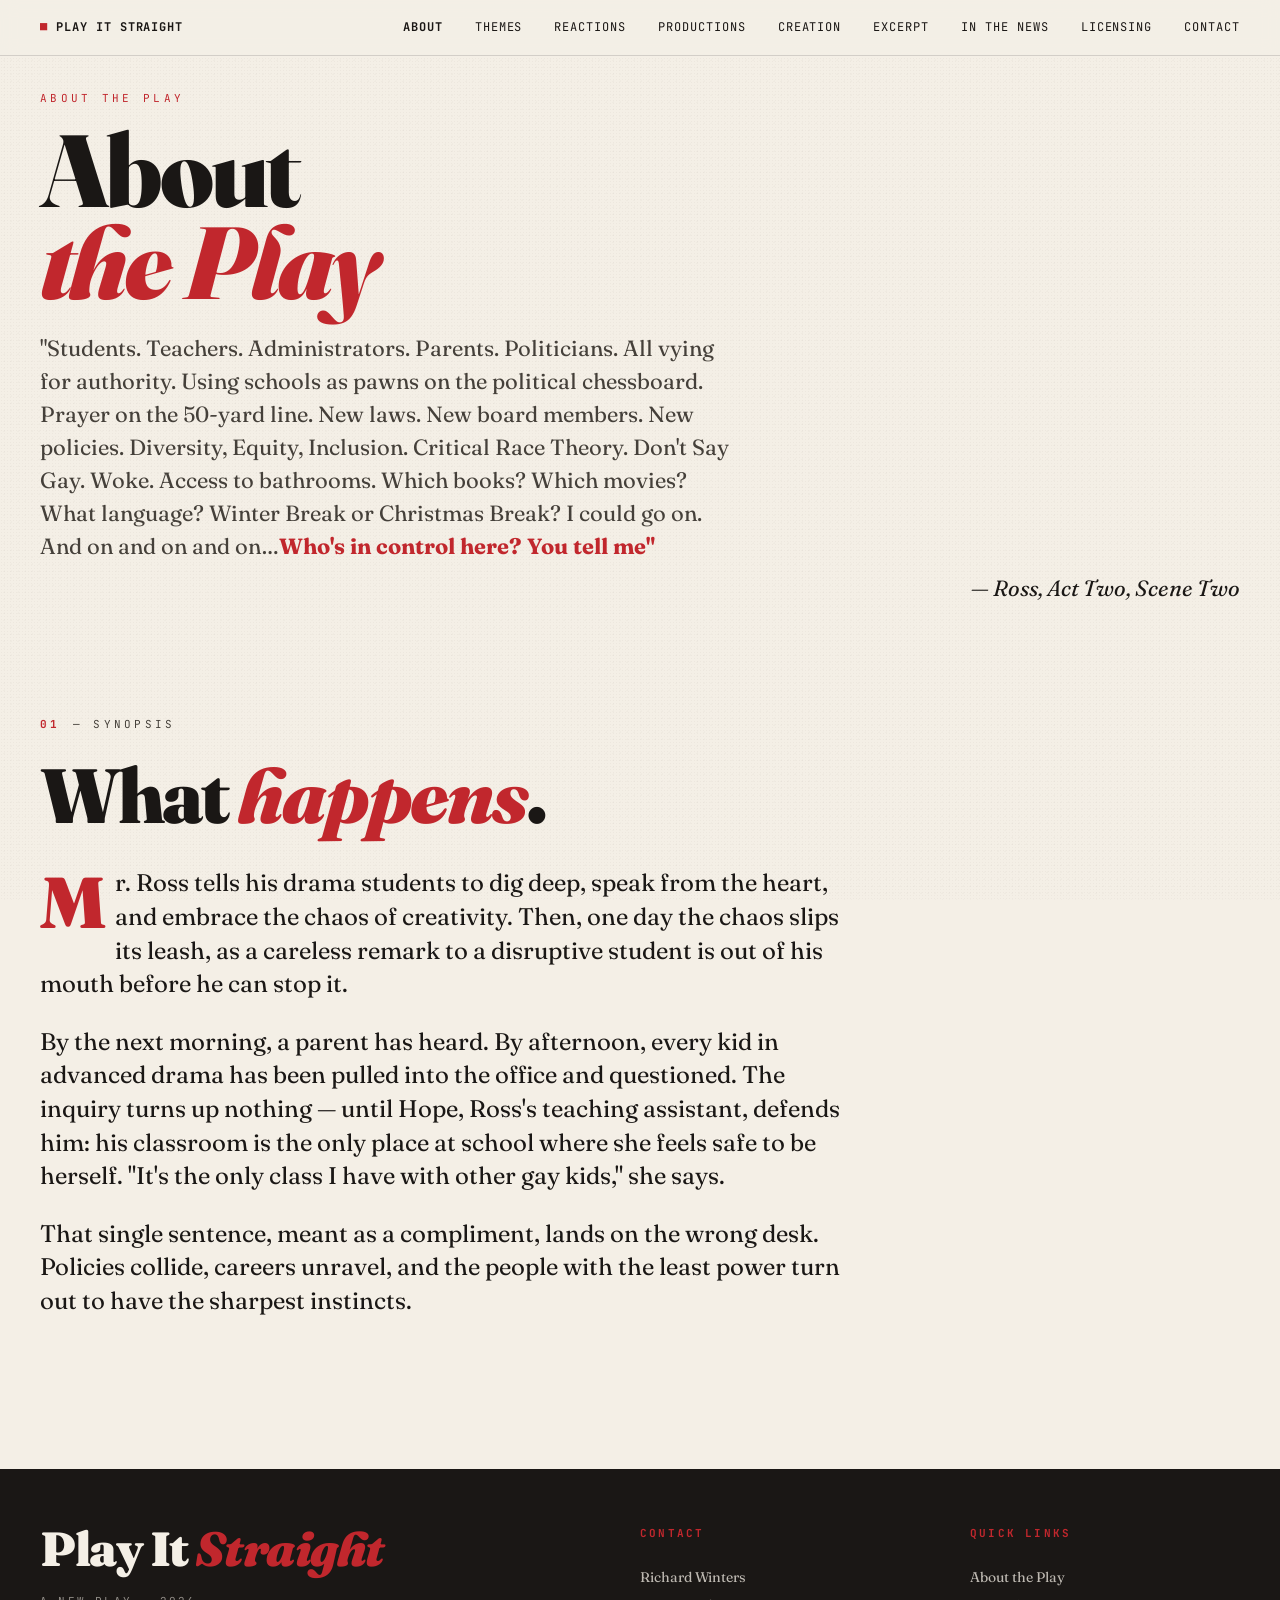
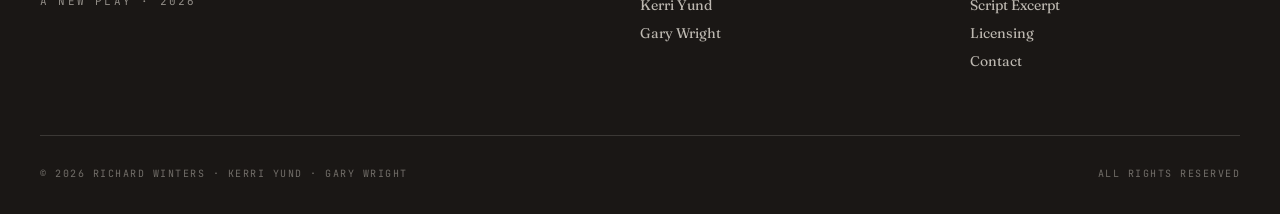
==== commit 9ec8457f: "About: rewrite header + synopsis, add Ross Act 2 attribution, misc font fixes; nav swap; photo layou" ====
--- a/about.html
+++ b/about.html
@@ -508,6 +508,114 @@
       outline: 2px solid #c1272d;
       background: rgba(255,255,200,0.4);
     }
+  </style><style>
+    #edit-toolbar {
+      position: fixed; bottom: 20px; right: 20px; z-index: 99999;
+      display: flex; gap: 8px; align-items: center;
+      font-family: -apple-system, system-ui, sans-serif; font-size: 13px;
+    }
+    #edit-toolbar button {
+      background: #1a1715; color: #f4efe6; border: 1px solid #1a1715;
+      padding: 10px 14px; border-radius: 6px; cursor: pointer;
+      font: inherit; letter-spacing: 0.02em;
+      box-shadow: 0 4px 12px rgba(0,0,0,0.25);
+    }
+    #edit-toolbar button.primary { background: #c1272d; border-color: #c1272d; }
+    #edit-toolbar button:hover { opacity: 0.88; }
+    #edit-toolbar .status { color: #1a1715; background: rgba(244,239,230,0.95);
+      padding: 6px 10px; border-radius: 4px; }
+    body.editing [contenteditable="true"] {
+      outline: 1px dashed rgba(193,39,45,0.45);
+      outline-offset: 2px;
+    }
+    body.editing [contenteditable="true"]:hover {
+      outline: 1px solid rgba(193,39,45,0.85);
+    }
+    body.editing [contenteditable="true"]:focus {
+      outline: 2px solid #c1272d;
+      background: rgba(255,255,200,0.4);
+    }
+  </style><style>
+    #edit-toolbar {
+      position: fixed; bottom: 20px; right: 20px; z-index: 99999;
+      display: flex; gap: 8px; align-items: center;
+      font-family: -apple-system, system-ui, sans-serif; font-size: 13px;
+    }
+    #edit-toolbar button {
+      background: #1a1715; color: #f4efe6; border: 1px solid #1a1715;
+      padding: 10px 14px; border-radius: 6px; cursor: pointer;
+      font: inherit; letter-spacing: 0.02em;
+      box-shadow: 0 4px 12px rgba(0,0,0,0.25);
+    }
+    #edit-toolbar button.primary { background: #c1272d; border-color: #c1272d; }
+    #edit-toolbar button:hover { opacity: 0.88; }
+    #edit-toolbar .status { color: #1a1715; background: rgba(244,239,230,0.95);
+      padding: 6px 10px; border-radius: 4px; }
+    body.editing [contenteditable="true"] {
+      outline: 1px dashed rgba(193,39,45,0.45);
+      outline-offset: 2px;
+    }
+    body.editing [contenteditable="true"]:hover {
+      outline: 1px solid rgba(193,39,45,0.85);
+    }
+    body.editing [contenteditable="true"]:focus {
+      outline: 2px solid #c1272d;
+      background: rgba(255,255,200,0.4);
+    }
+  </style><style>
+    #edit-toolbar {
+      position: fixed; bottom: 20px; right: 20px; z-index: 99999;
+      display: flex; gap: 8px; align-items: center;
+      font-family: -apple-system, system-ui, sans-serif; font-size: 13px;
+    }
+    #edit-toolbar button {
+      background: #1a1715; color: #f4efe6; border: 1px solid #1a1715;
+      padding: 10px 14px; border-radius: 6px; cursor: pointer;
+      font: inherit; letter-spacing: 0.02em;
+      box-shadow: 0 4px 12px rgba(0,0,0,0.25);
+    }
+    #edit-toolbar button.primary { background: #c1272d; border-color: #c1272d; }
+    #edit-toolbar button:hover { opacity: 0.88; }
+    #edit-toolbar .status { color: #1a1715; background: rgba(244,239,230,0.95);
+      padding: 6px 10px; border-radius: 4px; }
+    body.editing [contenteditable="true"] {
+      outline: 1px dashed rgba(193,39,45,0.45);
+      outline-offset: 2px;
+    }
+    body.editing [contenteditable="true"]:hover {
+      outline: 1px solid rgba(193,39,45,0.85);
+    }
+    body.editing [contenteditable="true"]:focus {
+      outline: 2px solid #c1272d;
+      background: rgba(255,255,200,0.4);
+    }
+  </style><style>
+    #edit-toolbar {
+      position: fixed; bottom: 20px; right: 20px; z-index: 99999;
+      display: flex; gap: 8px; align-items: center;
+      font-family: -apple-system, system-ui, sans-serif; font-size: 13px;
+    }
+    #edit-toolbar button {
+      background: #1a1715; color: #f4efe6; border: 1px solid #1a1715;
+      padding: 10px 14px; border-radius: 6px; cursor: pointer;
+      font: inherit; letter-spacing: 0.02em;
+      box-shadow: 0 4px 12px rgba(0,0,0,0.25);
+    }
+    #edit-toolbar button.primary { background: #c1272d; border-color: #c1272d; }
+    #edit-toolbar button:hover { opacity: 0.88; }
+    #edit-toolbar .status { color: #1a1715; background: rgba(244,239,230,0.95);
+      padding: 6px 10px; border-radius: 4px; }
+    body.editing [contenteditable="true"] {
+      outline: 1px dashed rgba(193,39,45,0.45);
+      outline-offset: 2px;
+    }
+    body.editing [contenteditable="true"]:hover {
+      outline: 1px solid rgba(193,39,45,0.85);
+    }
+    body.editing [contenteditable="true"]:focus {
+      outline: 2px solid #c1272d;
+      background: rgba(255,255,200,0.4);
+    }
   </style></head>
 <body class="">
   <a class="skip-link" href="#main">Skip to content</a>
@@ -520,8 +628,8 @@
       <li><a href="testimonials.html">Reactions</a></li>
       <li><a href="productions.html">Productions</a></li>
       <li><a href="writers.html">Creation</a></li>
+      <li><a href="excerpt.html">Excerpt</a></li>
       <li><a href="news.html">In The News</a></li>
-      <li><a href="excerpt.html">Excerpt</a></li>
       <li><a href="licensing.html">Licensing</a></li>
       <li><a href="contact.html">Contact</a></li>
     </ul>
@@ -532,7 +640,10 @@
     <div class="page-header">
       <div class="page-label">About the Play</div>
       <h1>About<br><em style="font-style:italic; color:var(--blood);">the Play</em></h1>
-      <p>&nbsp;<em>Play It Straight</em> is a contemporary drama about a minor incident between a teacher and student, which turns into a major problem for everyone.</p>
+      <p style="font-family:'Fraunces',serif; font-size:22px; line-height:1.5;">"Students. Teachers. Administrators. Parents. Politicians. All vying for authority. Using schools as pawns on the political chessboard. Prayer on the 50-yard line. New laws. New board members. New policies. Diversity, Equity, Inclusion. Critical Race Theory. Don't Say Gay. Woke. Access to bathrooms. Which books? Which movies? What language? Winter Break or Christmas Break? I could go on. And on and on and on…<span style="color: rgb(193, 39, 45); font-weight: 700;">Who's in control here? You tell me"</span></p>
+      <div style="display:flex; justify-content:flex-end; margin-top:8px;">
+        <span style="color:var(--ink); font-family:'Fraunces',serif; font-size:22px; font-style:italic;">— Ross, Act Two, Scene Two</span>
+      </div>
     </div>
 
     <!-- SYNOPSIS -->
@@ -542,11 +653,10 @@
 
       <div class="play-intro" style="grid-template-columns:1fr; max-width:820px;">
         <div>
-          <p class="lead">Mr. Ross urges his drama students to dig deep, speak from the heart, and embrace the chaos of creativity. But one day the chaos spins a bit out of control, and Ross snaps an inappropriate comment at a disruptive student. The next morning, a parent hears about it and files a complaint, which quickly snowballs into a formal administrative inquiry. One by one, every student in the advanced drama class is pulled into the office and questioned. The grilling fails to uncover any serious misconduct (because there is none), but there is some unanticipated fallout when Hope (Ross's advanced drama TA) tries to defend Ross by pointing out how much she loves his class because it's the only place on campus where it feels safe to be herself. "It's the only class I have with other gay kids," she says. This tribute to Ross's welcoming classroom atmosphere ripples through the whole school, and triggers a new district policy triggers a new school policy to inform Hope's parents, within 72 hours, that she "believes she's gay."</p>
-          <p style="font-size:24px; line-height:1.4; font-weight:400;">Hope's classmates protest passionately and brainstorm ways to circumvent district policy and protect Hope's privacy. After several terrible ideas, they finally hit upon a creative and effective way to push back — launching a TikTok challenge that strikes at the heart of the school's policy and brings the administrative office grinding to a halt. Inspired by the students' courage and moral clarity, Ms. Hewitt (the assistant principal) digs in her heels and refuses to out Hope to her father — leaving the principal to do the dirty work himself.</p>
-          <p style="font-size:24px; line-height:1.4; font-weight:400;">As Ross's long workday comes to a close, the drama department has lost two students, forcing the cancellation of the spring production; the TikTok ringleaders have been threatened with expulsion; Hope's father has made plans to enroll her in his church's conversion therapy program; Ms. Hewitt has been fired for insubordination and violation of district policy; and Ross himself — once the steadiest adult in the building — has violated district policy and state law, risking both termination and jail time, to help Hope escape conversion therapy by running away from home.</p>
-          <p style="font-size:24px; line-height:1.4; font-weight:400;">All this from one careless comment in class the day before.</p>
-          <p style="font-size:24px; line-height:1.4; font-weight:400;">And yet somehow, the ending feels optimistic. Hopeful. How do we pull that off? You're very welcome to read the play and see for yourself.</p>
+          <p class="lead">Mr. Ross tells his drama students to dig deep, speak from the heart, and embrace the chaos of creativity. Then, one day the chaos slips its leash, as a careless remark to a disruptive student is out of his mouth before he can stop it.</p>
+          <p style="font-size:24px; line-height:1.4; font-weight:400;">By the next morning, a parent has heard. By afternoon, every kid in advanced drama has been pulled into the office and questioned. The inquiry turns up nothing — until Hope, Ross's teaching assistant, defends him: his classroom is the only place at school where she feels safe to be herself. "It's the only class I have with other gay kids," she says.</p>
+          <p style="font-size:24px; line-height:1.4; font-weight:400;">That single sentence, meant as a compliment, lands on the wrong desk. Policies collide, careers unravel, and the people with the least power turn out to have the sharpest instincts.</p>
+          <p style="font-size:24px; line-height:1.4; font-weight:400;"><br></p>
         </div>
       </div>
     </section>
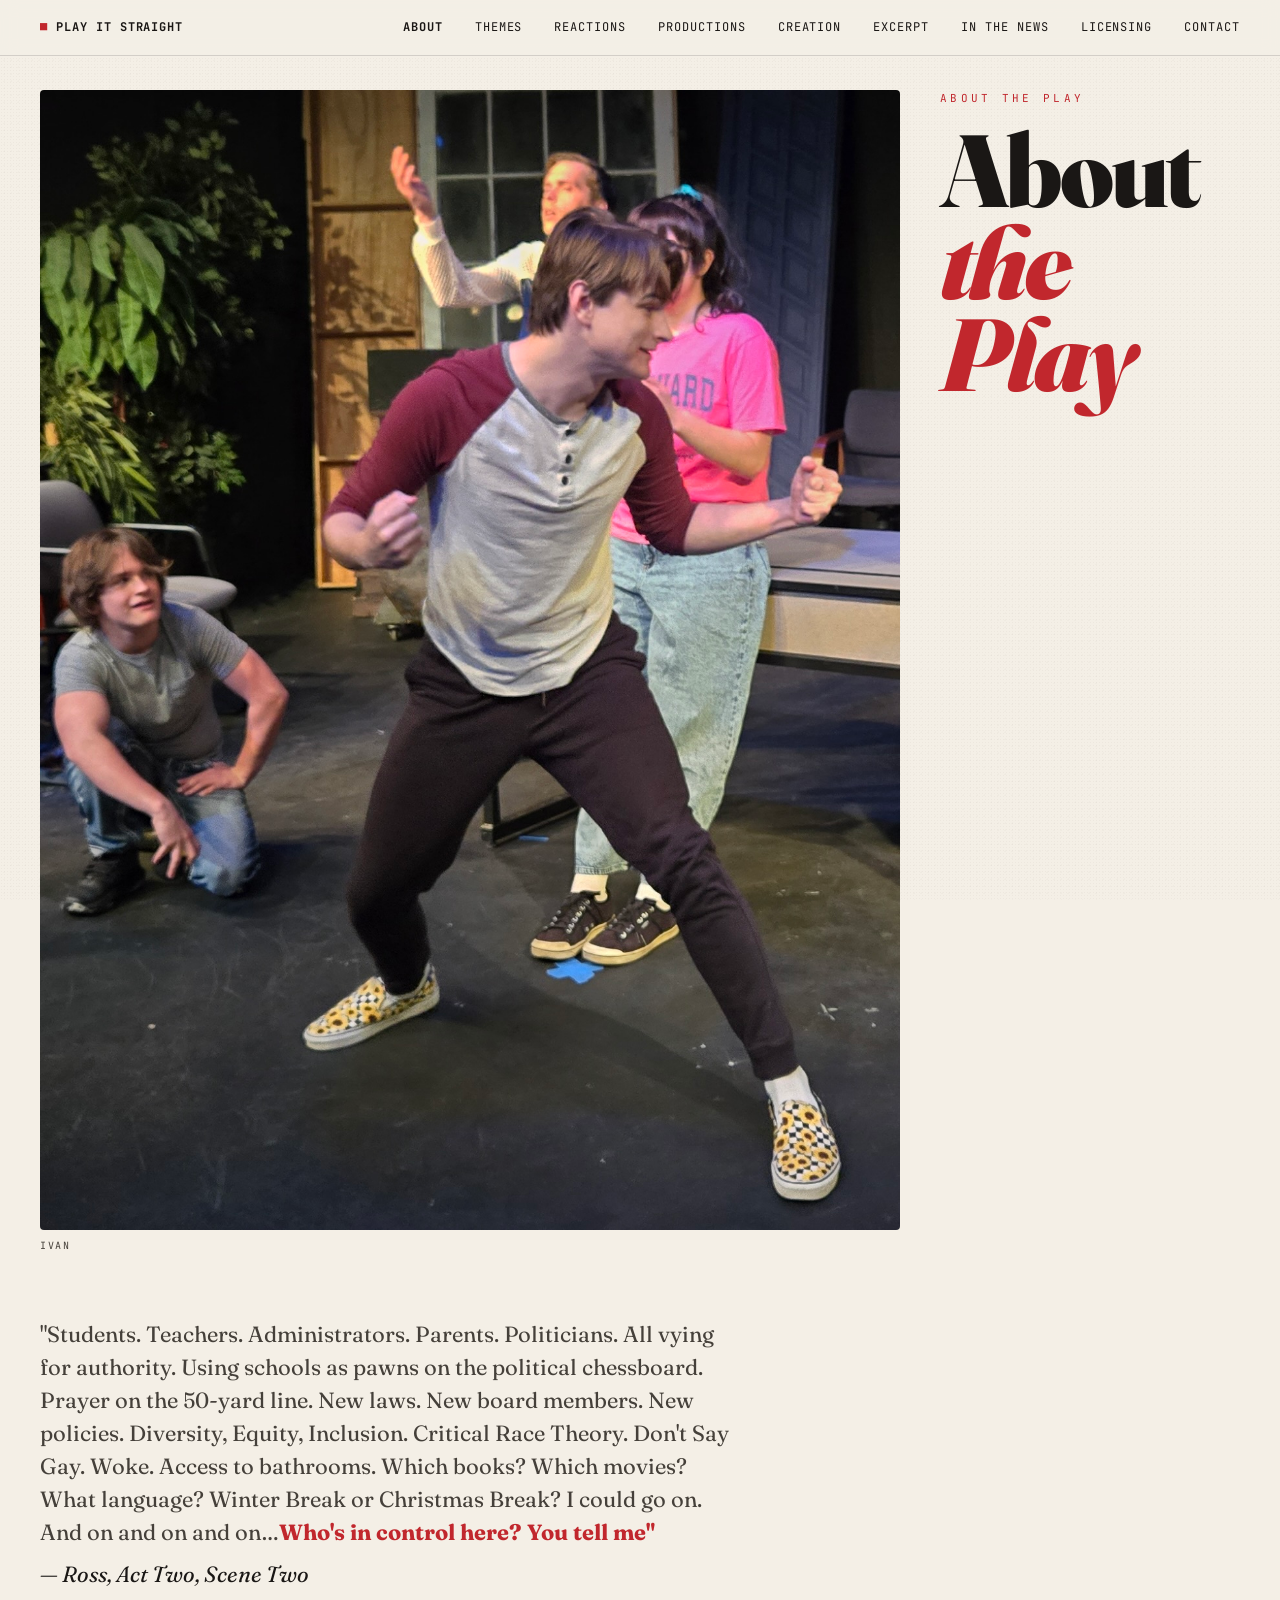
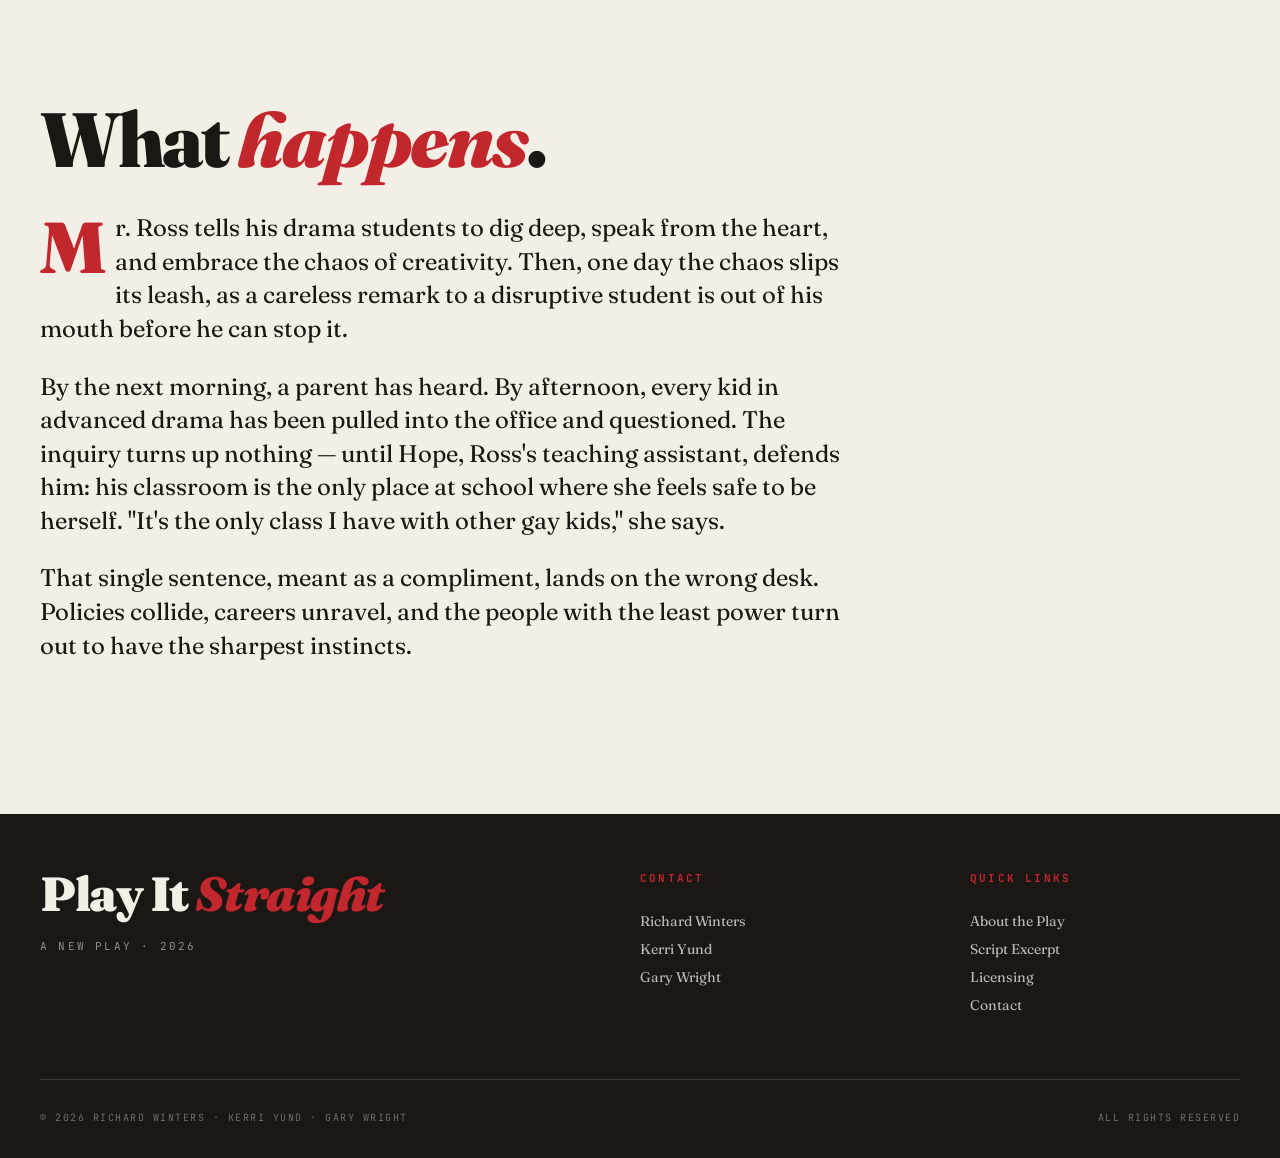
==== commit ab9d0ea6: "About: Ivan photo in header; Creation: writers photo layout; Themes/About: strip section labels; Rea" ====
--- a/about.html
+++ b/about.html
@@ -637,19 +637,26 @@
 
   <main id="main">
 
-    <div class="page-header">
-      <div class="page-label">About the Play</div>
-      <h1>About<br><em style="font-style:italic; color:var(--blood);">the Play</em></h1>
+    <div class="page-header" style="display:grid; grid-template-columns:1fr 300px; gap:40px; align-items:start;">
+      <div>
+        <div class="page-label">About the Play</div>
+        <h1>About<br><em style="font-style:italic; color:var(--blood);">the Play</em></h1>
+      </div>
+      <figure style="margin:0; grid-row:1 / span 2;">
+        <img src="images/ivan-with-fists.jpg" alt="Ivan" style="width:100%; height:auto; display:block; border-radius:4px;">
+        <figcaption class="photo-caption" style="margin-top:8px;">Ivan</figcaption>
+      </figure>
+      <div style="grid-column:1;">
       <p style="font-family:'Fraunces',serif; font-size:22px; line-height:1.5;">"Students. Teachers. Administrators. Parents. Politicians. All vying for authority. Using schools as pawns on the political chessboard. Prayer on the 50-yard line. New laws. New board members. New policies. Diversity, Equity, Inclusion. Critical Race Theory. Don't Say Gay. Woke. Access to bathrooms. Which books? Which movies? What language? Winter Break or Christmas Break? I could go on. And on and on and on…<span style="color: rgb(193, 39, 45); font-weight: 700;">Who's in control here? You tell me"</span></p>
-      <div style="display:flex; justify-content:flex-end; margin-top:8px;">
+      <div style="margin-top:8px;">
         <span style="color:var(--ink); font-family:'Fraunces',serif; font-size:22px; font-style:italic;">— Ross, Act Two, Scene Two</span>
       </div>
+      </div>
     </div>
 
     <!-- SYNOPSIS -->
     <section class="reveal visible">
-      <div class="section-label"><span class="num">01</span> — Synopsis</div>
-      <h2 class="section-heading">What <em>happens</em>.</h2>
+            <h2 class="section-heading">What <em>happens</em>.</h2>
 
       <div class="play-intro" style="grid-template-columns:1fr; max-width:820px;">
         <div>
